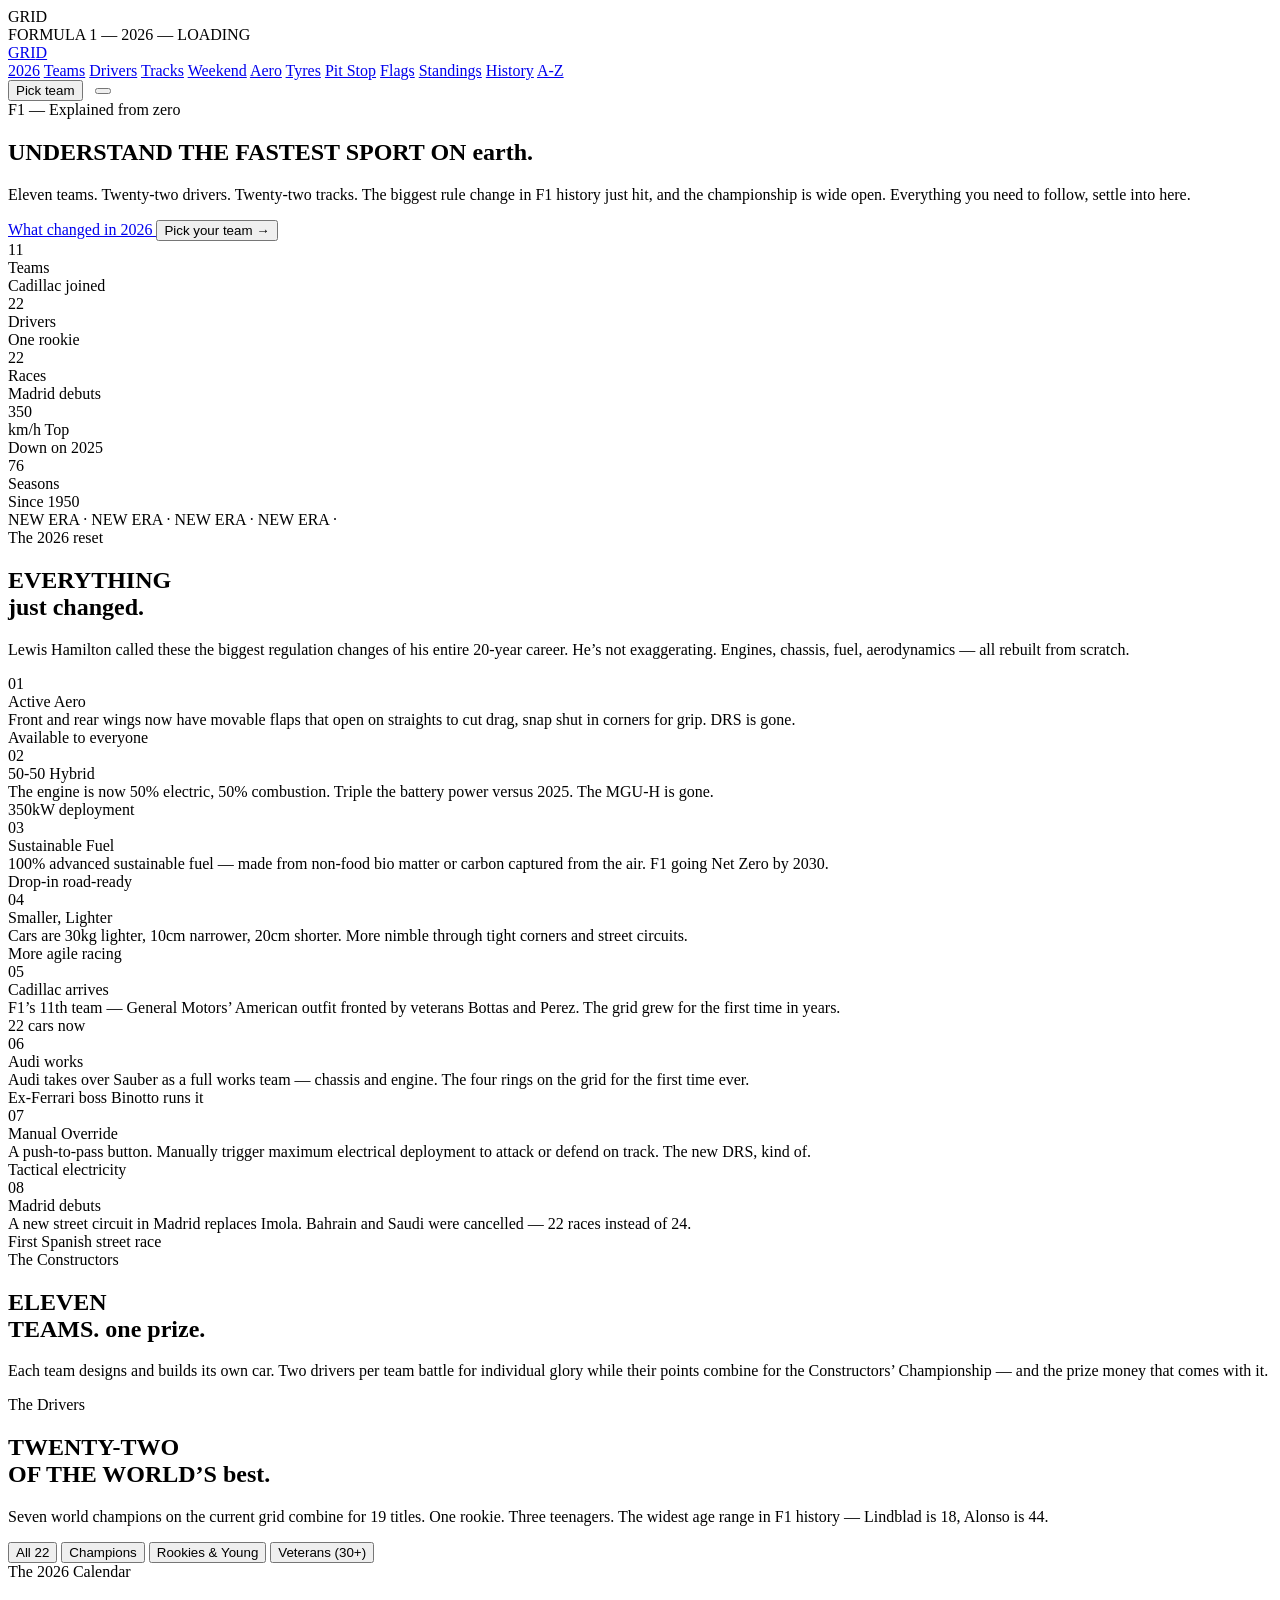
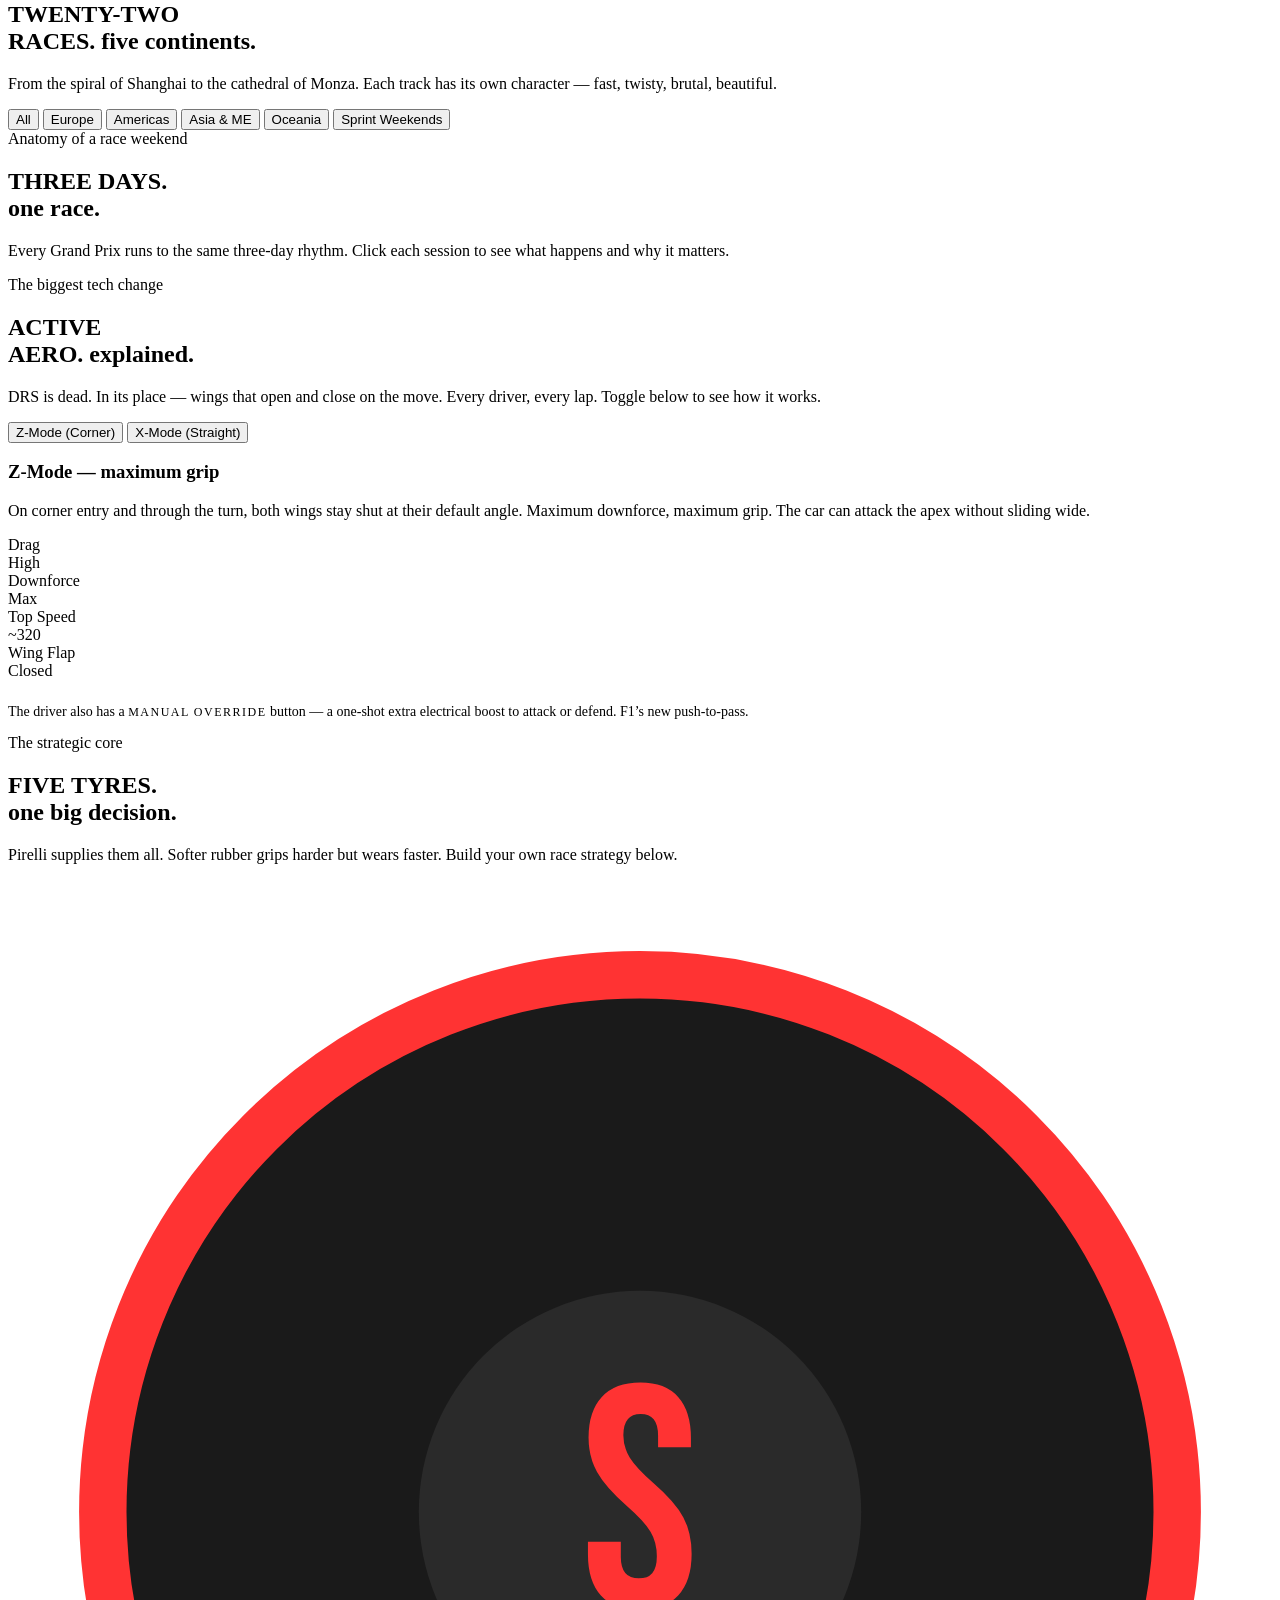
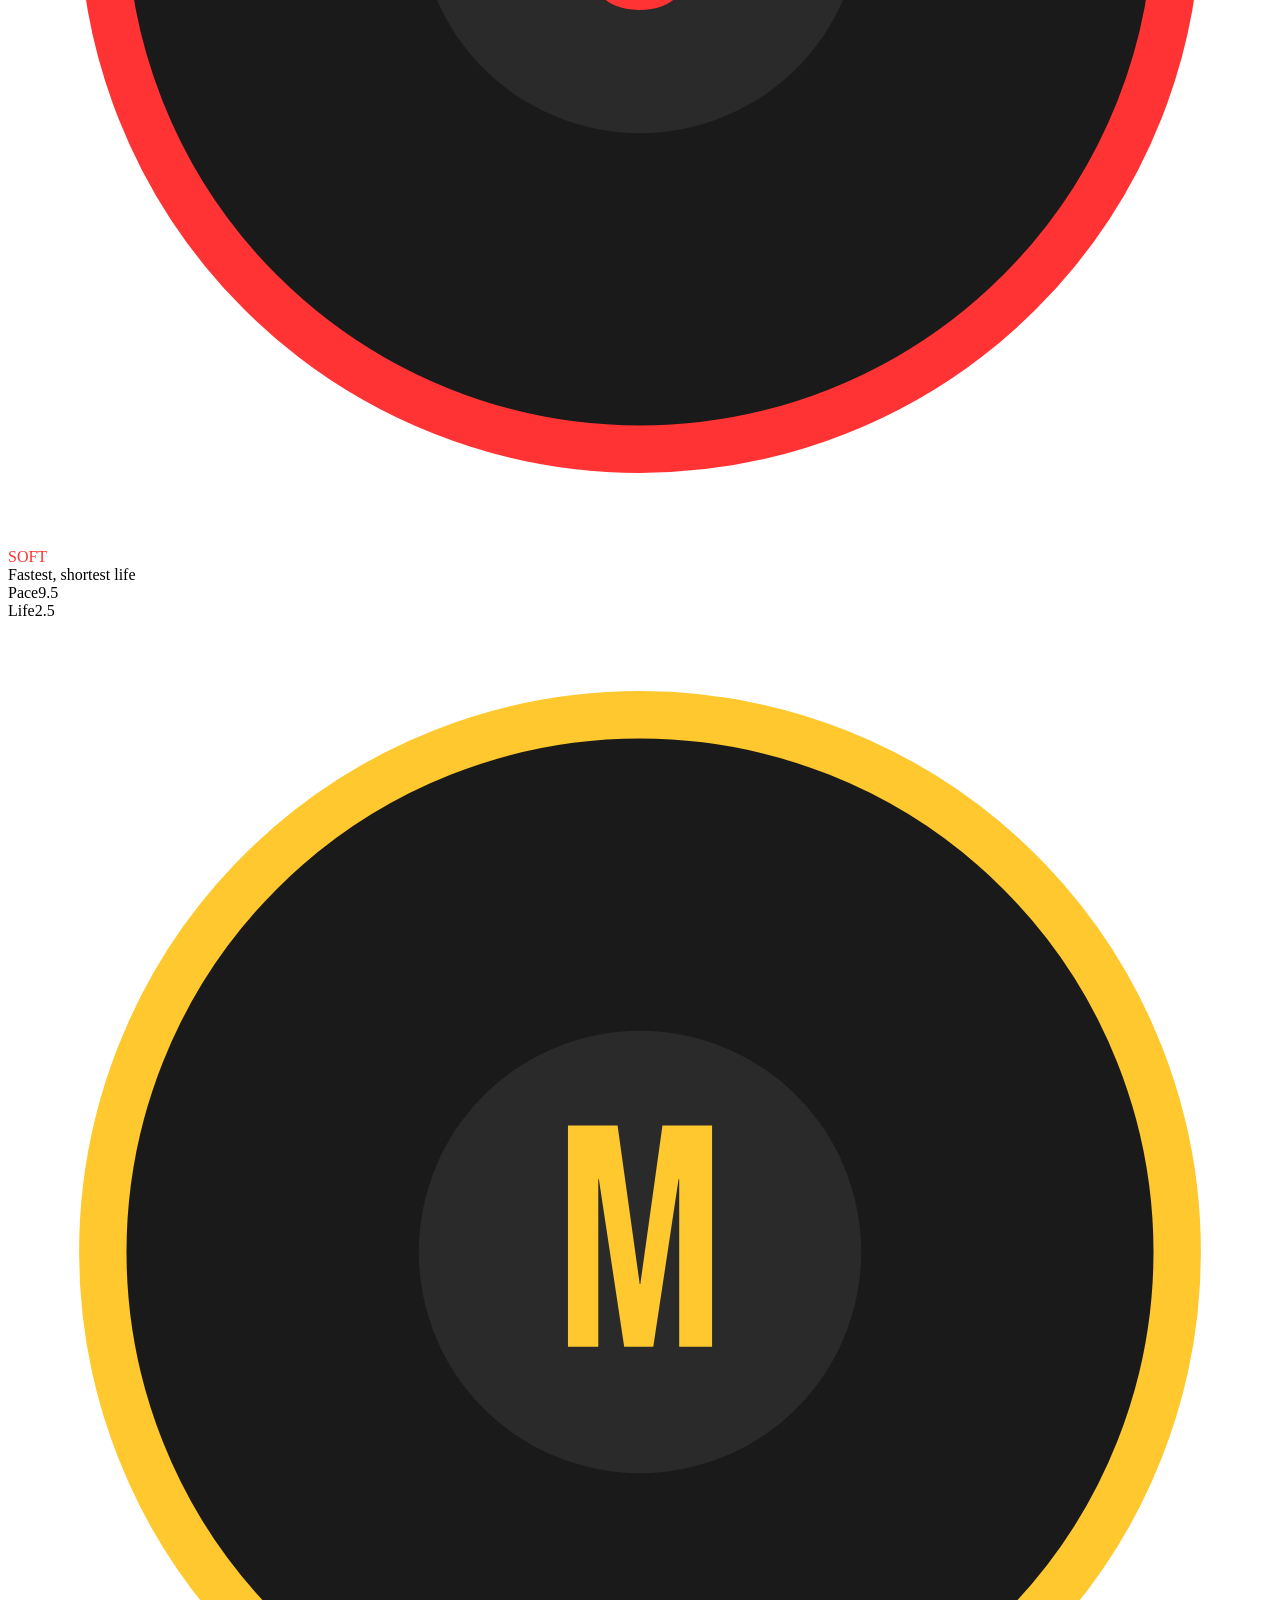
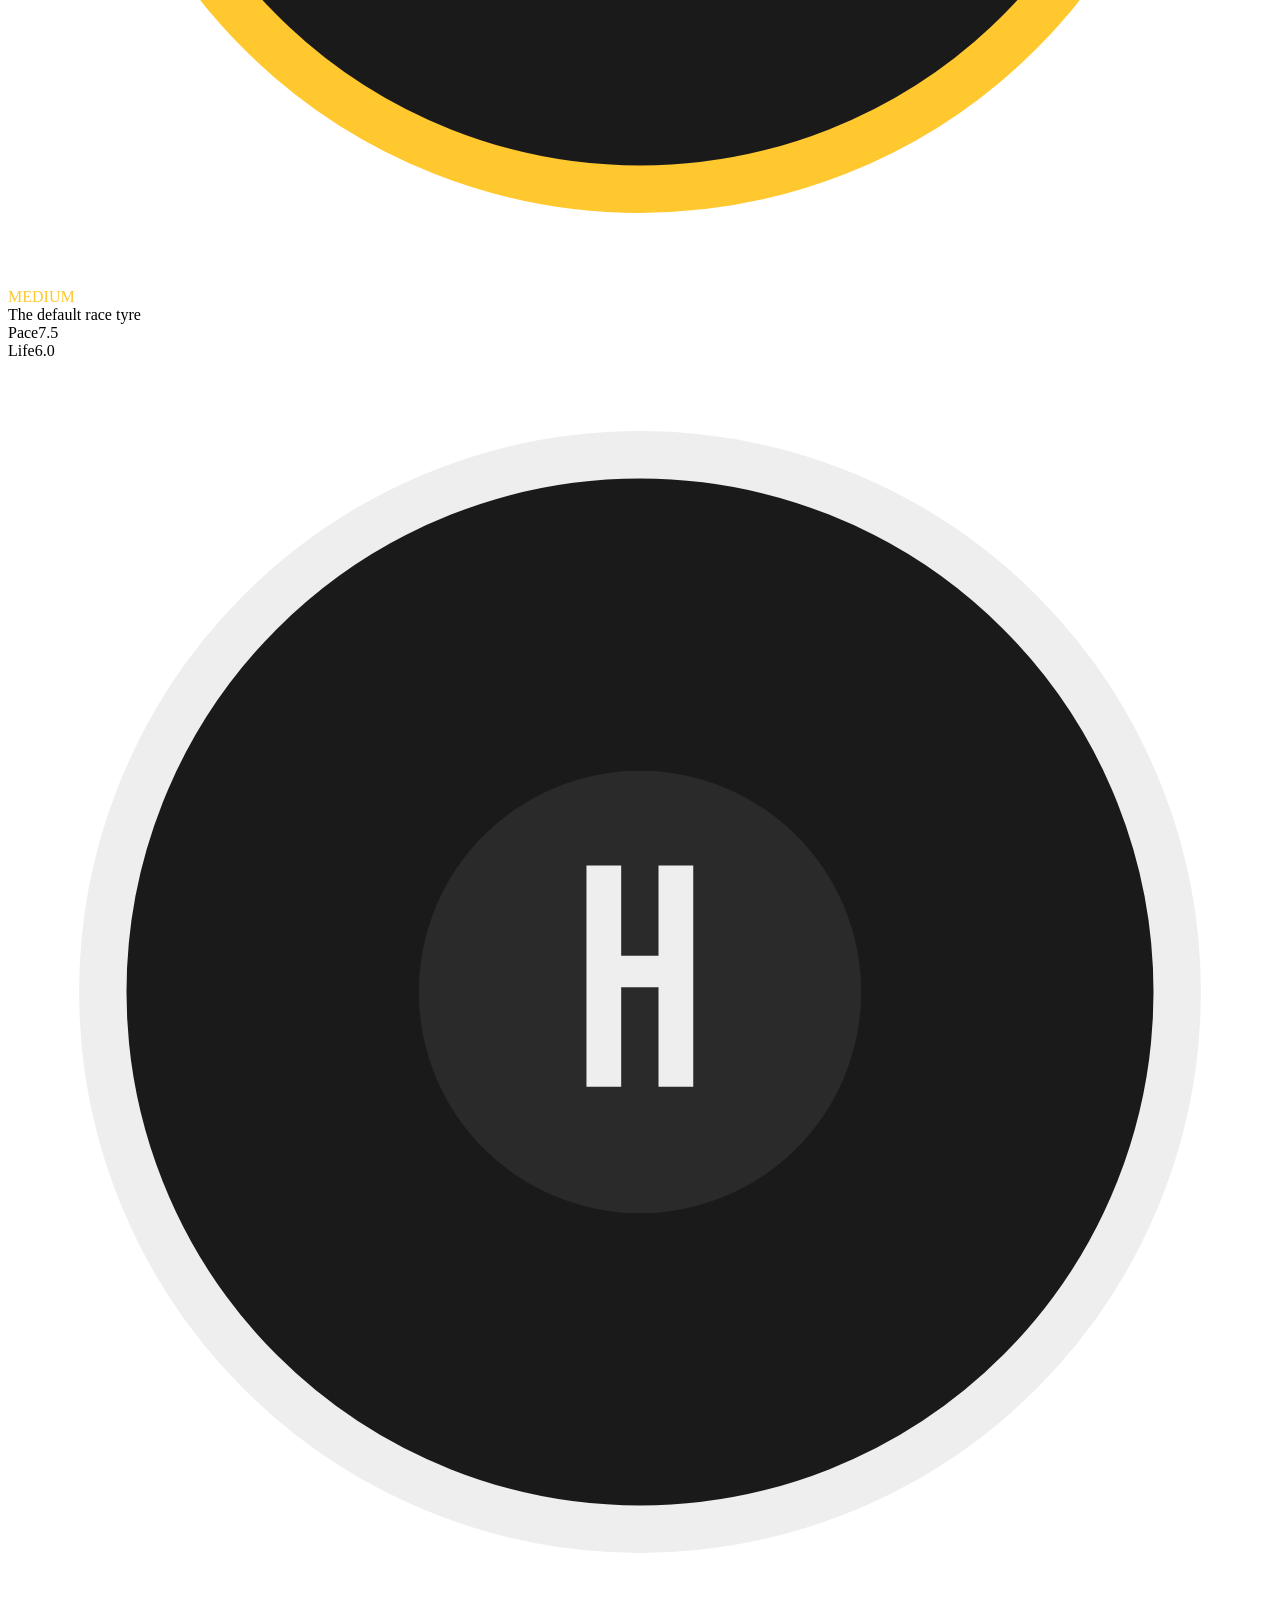
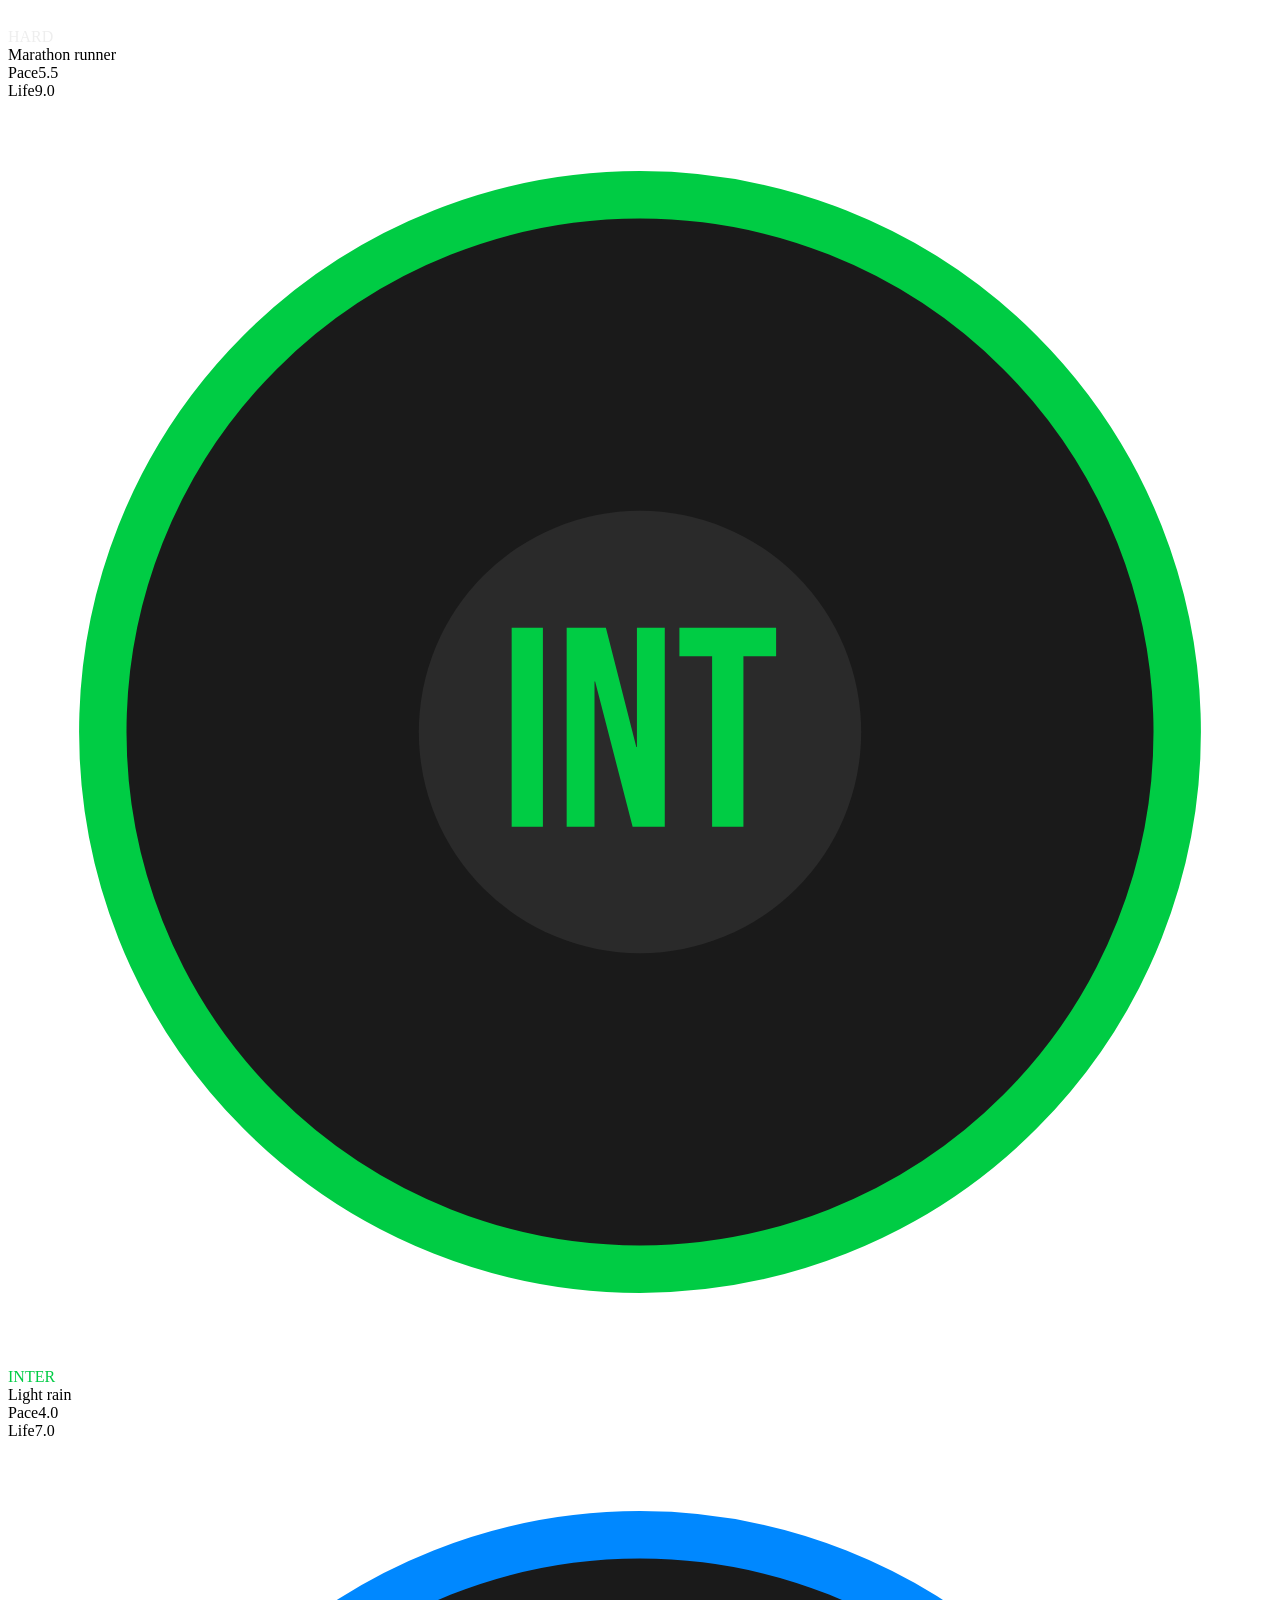
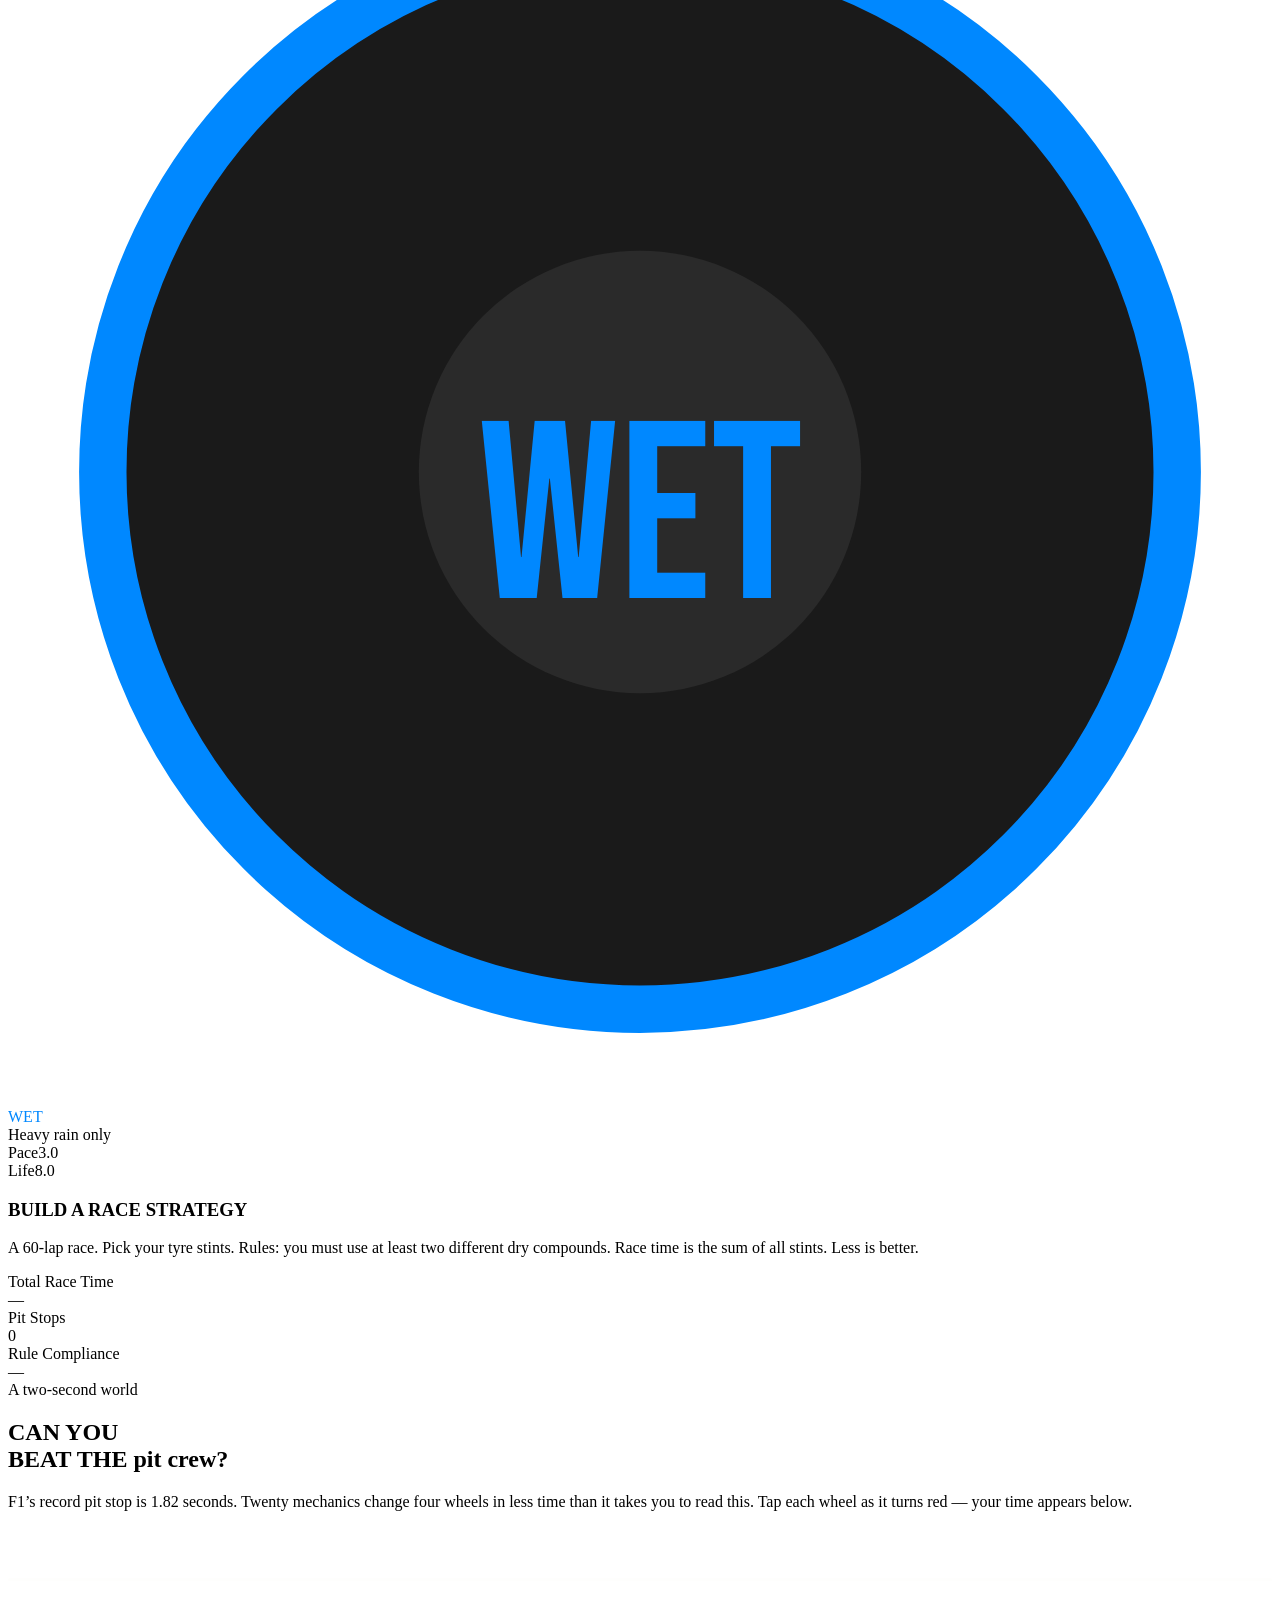
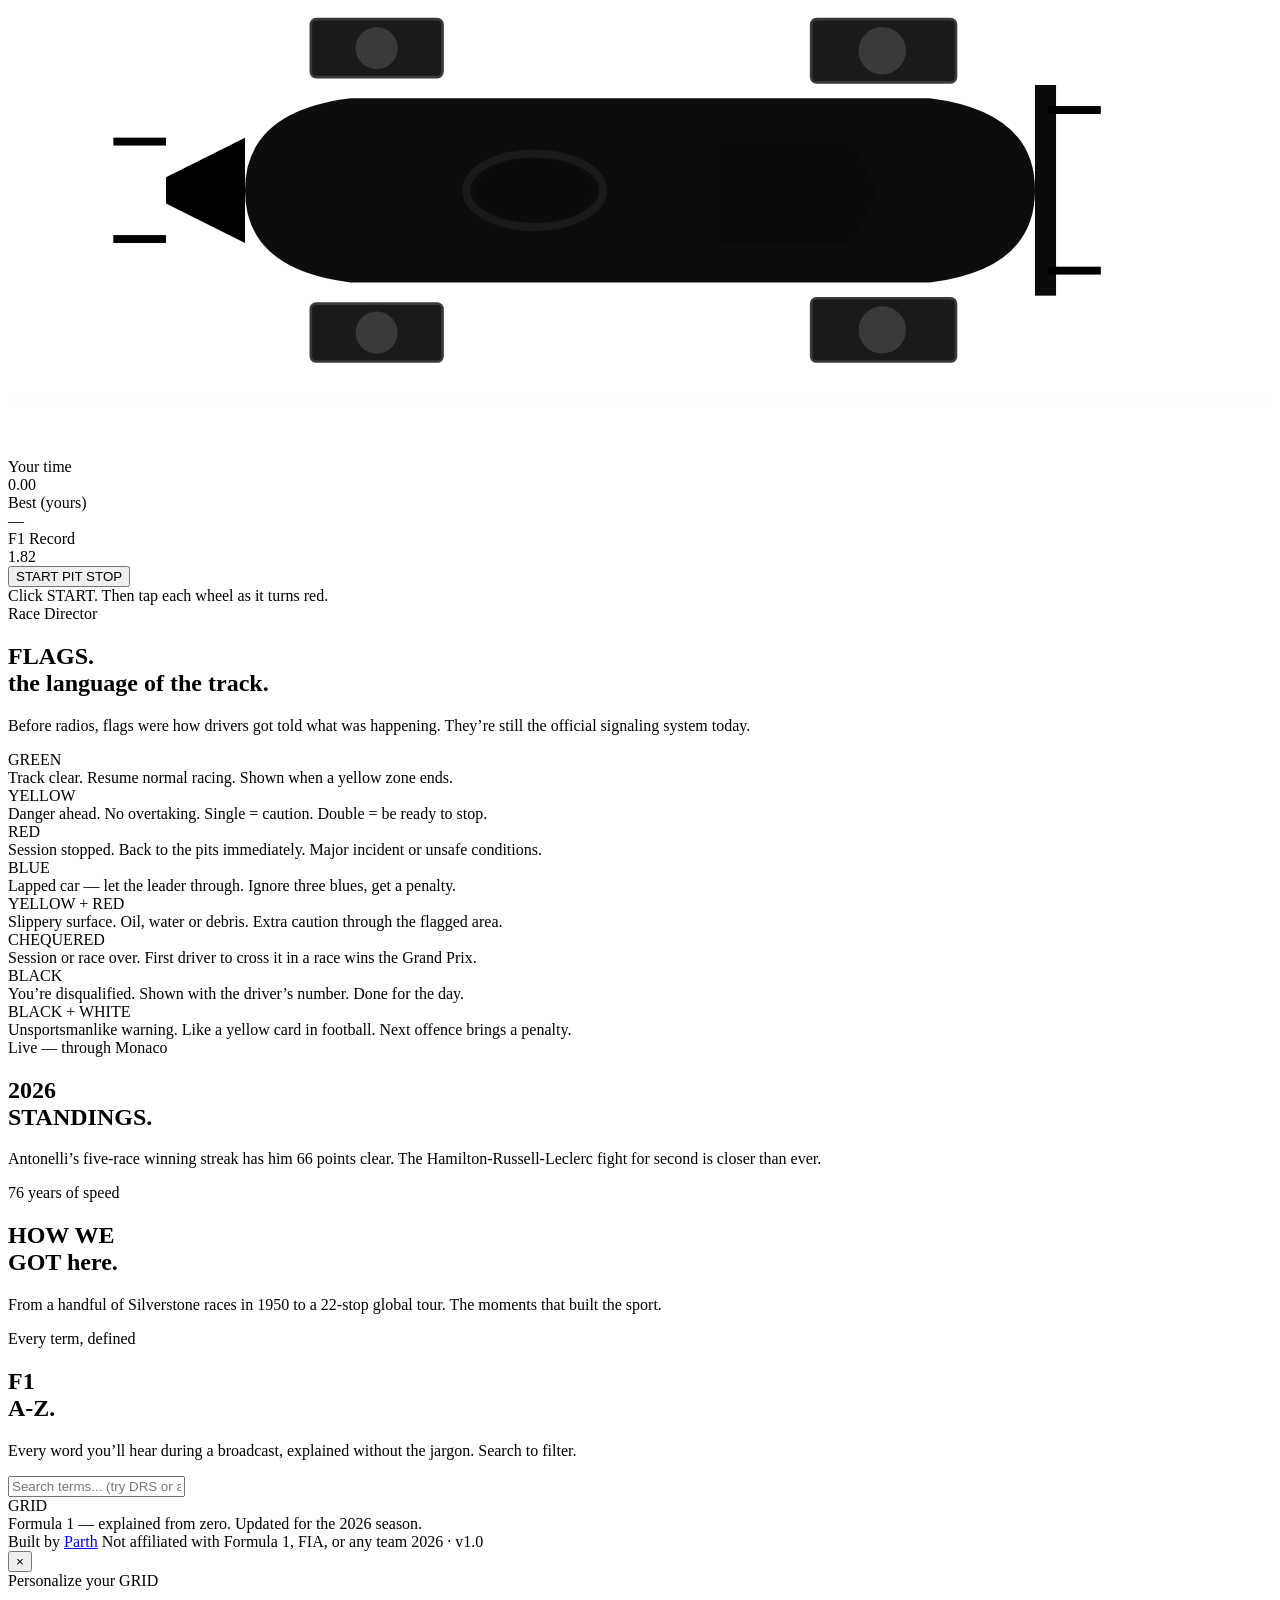
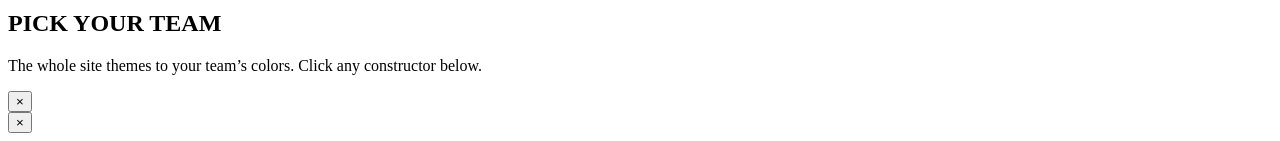
==== index.html @ 761780bb "Add files via upload" ====
<!DOCTYPE html>
<html lang="en">
<head>
  <meta charset="UTF-8">
  <meta name="viewport" content="width=device-width, initial-scale=1.0">
  <meta name="description" content="GRID — Formula 1 explained from zero. The 2026 season — 11 teams, 22 drivers, 22 tracks, new rules. Built for everyone.">
  <meta name="theme-color" content="#0B0B0D">
  <title>GRID — F1 2026 Explained</title>

  <link rel="preconnect" href="https://fonts.googleapis.com">
  <link rel="preconnect" href="https://fonts.gstatic.com" crossorigin>
  <link href="https://fonts.googleapis.com/css2?family=Bebas+Neue&family=DM+Mono:wght@400;500&family=DM+Serif+Text:ital@0;1&display=swap" rel="stylesheet">
  <link rel="stylesheet" href="css/styles.css">

  <link rel="icon" type="image/svg+xml" href="data:image/svg+xml,%3Csvg xmlns='http://www.w3.org/2000/svg' viewBox='0 0 32 32'%3E%3Crect width='32' height='32' fill='%230B0B0D'/%3E%3Ccircle cx='16' cy='16' r='8' fill='%23BAFF39'/%3E%3C/svg%3E">
</head>
<body>

  <div id="loader">
    <div class="loader-text">GRID</div>
    <div class="loader-sub">FORMULA 1 — 2026 — LOADING</div>
  </div>

  <nav>
    <a href="#hero" class="nav-logo">GRI<span>D</span><span class="dot"></span></a>
    <div class="nav-links" id="navLinks">
      <a href="#briefing" class="active">2026</a>
      <a href="#teams">Teams</a>
      <a href="#drivers">Drivers</a>
      <a href="#tracks">Tracks</a>
      <a href="#weekend">Weekend</a>
      <a href="#aero">Aero</a>
      <a href="#tyres">Tyres</a>
      <a href="#pitstop">Pit Stop</a>
      <a href="#flags">Flags</a>
      <a href="#standings">Standings</a>
      <a href="#history">History</a>
      <a href="#glossary">A-Z</a>
    </div>
    <div style="display: flex; align-items: center; gap: 12px;">
      <button class="nav-team-pill" id="navTeamPill">
        <span class="swatch"></span>
        <span id="navTeamName">Pick team</span>
      </button>
      <button class="nav-toggle" id="navToggle" aria-label="Menu">
        <span></span><span></span><span></span>
      </button>
    </div>
  </nav>

  <section class="hero" id="hero">
    <div class="hero-grid-lines"></div>
    <div class="hero-vignette"></div>

    <div class="hero-inner">
      <div class="hero-text">
        <div class="hero-eyebrow">F1 — Explained from zero</div>
        <h1 class="hero-title">
          <span class="line"><span class="word delay-1">UNDERSTAND</span></span>
          <span class="line"><span class="word delay-2">THE FASTEST</span></span>
          <span class="line"><span class="word delay-3">SPORT ON</span></span>
          <span class="line"><span class="word delay-4 accent">earth.</span></span>
        </h1>
        <p class="hero-sub">
          Eleven teams. Twenty-two drivers. Twenty-two tracks. The biggest rule change in F1 history just hit, and the championship is wide open. Everything you need to follow, settle into here.
        </p>
        <div class="hero-cta-row">
          <a href="#briefing" class="btn btn-primary">
            <span class="btn-pulse-dot"></span>
            What changed in 2026
          </a>
          <button class="btn btn-ghost" id="heroPickTeam">Pick your team →</button>
        </div>
      </div>

      <div class="hero-visual" id="heroVisual">
      </div>
    </div>

    <div class="hero-stats">
      <div class="hero-stat">
        <div class="hero-stat-num">11</div>
        <div class="hero-stat-label">Teams</div>
        <div class="hero-stat-sub">Cadillac joined</div>
      </div>
      <div class="hero-stat">
        <div class="hero-stat-num">22</div>
        <div class="hero-stat-label">Drivers</div>
        <div class="hero-stat-sub">One rookie</div>
      </div>
      <div class="hero-stat">
        <div class="hero-stat-num">22</div>
        <div class="hero-stat-label">Races</div>
        <div class="hero-stat-sub">Madrid debuts</div>
      </div>
      <div class="hero-stat">
        <div class="hero-stat-num">350</div>
        <div class="hero-stat-label">km/h Top</div>
        <div class="hero-stat-sub">Down on 2025</div>
      </div>
      <div class="hero-stat">
        <div class="hero-stat-num">76</div>
        <div class="hero-stat-label">Seasons</div>
        <div class="hero-stat-sub">Since 1950</div>
      </div>
    </div>
  </section>

  <div class="divider"></div>

  <section class="briefing" id="briefing">
    <div class="briefing-marquee">NEW ERA · NEW ERA · NEW ERA · NEW ERA ·</div>
    <div class="section">
      <div class="section-header">
        <div class="section-header-left">
          <div class="section-eyebrow">The 2026 reset</div>
          <h2 class="section-title">EVERYTHING<br><span class="italic">just changed.</span></h2>
        </div>
        <p class="section-desc">
          Lewis Hamilton called these the biggest regulation changes of his entire 20-year career. He&rsquo;s not exaggerating. Engines, chassis, fuel, aerodynamics — all rebuilt from scratch.
        </p>
      </div>

      <div class="briefing-grid">
        <div class="brief-card">
          <div class="brief-card-num">01</div>
          <div class="brief-card-title">Active Aero</div>
          <div class="brief-card-body">Front and rear wings now have movable flaps that open on straights to cut drag, snap shut in corners for grip. DRS is gone.</div>
          <span class="brief-card-tag">Available to everyone</span>
        </div>
        <div class="brief-card">
          <div class="brief-card-num">02</div>
          <div class="brief-card-title">50-50 Hybrid</div>
          <div class="brief-card-body">The engine is now 50% electric, 50% combustion. Triple the battery power versus 2025. The MGU-H is gone.</div>
          <span class="brief-card-tag">350kW deployment</span>
        </div>
        <div class="brief-card">
          <div class="brief-card-num">03</div>
          <div class="brief-card-title">Sustainable Fuel</div>
          <div class="brief-card-body">100% advanced sustainable fuel — made from non-food bio matter or carbon captured from the air. F1 going Net Zero by 2030.</div>
          <span class="brief-card-tag">Drop-in road-ready</span>
        </div>
        <div class="brief-card">
          <div class="brief-card-num">04</div>
          <div class="brief-card-title">Smaller, Lighter</div>
          <div class="brief-card-body">Cars are 30kg lighter, 10cm narrower, 20cm shorter. More nimble through tight corners and street circuits.</div>
          <span class="brief-card-tag">More agile racing</span>
        </div>
        <div class="brief-card">
          <div class="brief-card-num">05</div>
          <div class="brief-card-title">Cadillac arrives</div>
          <div class="brief-card-body">F1&rsquo;s 11th team — General Motors&rsquo; American outfit fronted by veterans Bottas and Perez. The grid grew for the first time in years.</div>
          <span class="brief-card-tag">22 cars now</span>
        </div>
        <div class="brief-card">
          <div class="brief-card-num">06</div>
          <div class="brief-card-title">Audi works</div>
          <div class="brief-card-body">Audi takes over Sauber as a full works team — chassis and engine. The four rings on the grid for the first time ever.</div>
          <span class="brief-card-tag">Ex-Ferrari boss Binotto runs it</span>
        </div>
        <div class="brief-card">
          <div class="brief-card-num">07</div>
          <div class="brief-card-title">Manual Override</div>
          <div class="brief-card-body">A push-to-pass button. Manually trigger maximum electrical deployment to attack or defend on track. The new DRS, kind of.</div>
          <span class="brief-card-tag">Tactical electricity</span>
        </div>
        <div class="brief-card">
          <div class="brief-card-num">08</div>
          <div class="brief-card-title">Madrid debuts</div>
          <div class="brief-card-body">A new street circuit in Madrid replaces Imola. Bahrain and Saudi were cancelled — 22 races instead of 24.</div>
          <span class="brief-card-tag">First Spanish street race</span>
        </div>
      </div>
    </div>
  </section>

  <div class="divider"></div>

  <section class="section" id="teams">
    <div class="section-header">
      <div class="section-header-left">
        <div class="section-eyebrow">The Constructors</div>
        <h2 class="section-title">ELEVEN<br>TEAMS. <span class="italic">one prize.</span></h2>
      </div>
      <p class="section-desc">
        Each team designs and builds its own car. Two drivers per team battle for individual glory while their points combine for the Constructors&rsquo; Championship — and the prize money that comes with it.
      </p>
    </div>
    <div class="teams-grid" id="teamsGrid"></div>
  </section>

  <div class="divider"></div>

  <section class="section" id="drivers">
    <div class="section-header">
      <div class="section-header-left">
        <div class="section-eyebrow">The Drivers</div>
        <h2 class="section-title">TWENTY-TWO<br>OF THE WORLD&rsquo;S <span class="italic">best.</span></h2>
      </div>
      <p class="section-desc">
        Seven world champions on the current grid combine for 19 titles. One rookie. Three teenagers. The widest age range in F1 history — Lindblad is 18, Alonso is 44.
      </p>
    </div>
    <div class="driver-filters" id="driverFilters">
      <button class="dfilter-btn active" data-filter="all">All 22</button>
      <button class="dfilter-btn" data-filter="champions">Champions</button>
      <button class="dfilter-btn" data-filter="rookies">Rookies &amp; Young</button>
      <button class="dfilter-btn" data-filter="veterans">Veterans (30+)</button>
    </div>
    <div class="drivers-grid" id="driversGrid"></div>
  </section>

  <div class="divider"></div>

  <section class="section" id="tracks">
    <div class="section-header">
      <div class="section-header-left">
        <div class="section-eyebrow">The 2026 Calendar</div>
        <h2 class="section-title">TWENTY-TWO<br>RACES. <span class="italic">five continents.</span></h2>
      </div>
      <p class="section-desc">
        From the spiral of Shanghai to the cathedral of Monza. Each track has its own character — fast, twisty, brutal, beautiful.
      </p>
    </div>
    <div class="tracks-tabs" id="tracksTabs">
      <button class="tracks-tab active" data-region="all">All</button>
      <button class="tracks-tab" data-region="europe">Europe</button>
      <button class="tracks-tab" data-region="americas">Americas</button>
      <button class="tracks-tab" data-region="asia">Asia &amp; ME</button>
      <button class="tracks-tab" data-region="oceania">Oceania</button>
      <button class="tracks-tab" data-region="sprint">Sprint Weekends</button>
    </div>
    <div class="tracks-grid" id="tracksGrid"></div>
  </section>

  <div class="divider"></div>

  <section class="weekend-section" id="weekend">
    <div class="section">
      <div class="section-header">
        <div class="section-header-left">
          <div class="section-eyebrow">Anatomy of a race weekend</div>
          <h2 class="section-title">THREE DAYS.<br><span class="italic">one race.</span></h2>
        </div>
        <p class="section-desc">
          Every Grand Prix runs to the same three-day rhythm. Click each session to see what happens and why it matters.
        </p>
      </div>

      <div class="timeline-wrap">
        <div class="timeline-track">
          <div class="timeline-progress" id="timelineProgress"></div>
          <div class="timeline-stops" id="timelineStops"></div>
        </div>

        <div class="timeline-detail" id="timelineDetail">
        </div>
      </div>
    </div>
  </section>

  <div class="divider"></div>

  <section class="section" id="aero">
    <div class="section-header">
      <div class="section-header-left">
        <div class="section-eyebrow">The biggest tech change</div>
        <h2 class="section-title">ACTIVE<br>AERO. <span class="italic">explained.</span></h2>
      </div>
      <p class="section-desc">
        DRS is dead. In its place — wings that open and close on the move. Every driver, every lap. Toggle below to see how it works.
      </p>
    </div>

    <div class="aero-explain">
      <div class="aero-visual" id="aeroVisual">
      </div>

      <div class="aero-explain-body">
        <div class="aero-toggle-group">
          <button class="aero-toggle-btn active" data-mode="z">Z-Mode (Corner)</button>
          <button class="aero-toggle-btn" data-mode="x">X-Mode (Straight)</button>
        </div>

        <h3 id="aeroModeTitle">Z-Mode — maximum grip</h3>
        <p id="aeroModeBody">
          On corner entry and through the turn, both wings stay shut at their default angle. Maximum downforce, maximum grip. The car can attack the apex without sliding wide.
        </p>

        <div class="aero-spec-row">
          <div class="aero-spec">
            <div class="l">Drag</div>
            <div class="v" id="aeroDrag">High</div>
          </div>
          <div class="aero-spec">
            <div class="l">Downforce</div>
            <div class="v" id="aeroDown">Max</div>
          </div>
          <div class="aero-spec">
            <div class="l">Top Speed</div>
            <div class="v" id="aeroSpeed">~320</div>
          </div>
          <div class="aero-spec">
            <div class="l">Wing Flap</div>
            <div class="v" id="aeroFlap">Closed</div>
          </div>
        </div>

        <p style="margin-top: 24px; font-size: 14px;">
          The driver also has a <span style="color: var(--neon); font-style: normal; font-family: var(--mono); font-size: 12px; letter-spacing: 1.5px;">MANUAL OVERRIDE</span> button — a one-shot extra electrical boost to attack or defend. F1&rsquo;s new push-to-pass.
        </p>
      </div>
    </div>
  </section>

  <div class="divider"></div>

  <section class="section" id="tyres">
    <div class="section-header">
      <div class="section-header-left">
        <div class="section-eyebrow">The strategic core</div>
        <h2 class="section-title">FIVE TYRES.<br><span class="italic">one big decision.</span></h2>
      </div>
      <p class="section-desc">
        Pirelli supplies them all. Softer rubber grips harder but wears faster. Build your own race strategy below.
      </p>
    </div>

    <div class="tyres-row">
      <div class="tyre-card" style="--tyre-c: #FF3333;">
        <svg class="tyre-svg" viewBox="0 0 80 80">
          <circle cx="40" cy="40" r="34" fill="#1A1A1A" stroke="#FF3333" stroke-width="3"/>
          <circle cx="40" cy="40" r="14" fill="#2A2A2A"/>
          <text x="40" y="46" text-anchor="middle" fill="#FF3333" font-family="Bebas Neue" font-size="20">S</text>
        </svg>
        <div class="tyre-name" style="color: #FF3333;">SOFT</div>
        <div class="tyre-meta">Fastest, shortest life</div>
        <div class="tyre-pace-bar" style="--pace: 95%; --tyre-c: #FF3333;"></div>
        <div class="bar-label"><span>Pace</span><span>9.5</span></div>
        <div class="tyre-life-bar" style="--life: 25%;"></div>
        <div class="bar-label"><span>Life</span><span>2.5</span></div>
      </div>

      <div class="tyre-card" style="--tyre-c: #FFC82E;">
        <svg class="tyre-svg" viewBox="0 0 80 80">
          <circle cx="40" cy="40" r="34" fill="#1A1A1A" stroke="#FFC82E" stroke-width="3"/>
          <circle cx="40" cy="40" r="14" fill="#2A2A2A"/>
          <text x="40" y="46" text-anchor="middle" fill="#FFC82E" font-family="Bebas Neue" font-size="20">M</text>
        </svg>
        <div class="tyre-name" style="color: #FFC82E;">MEDIUM</div>
        <div class="tyre-meta">The default race tyre</div>
        <div class="tyre-pace-bar" style="--pace: 75%; --tyre-c: #FFC82E;"></div>
        <div class="bar-label"><span>Pace</span><span>7.5</span></div>
        <div class="tyre-life-bar" style="--life: 60%;"></div>
        <div class="bar-label"><span>Life</span><span>6.0</span></div>
      </div>

      <div class="tyre-card" style="--tyre-c: #EEEEEE;">
        <svg class="tyre-svg" viewBox="0 0 80 80">
          <circle cx="40" cy="40" r="34" fill="#1A1A1A" stroke="#EEEEEE" stroke-width="3"/>
          <circle cx="40" cy="40" r="14" fill="#2A2A2A"/>
          <text x="40" y="46" text-anchor="middle" fill="#EEEEEE" font-family="Bebas Neue" font-size="20">H</text>
        </svg>
        <div class="tyre-name" style="color: #EEEEEE;">HARD</div>
        <div class="tyre-meta">Marathon runner</div>
        <div class="tyre-pace-bar" style="--pace: 55%; --tyre-c: #EEEEEE;"></div>
        <div class="bar-label"><span>Pace</span><span>5.5</span></div>
        <div class="tyre-life-bar" style="--life: 90%;"></div>
        <div class="bar-label"><span>Life</span><span>9.0</span></div>
      </div>

      <div class="tyre-card" style="--tyre-c: #00CC44;">
        <svg class="tyre-svg" viewBox="0 0 80 80">
          <circle cx="40" cy="40" r="34" fill="#1A1A1A" stroke="#00CC44" stroke-width="3"/>
          <circle cx="40" cy="40" r="14" fill="#2A2A2A"/>
          <text x="40" y="46" text-anchor="middle" fill="#00CC44" font-family="Bebas Neue" font-size="18">INT</text>
        </svg>
        <div class="tyre-name" style="color: #00CC44;">INTER</div>
        <div class="tyre-meta">Light rain</div>
        <div class="tyre-pace-bar" style="--pace: 40%; --tyre-c: #00CC44;"></div>
        <div class="bar-label"><span>Pace</span><span>4.0</span></div>
        <div class="tyre-life-bar" style="--life: 70%;"></div>
        <div class="bar-label"><span>Life</span><span>7.0</span></div>
      </div>

      <div class="tyre-card" style="--tyre-c: #0088FF;">
        <svg class="tyre-svg" viewBox="0 0 80 80">
          <circle cx="40" cy="40" r="34" fill="#1A1A1A" stroke="#0088FF" stroke-width="3"/>
          <circle cx="40" cy="40" r="14" fill="#2A2A2A"/>
          <text x="40" y="48" text-anchor="middle" fill="#0088FF" font-family="Bebas Neue" font-size="16">WET</text>
        </svg>
        <div class="tyre-name" style="color: #0088FF;">WET</div>
        <div class="tyre-meta">Heavy rain only</div>
        <div class="tyre-pace-bar" style="--pace: 30%; --tyre-c: #0088FF;"></div>
        <div class="bar-label"><span>Pace</span><span>3.0</span></div>
        <div class="tyre-life-bar" style="--life: 80%;"></div>
        <div class="bar-label"><span>Life</span><span>8.0</span></div>
      </div>
    </div>

    <div class="strat-builder">
      <h3>BUILD A RACE STRATEGY</h3>
      <p>A 60-lap race. Pick your tyre stints. Rules: you must use at least two different dry compounds. Race time is the sum of all stints. Less is better.</p>

      <div class="strat-stints" id="stratStints"></div>

      <div class="strat-result">
        <div class="strat-result-item">
          <div class="l">Total Race Time</div>
          <div class="v" id="stratTime">—</div>
        </div>
        <div class="strat-result-item">
          <div class="l">Pit Stops</div>
          <div class="v" id="stratStops">0</div>
        </div>
        <div class="strat-result-item">
          <div class="l">Rule Compliance</div>
          <div class="v" id="stratValid">—</div>
        </div>
      </div>
    </div>
  </section>

  <div class="divider"></div>

  <section class="pitstop-section" id="pitstop">
    <div class="section">
      <div class="section-header">
        <div class="section-header-left">
          <div class="section-eyebrow">A two-second world</div>
          <h2 class="section-title">CAN YOU<br>BEAT THE <span class="italic">pit crew?</span></h2>
        </div>
        <p class="section-desc">
          F1&rsquo;s record pit stop is 1.82 seconds. Twenty mechanics change four wheels in less time than it takes you to read this. Tap each wheel as it turns red — your time appears below.
        </p>
      </div>

      <div class="pitstop-arena">
        <div class="car-stage">
          <svg viewBox="0 0 480 200" id="pitCar">
            <line x1="0" y1="20" x2="480" y2="20" stroke="rgba(240,236,226,0.08)" stroke-width="1"/>
            <line x1="0" y1="180" x2="480" y2="180" stroke="rgba(240,236,226,0.08)" stroke-width="1"/>

            <path d="M 90 100 Q 90 70 130 65 L 350 65 Q 390 70 390 100 Q 390 130 350 135 L 130 135 Q 90 130 90 100 Z" fill="var(--team-color)" opacity="0.95"/>
            <path d="M 60 95 L 90 80 L 90 120 L 60 105 Z" fill="var(--team-color)"/>
            <ellipse cx="200" cy="100" rx="22" ry="12" fill="#0B0B0D"/>
            <ellipse cx="200" cy="100" rx="26" ry="14" fill="none" stroke="#1A1A1A" stroke-width="3"/>
            <path d="M 270 80 L 320 80 L 330 100 L 320 120 L 270 120 Z" fill="#0B0B0D" opacity="0.5"/>
            <rect x="390" y="60" width="8" height="80" fill="#0B0B0D"/>
            <rect x="395" y="68" width="20" height="3" fill="var(--team-color)"/>
            <rect x="395" y="129" width="20" height="3" fill="var(--team-color)"/>
            <rect x="40" y="80" width="20" height="3" fill="var(--team-color)"/>
            <rect x="40" y="117" width="20" height="3" fill="var(--team-color)"/>

            <g class="wheel-target" data-wheel="fl" role="button" aria-label="Front Left wheel">
              <rect x="115" y="35" width="50" height="22" rx="2" fill="#1A1A1A" stroke="#3A3A3A" stroke-width="1"/>
              <circle cx="140" cy="46" r="8" fill="#3A3A3A"/>
            </g>
            <g class="wheel-target" data-wheel="fr" role="button" aria-label="Front Right wheel">
              <rect x="115" y="143" width="50" height="22" rx="2" fill="#1A1A1A" stroke="#3A3A3A" stroke-width="1"/>
              <circle cx="140" cy="154" r="8" fill="#3A3A3A"/>
            </g>
            <g class="wheel-target" data-wheel="rl" role="button" aria-label="Rear Left wheel">
              <rect x="305" y="35" width="55" height="24" rx="2" fill="#1A1A1A" stroke="#3A3A3A" stroke-width="1"/>
              <circle cx="332" cy="47" r="9" fill="#3A3A3A"/>
            </g>
            <g class="wheel-target" data-wheel="rr" role="button" aria-label="Rear Right wheel">
              <rect x="305" y="141" width="55" height="24" rx="2" fill="#1A1A1A" stroke="#3A3A3A" stroke-width="1"/>
              <circle cx="332" cy="153" r="9" fill="#3A3A3A"/>
            </g>
          </svg>
        </div>

        <div class="pitstop-display">
          <div class="pitstop-display-item">
            <div class="label">Your time</div>
            <div class="value" id="pitTimer">0.00</div>
          </div>
          <div class="pitstop-display-item">
            <div class="label">Best (yours)</div>
            <div class="value pink" id="pitBest">—</div>
          </div>
          <div class="pitstop-display-item">
            <div class="label">F1 Record</div>
            <div class="value neon">1.82</div>
          </div>
        </div>

        <button class="pit-btn" id="pitStartBtn">START PIT STOP</button>
        <div class="pit-result" id="pitResult">Click START. Then tap each wheel as it turns red.</div>
      </div>
    </div>
  </section>

  <div class="divider"></div>

  <section class="section" id="flags">
    <div class="section-header">
      <div class="section-header-left">
        <div class="section-eyebrow">Race Director</div>
        <h2 class="section-title">FLAGS.<br><span class="italic">the language of the track.</span></h2>
      </div>
      <p class="section-desc">
        Before radios, flags were how drivers got told what was happening. They&rsquo;re still the official signaling system today.
      </p>
    </div>

    <div class="flags-grid">
      <div class="flag-card">
        <div class="flag-visual" style="background: #00CC44;"></div>
        <div>
          <div class="flag-name">GREEN</div>
          <div class="flag-desc">Track clear. Resume normal racing. Shown when a yellow zone ends.</div>
        </div>
      </div>
      <div class="flag-card">
        <div class="flag-visual" style="background: #FFD700;"></div>
        <div>
          <div class="flag-name">YELLOW</div>
          <div class="flag-desc">Danger ahead. No overtaking. Single = caution. Double = be ready to stop.</div>
        </div>
      </div>
      <div class="flag-card">
        <div class="flag-visual" style="background: #FF0000;"></div>
        <div>
          <div class="flag-name">RED</div>
          <div class="flag-desc">Session stopped. Back to the pits immediately. Major incident or unsafe conditions.</div>
        </div>
      </div>
      <div class="flag-card">
        <div class="flag-visual" style="background: #0066FF;"></div>
        <div>
          <div class="flag-name">BLUE</div>
          <div class="flag-desc">Lapped car — let the leader through. Ignore three blues, get a penalty.</div>
        </div>
      </div>
      <div class="flag-card">
        <div class="flag-visual" style="background: linear-gradient(135deg, #FFD700 50%, #FF0000 50%);"></div>
        <div>
          <div class="flag-name">YELLOW + RED</div>
          <div class="flag-desc">Slippery surface. Oil, water or debris. Extra caution through the flagged area.</div>
        </div>
      </div>
      <div class="flag-card">
        <div class="flag-visual" style="background: repeating-linear-gradient(90deg, #000 0px, #000 6px, #FFF 6px, #FFF 12px);"></div>
        <div>
          <div class="flag-name">CHEQUERED</div>
          <div class="flag-desc">Session or race over. First driver to cross it in a race wins the Grand Prix.</div>
        </div>
      </div>
      <div class="flag-card">
        <div class="flag-visual" style="background: #1A1A1A;"></div>
        <div>
          <div class="flag-name">BLACK</div>
          <div class="flag-desc">You&rsquo;re disqualified. Shown with the driver&rsquo;s number. Done for the day.</div>
        </div>
      </div>
      <div class="flag-card">
        <div class="flag-visual" style="background: linear-gradient(135deg, #FFF 50%, #1A1A1A 50%);"></div>
        <div>
          <div class="flag-name">BLACK + WHITE</div>
          <div class="flag-desc">Unsportsmanlike warning. Like a yellow card in football. Next offence brings a penalty.</div>
        </div>
      </div>
    </div>
  </section>

  <div class="divider"></div>

  <section class="section" id="standings">
    <div class="section-header">
      <div class="section-header-left">
        <div class="section-eyebrow">Live — through Monaco</div>
        <h2 class="section-title">2026<br>STANDINGS.</h2>
      </div>
      <p class="section-desc">
        Antonelli&rsquo;s five-race winning streak has him 66 points clear. The Hamilton-Russell-Leclerc fight for second is closer than ever.
      </p>
    </div>

    <div class="standings-wrap">
      <div class="standings-list" id="standingsList"></div>
    </div>
  </section>

  <div class="divider"></div>

  <section class="section" id="history">
    <div class="section-header">
      <div class="section-header-left">
        <div class="section-eyebrow">76 years of speed</div>
        <h2 class="section-title">HOW WE<br>GOT <span class="italic">here.</span></h2>
      </div>
      <p class="section-desc">
        From a handful of Silverstone races in 1950 to a 22-stop global tour. The moments that built the sport.
      </p>
    </div>

    <div class="history-wrap" id="historyWrap"></div>
  </section>

  <div class="divider"></div>

  <section class="section" id="glossary">
    <div class="section-header">
      <div class="section-header-left">
        <div class="section-eyebrow">Every term, defined</div>
        <h2 class="section-title">F1<br>A-Z.</h2>
      </div>
      <p class="section-desc">
        Every word you&rsquo;ll hear during a broadcast, explained without the jargon. Search to filter.
      </p>
    </div>

    <input type="text" class="glossary-search" id="glossarySearch" placeholder="Search terms... (try DRS or active aero)">
    <div class="glossary-grid" id="glossaryGrid"></div>
  </section>

  <footer>
    <div class="footer-logo">GRI<span>D</span></div>
    <div class="footer-sub">Formula 1 — explained from zero. Updated for the 2026 season.</div>
    <div class="footer-meta">
      <span>Built by <a href="https://parth8.github.io" target="_blank" rel="noopener">Parth</a></span>
      <span>Not affiliated with Formula 1, FIA, or any team</span>
      <span>2026 · v1.0</span>
    </div>
  </footer>

  <div class="modal-overlay" id="teamModal">
    <div class="modal">
      <button class="modal-close" id="teamModalClose">×</button>
      <div class="modal-eyebrow">Personalize your GRID</div>
      <h2>PICK YOUR TEAM</h2>
      <p>The whole site themes to your team&rsquo;s colors. Click any constructor below.</p>
      <div class="team-pick-grid" id="teamPickGrid"></div>
    </div>
  </div>

  <div class="modal-overlay" id="teamDetailModal">
    <div class="modal" id="teamDetailContent">
      <button class="modal-close" data-close="teamDetailModal">×</button>
    </div>
  </div>

  <div class="modal-overlay" id="driverDetailModal">
    <div class="modal" id="driverDetailContent">
      <button class="modal-close" data-close="driverDetailModal">×</button>
    </div>
  </div>

  <script src="js/data.js"></script>
  <script src="js/main.js"></script>
</body>
</html>
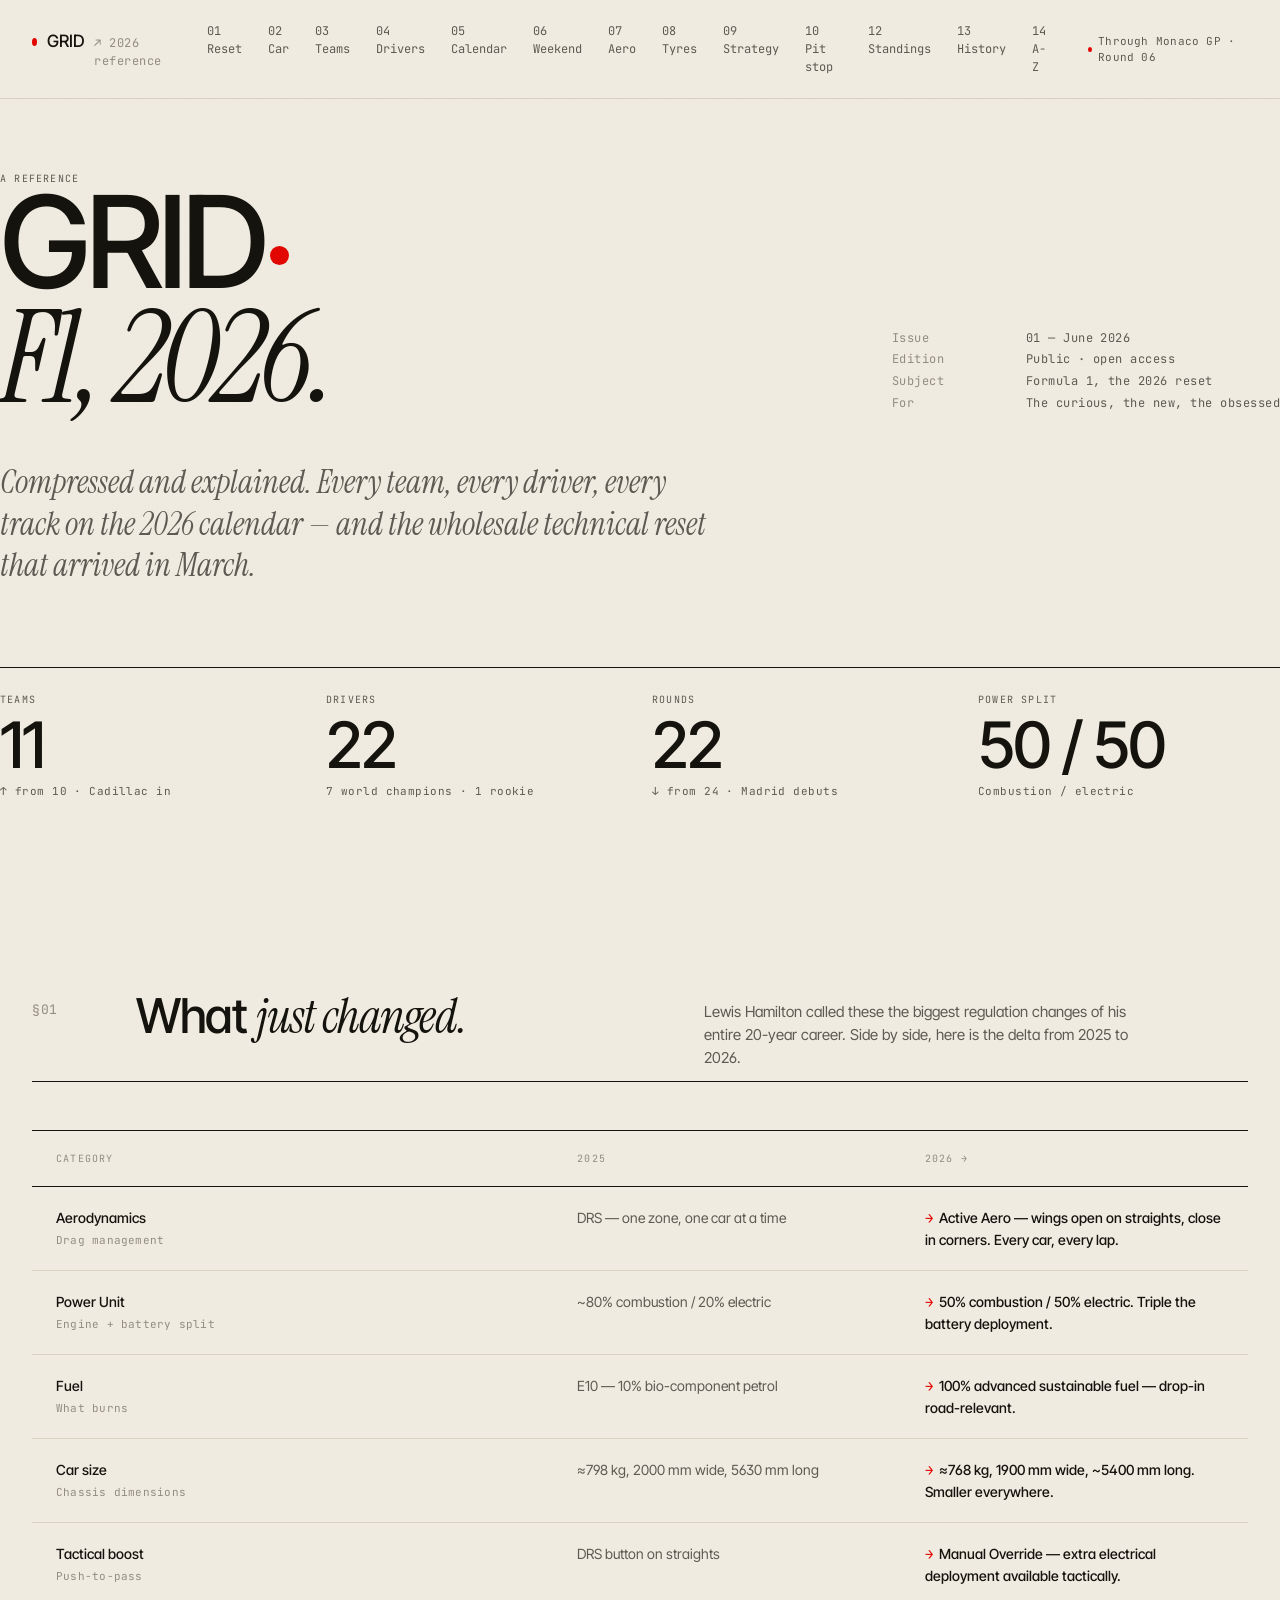
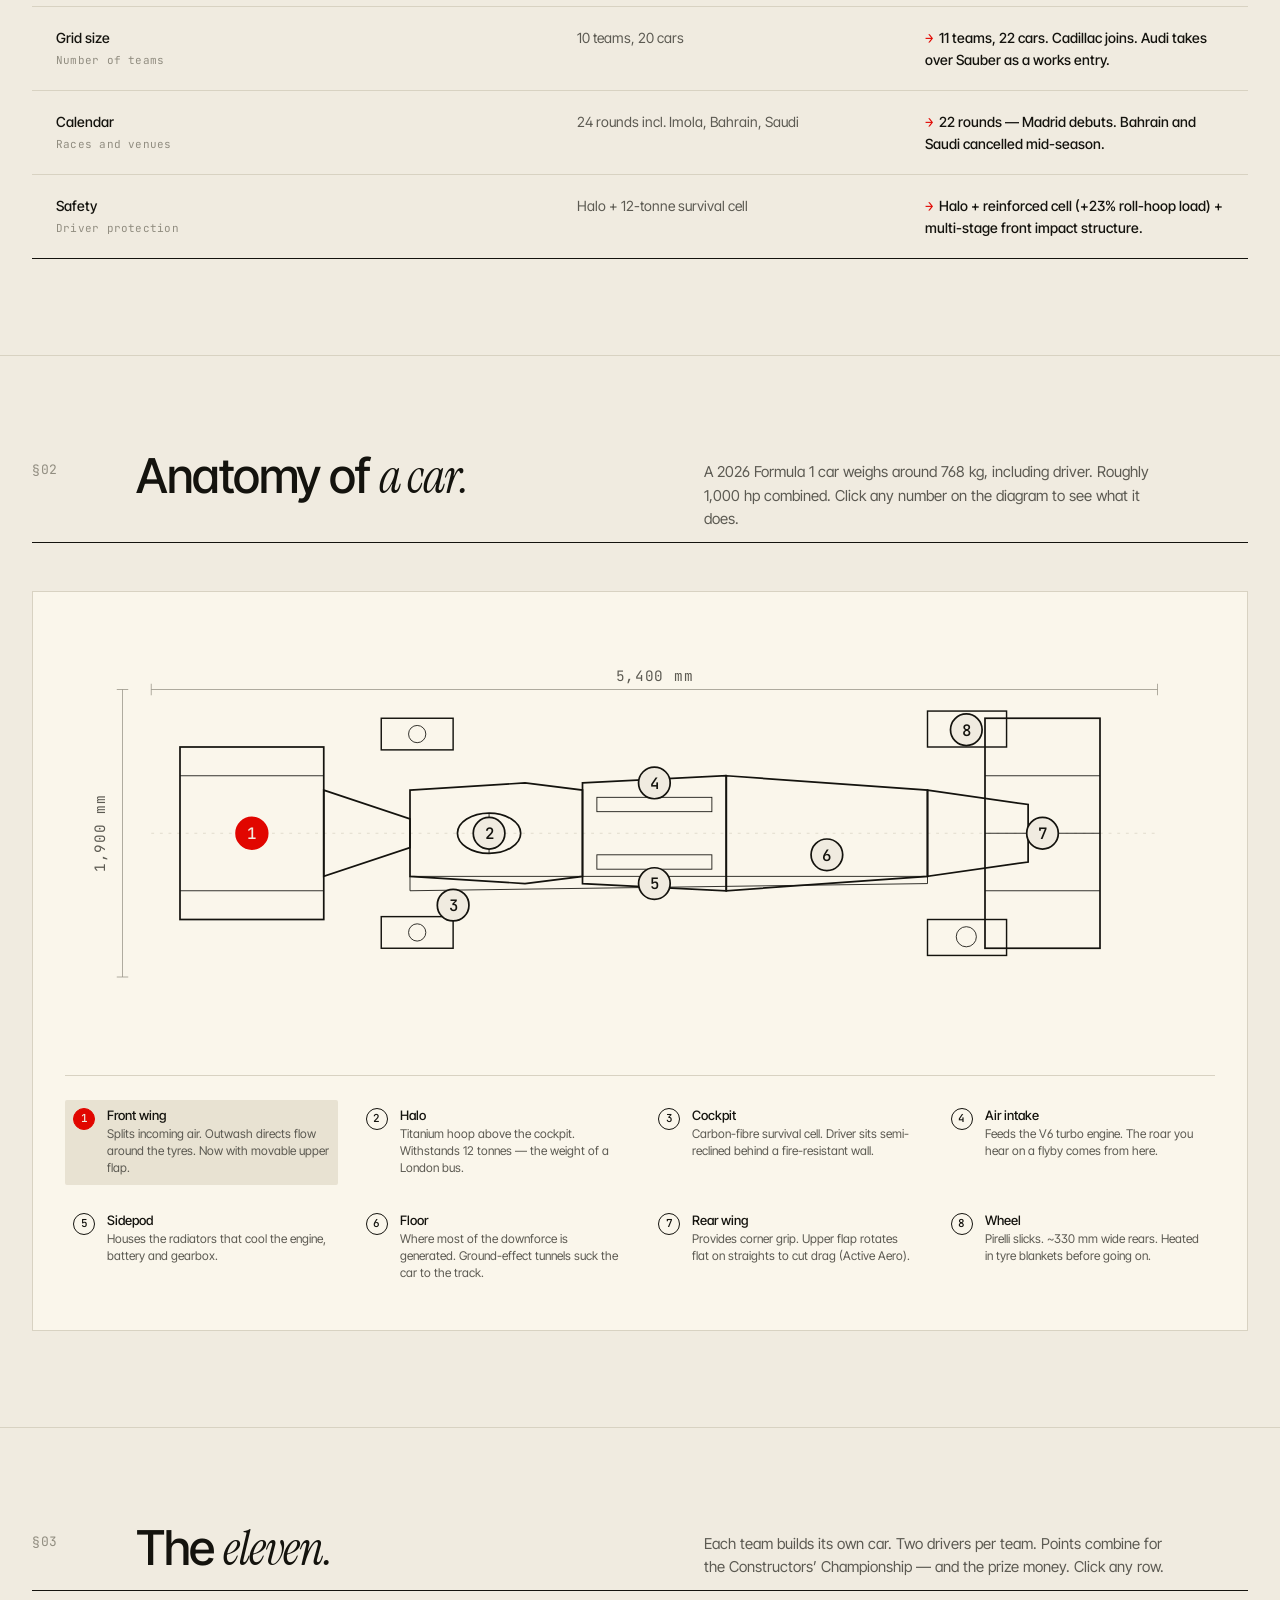
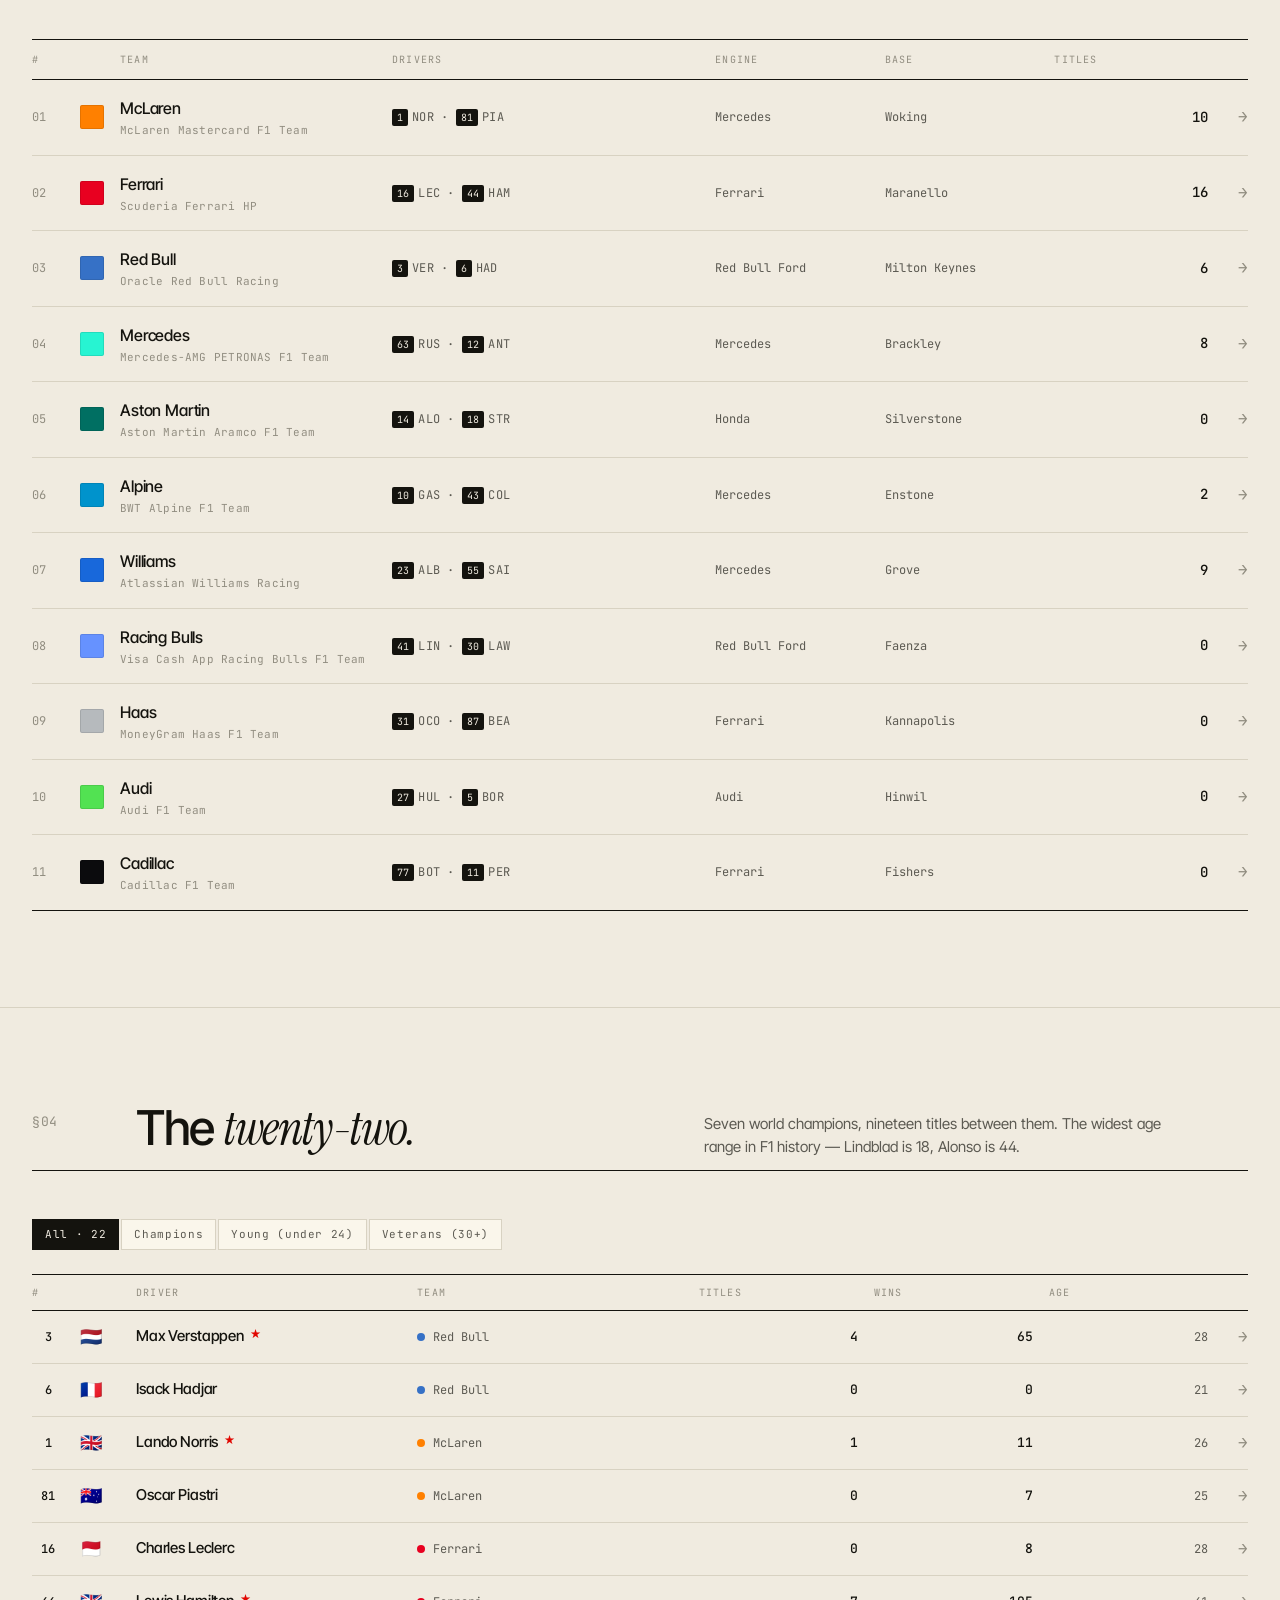
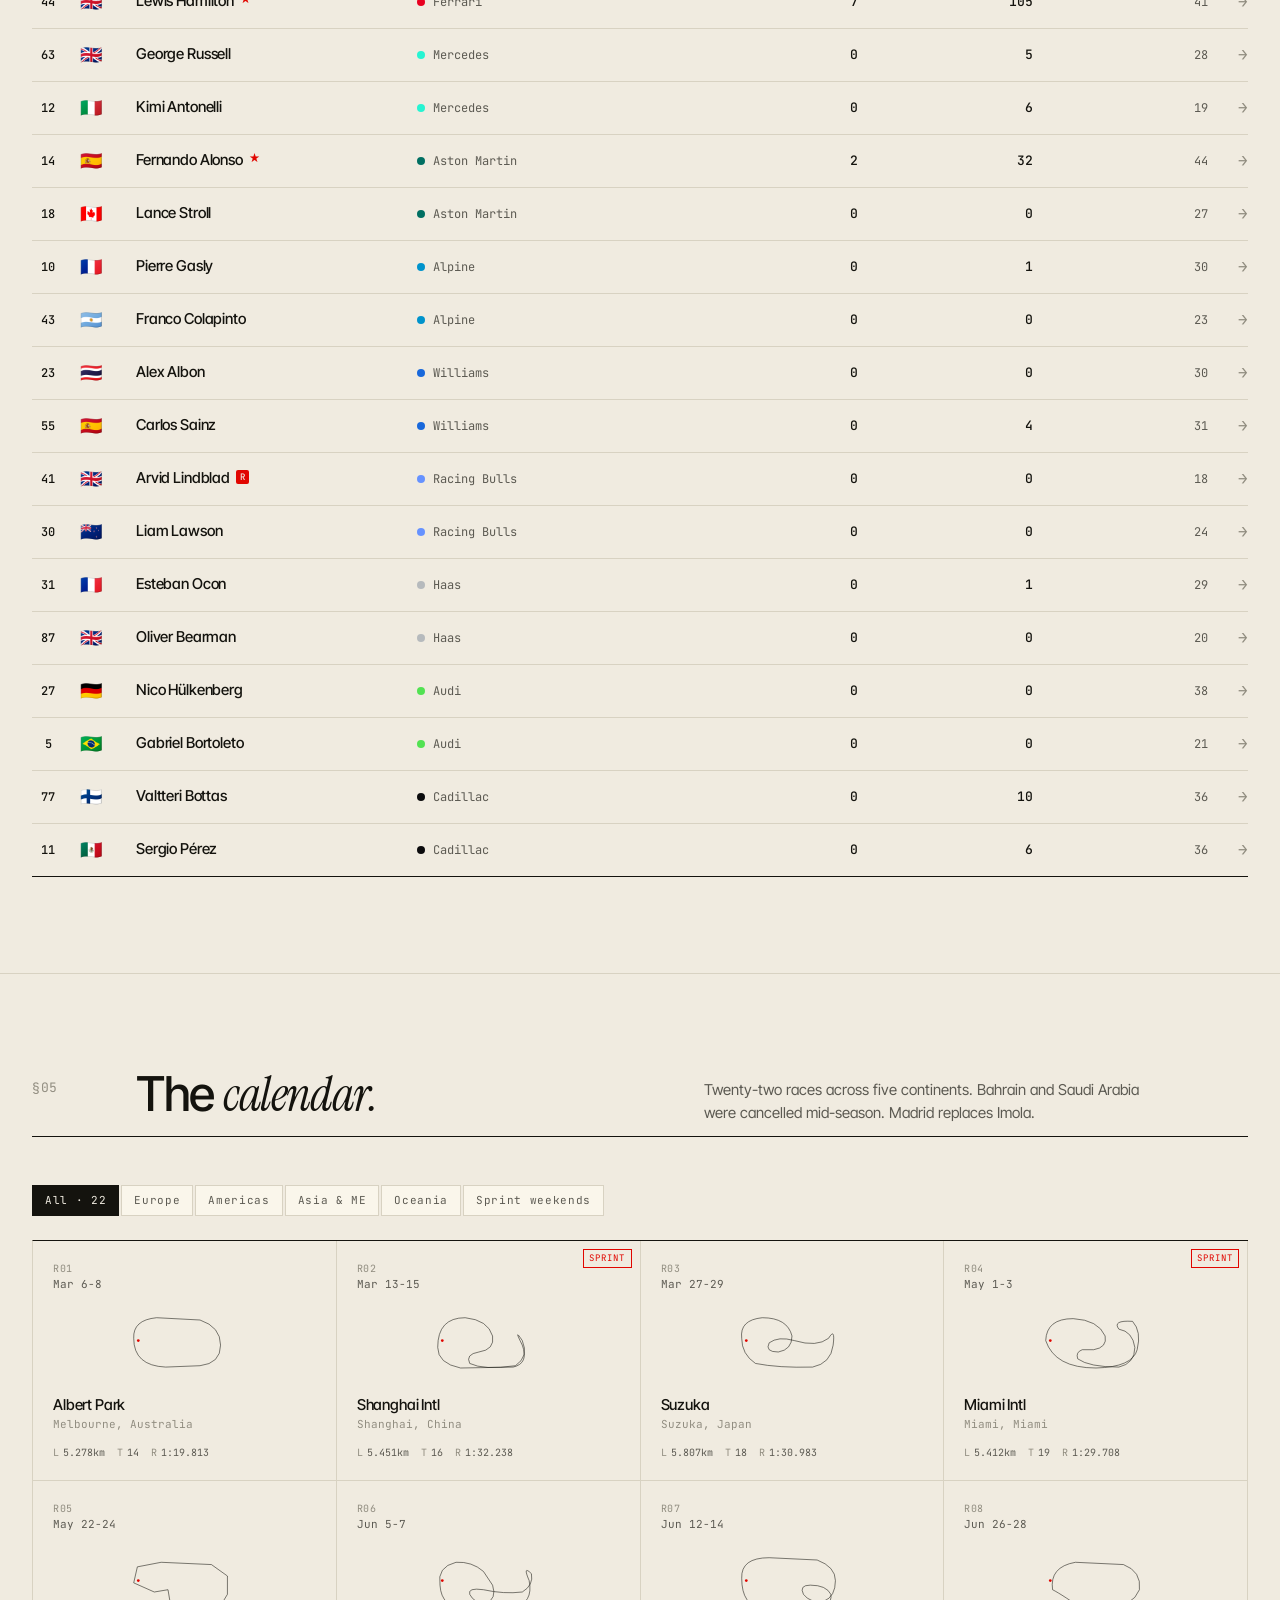
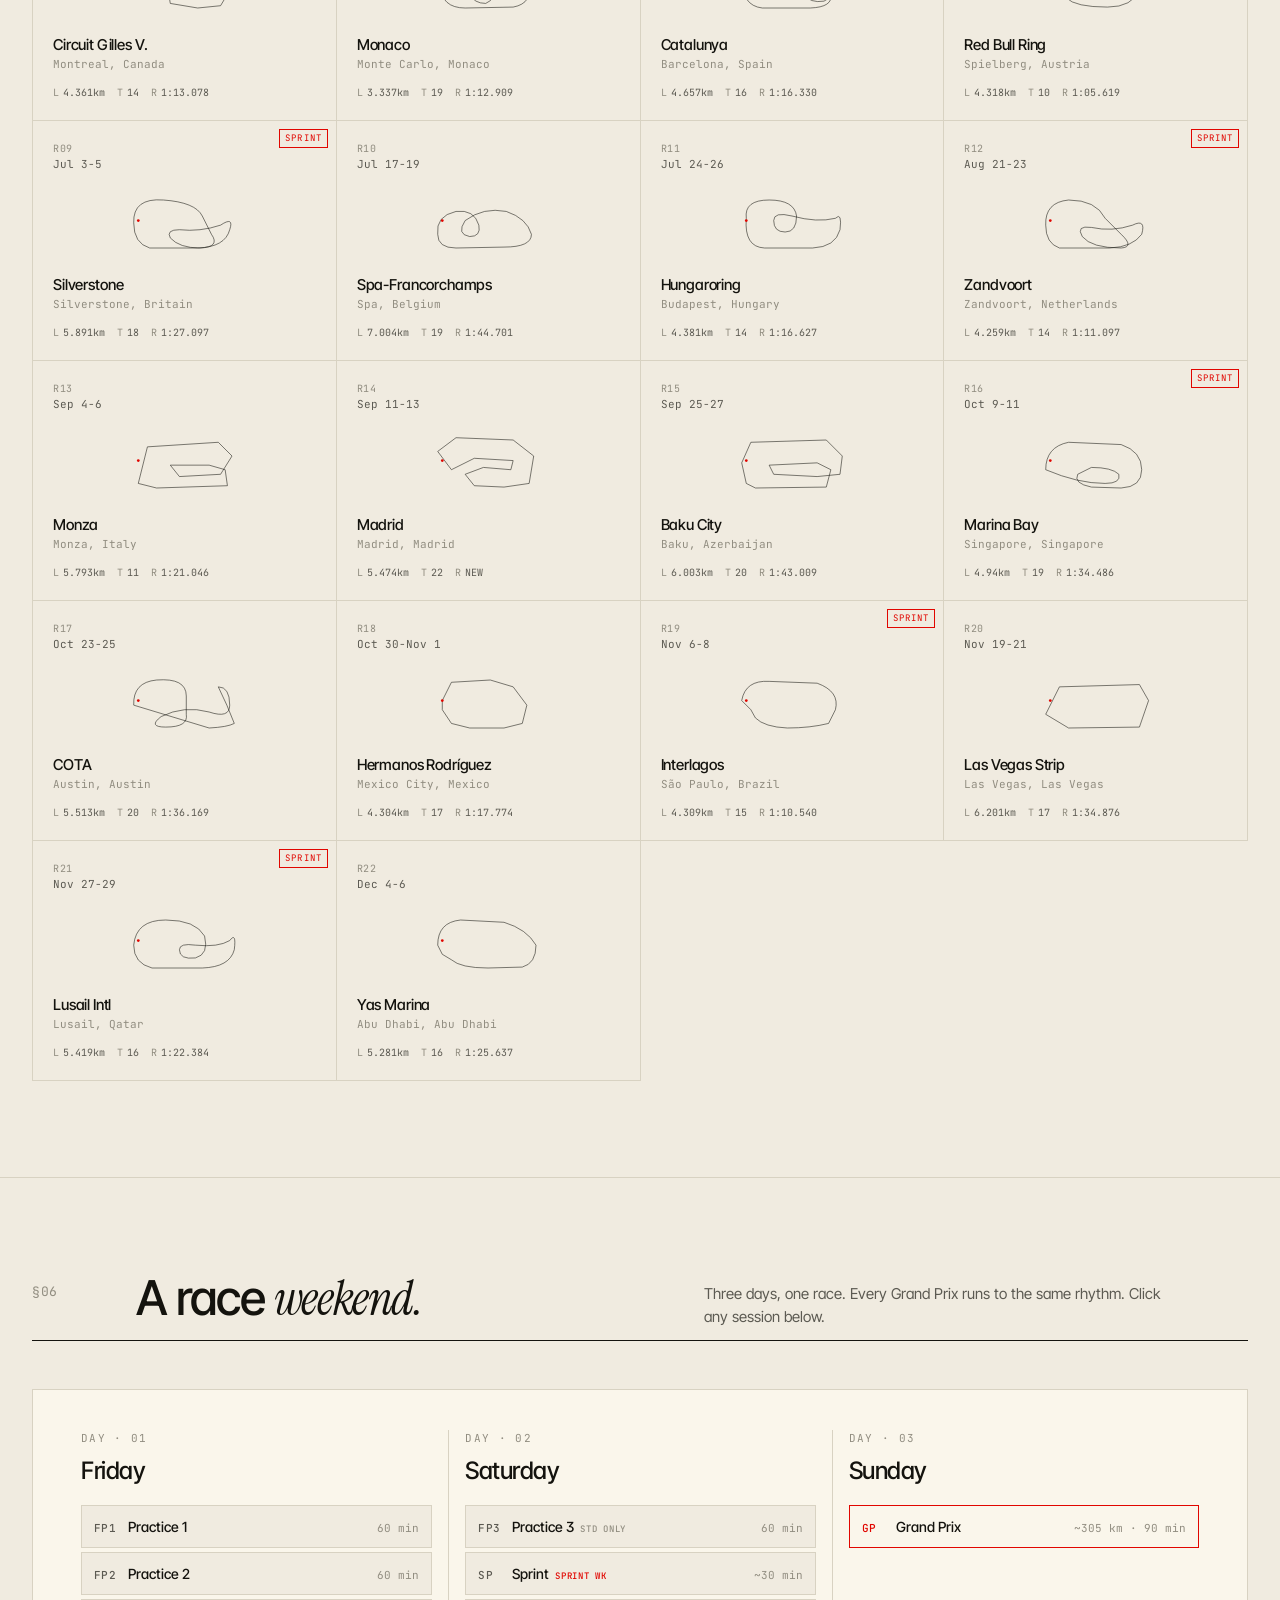
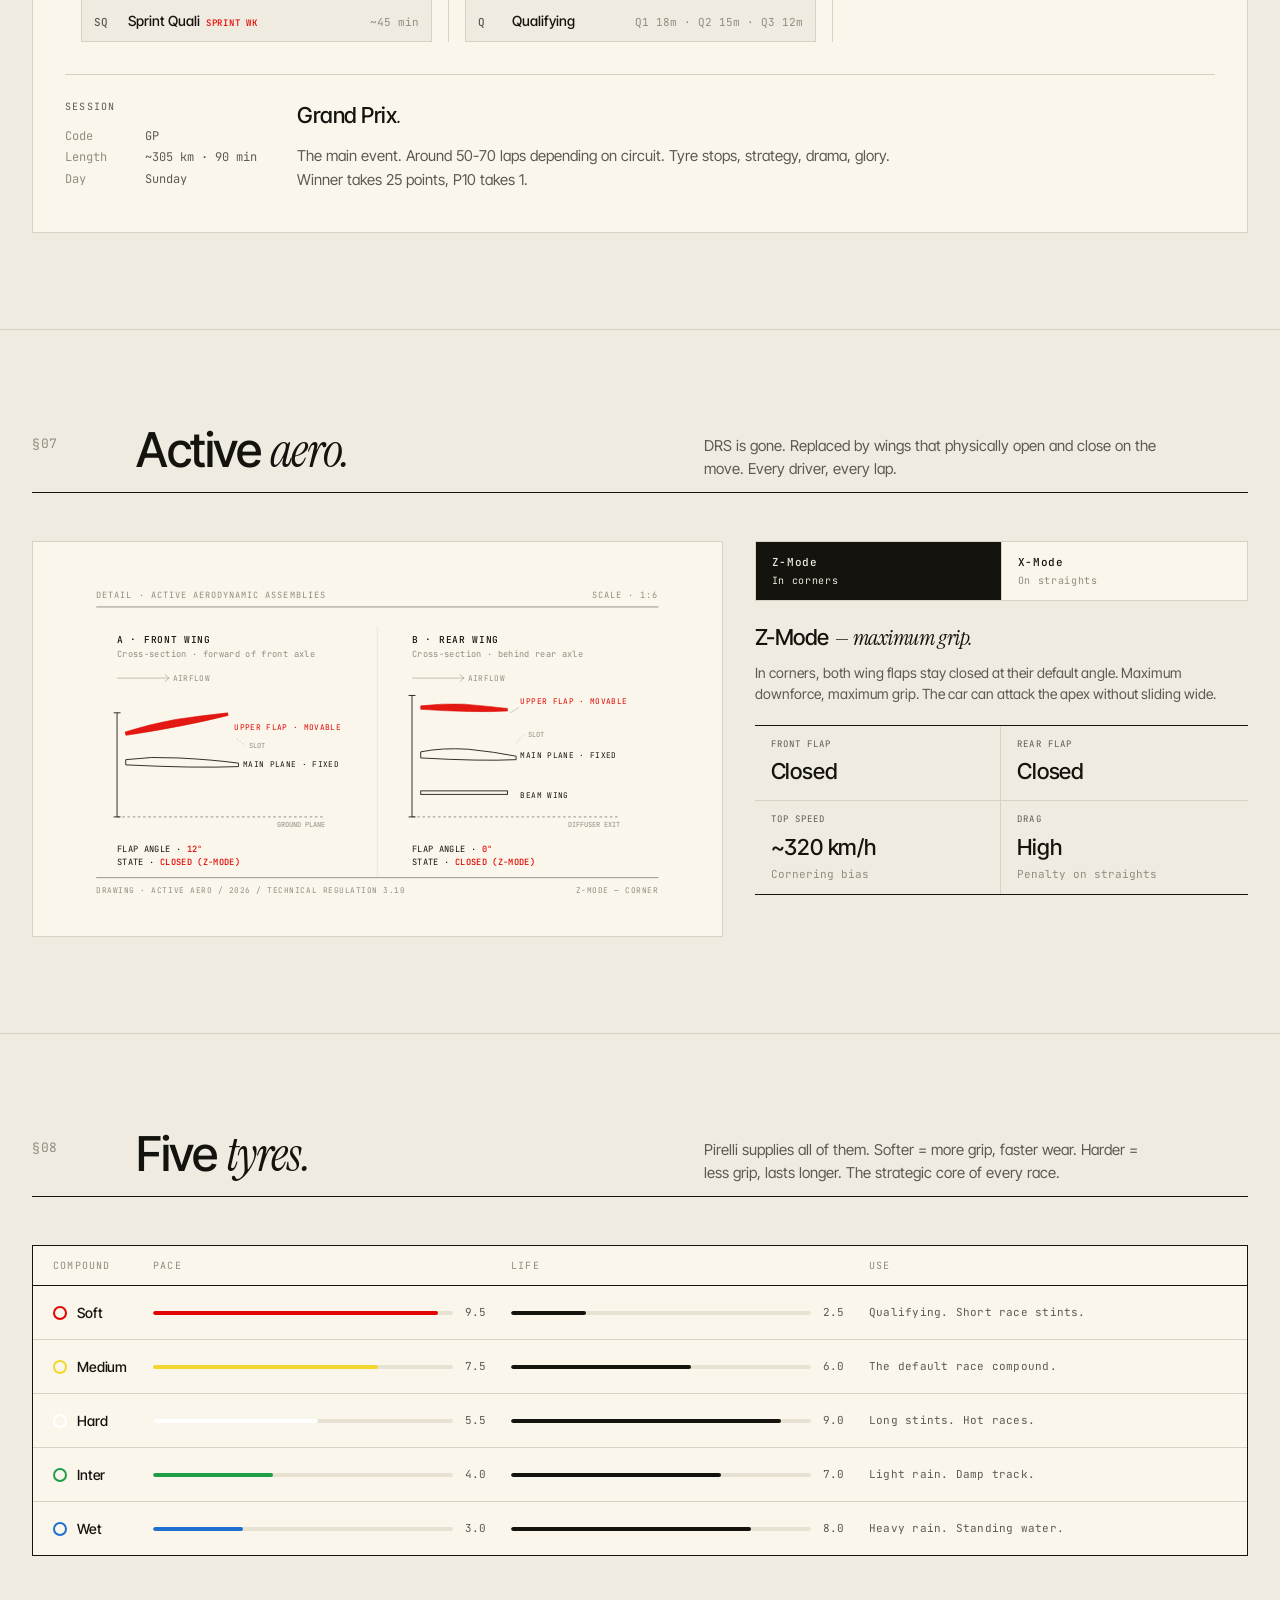
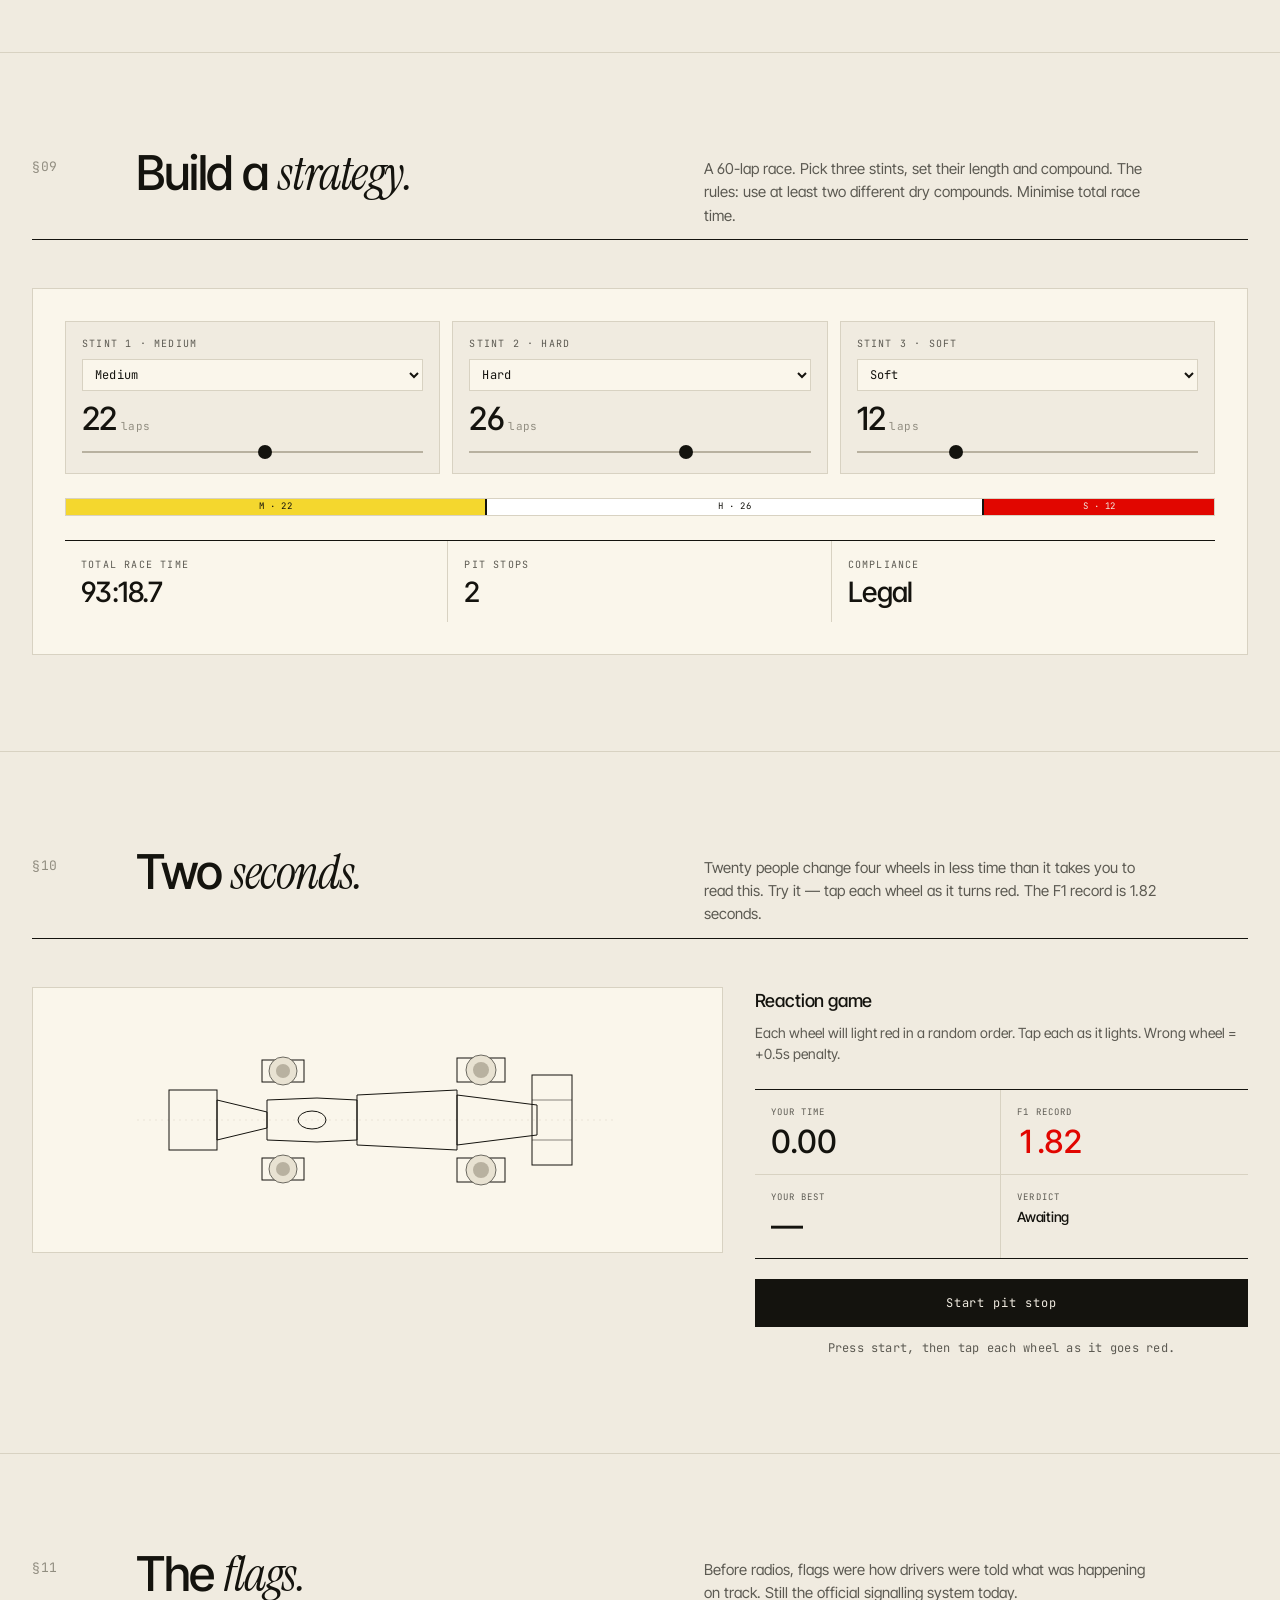
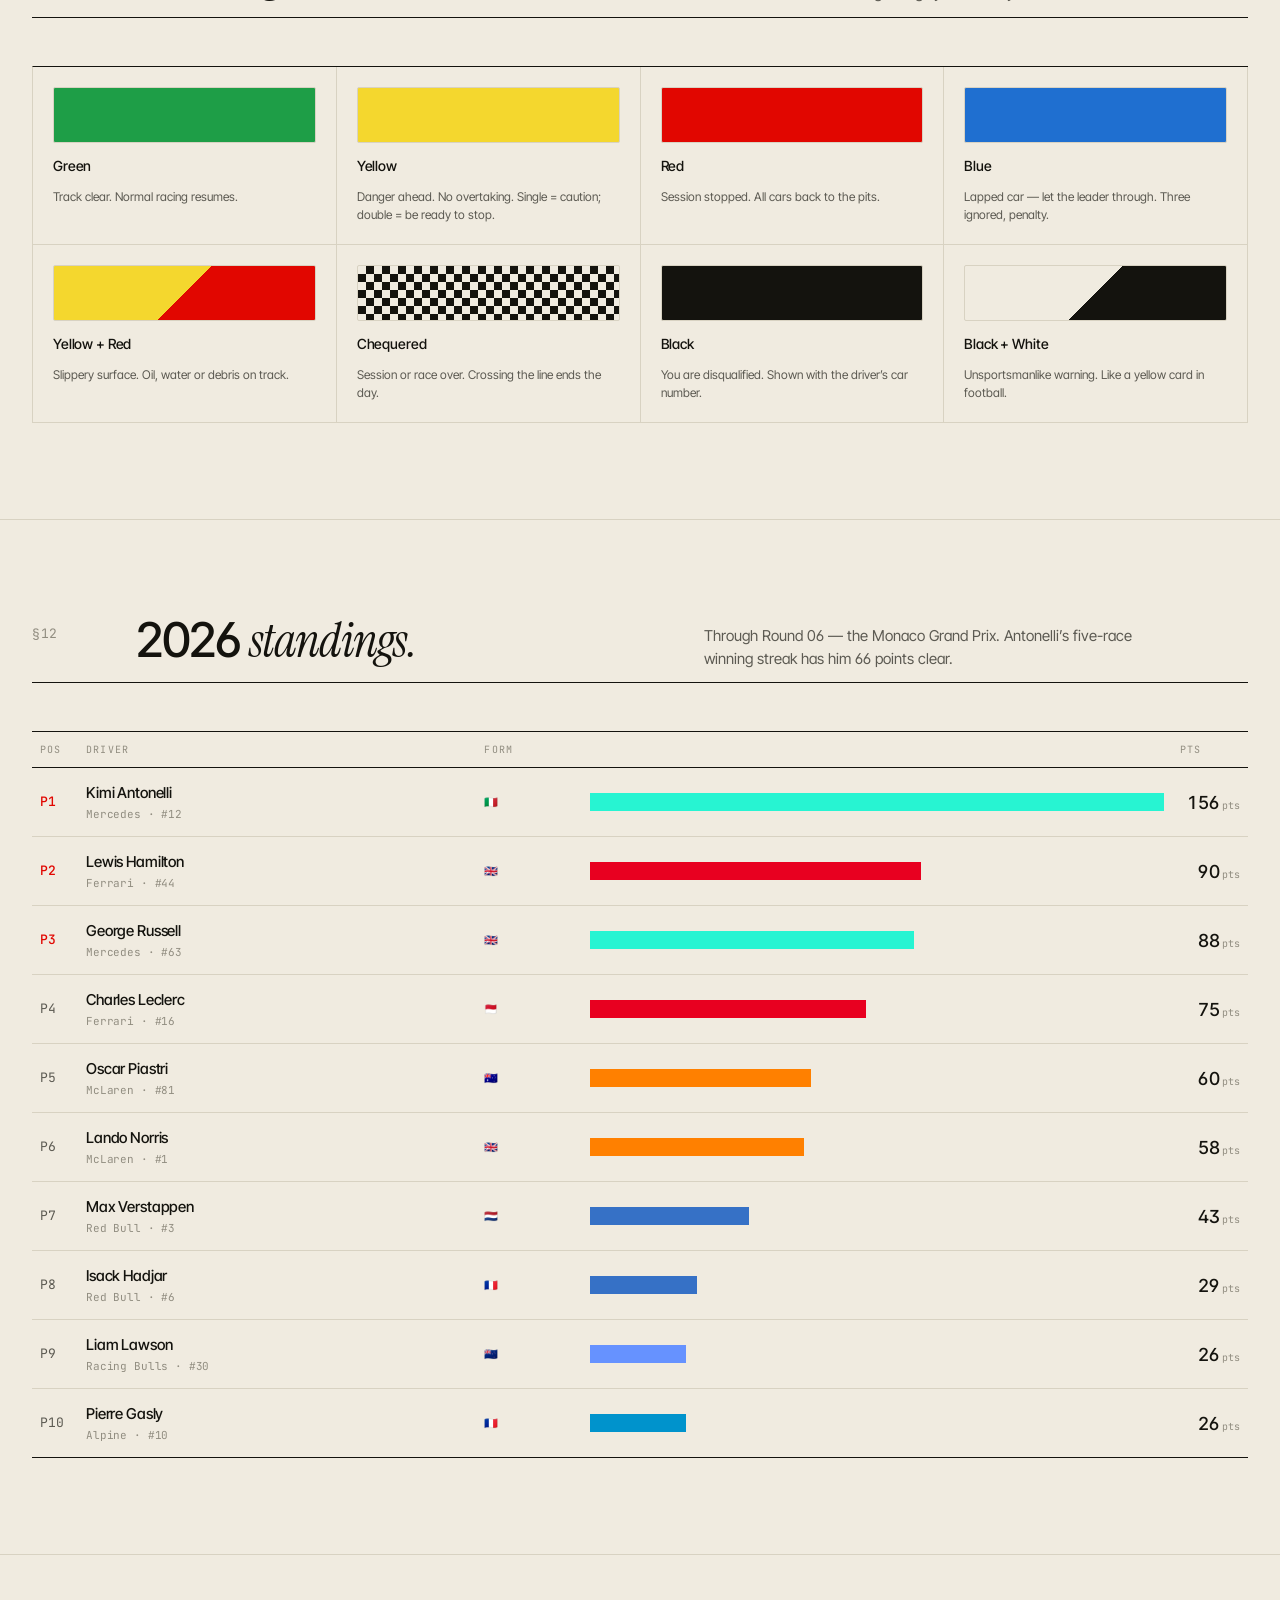
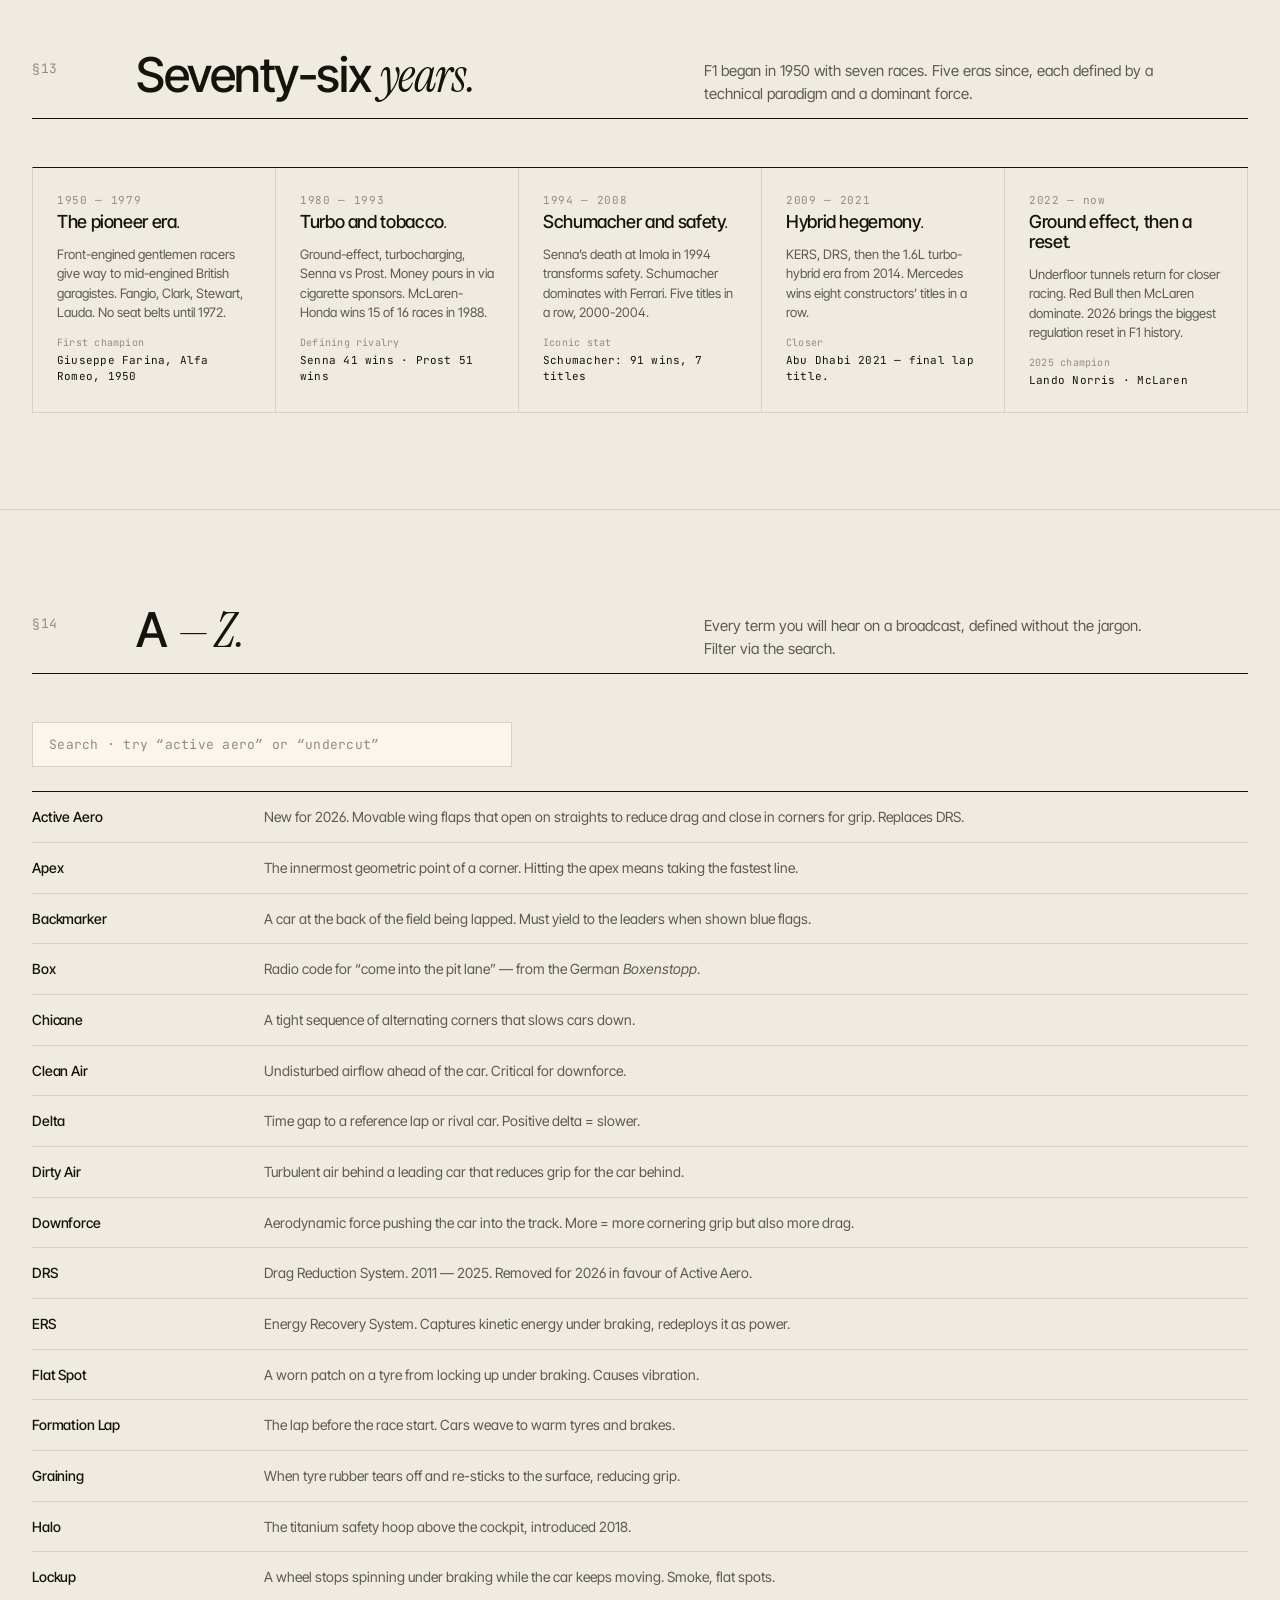
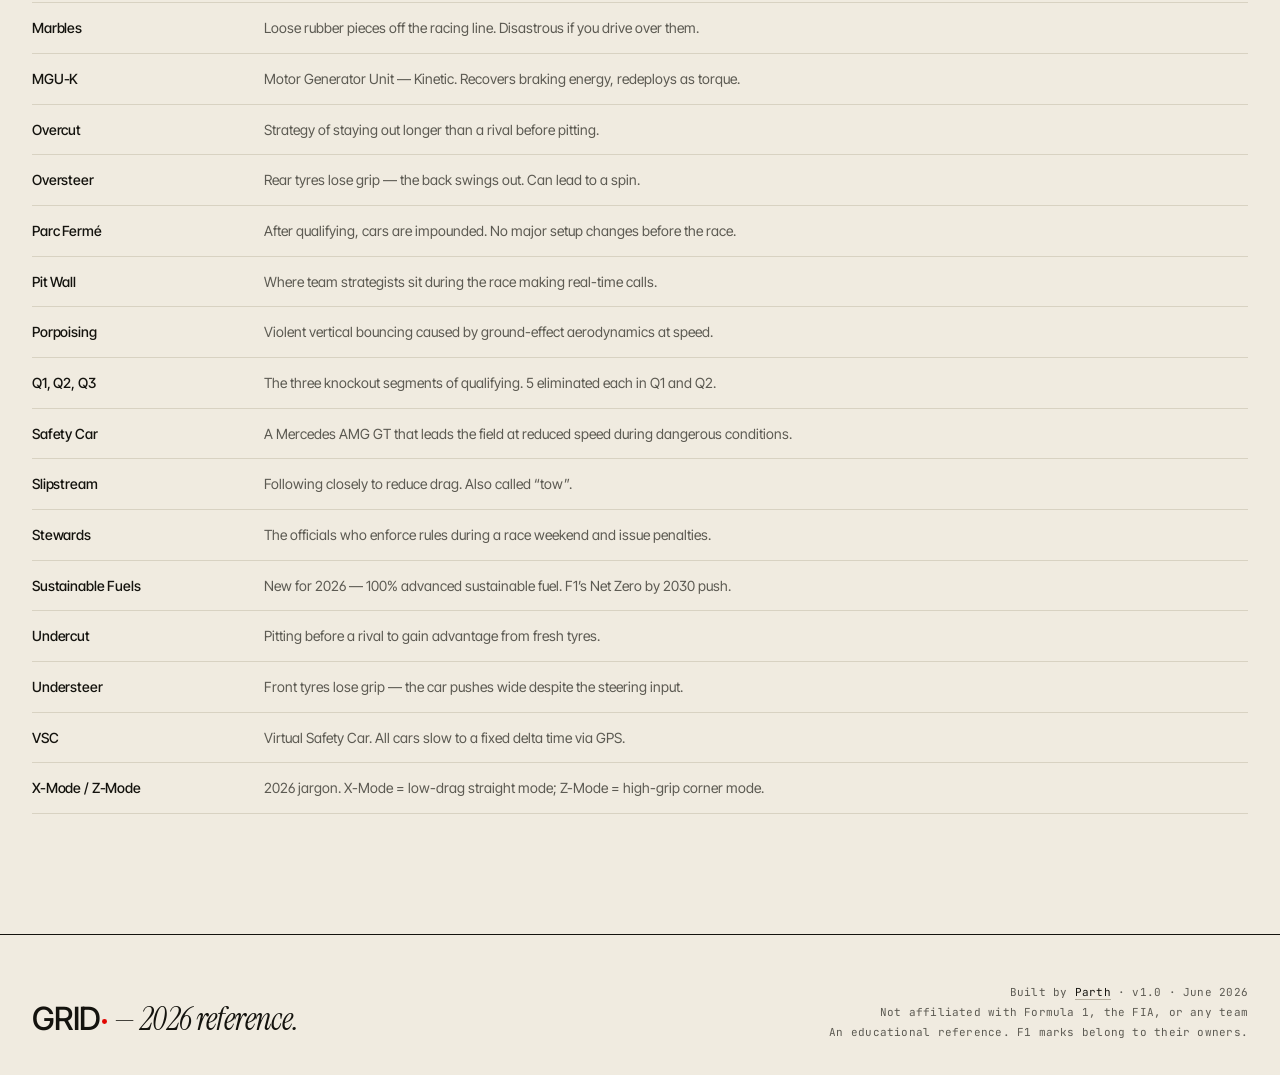
==== commit f7b896e0: "refresh" ====
--- a/index.html
+++ b/index.html
@@ -1,654 +1,574 @@
 <!DOCTYPE html>
 <html lang="en">
 <head>
-  <meta charset="UTF-8">
-  <meta name="viewport" content="width=device-width, initial-scale=1.0">
-  <meta name="description" content="GRID — Formula 1 explained from zero. The 2026 season — 11 teams, 22 drivers, 22 tracks, new rules. Built for everyone.">
-  <meta name="theme-color" content="#0B0B0D">
-  <title>GRID — F1 2026 Explained</title>
-
-  <link rel="preconnect" href="https://fonts.googleapis.com">
-  <link rel="preconnect" href="https://fonts.gstatic.com" crossorigin>
-  <link href="https://fonts.googleapis.com/css2?family=Bebas+Neue&family=DM+Mono:wght@400;500&family=DM+Serif+Text:ital@0;1&display=swap" rel="stylesheet">
-  <link rel="stylesheet" href="css/styles.css">
-
-  <link rel="icon" type="image/svg+xml" href="data:image/svg+xml,%3Csvg xmlns='http://www.w3.org/2000/svg' viewBox='0 0 32 32'%3E%3Crect width='32' height='32' fill='%230B0B0D'/%3E%3Ccircle cx='16' cy='16' r='8' fill='%23BAFF39'/%3E%3C/svg%3E">
+<meta charset="UTF-8">
+<meta name="viewport" content="width=device-width, initial-scale=1.0">
+<meta name="description" content="GRID — a reference for Formula 1's 2026 era. Eleven teams, twenty-two drivers, twenty-two tracks. Compressed and explained.">
+<meta name="theme-color" content="#F0EBE0">
+<title>GRID — F1 2026 reference</title>
+
+<link rel="preconnect" href="https://fonts.googleapis.com">
+<link rel="preconnect" href="https://fonts.gstatic.com" crossorigin>
+<link href="https://fonts.googleapis.com/css2?family=Inter+Tight:ital,wght@0,400;0,500;0,600;1,400&family=Instrument+Serif:ital@0;1&family=JetBrains+Mono:wght@400;500&display=swap" rel="stylesheet">
+<link rel="stylesheet" href="css/styles.css">
+<link rel="icon" type="image/svg+xml" href="data:image/svg+xml,%3Csvg xmlns='http://www.w3.org/2000/svg' viewBox='0 0 32 32'%3E%3Crect width='32' height='32' fill='%23F0EBE0'/%3E%3Ccircle cx='16' cy='16' r='5' fill='%23E10600'/%3E%3C/svg%3E">
 </head>
 <body>
 
-  <div id="loader">
-    <div class="loader-text">GRID</div>
-    <div class="loader-sub">FORMULA 1 — 2026 — LOADING</div>
-  </div>
-
-  <nav>
-    <a href="#hero" class="nav-logo">GRI<span>D</span><span class="dot"></span></a>
+<nav class="nav">
+  <div class="nav-inner">
+    <a href="#top" class="nav-mark">
+      <span class="red"></span>
+      <span>GRID</span>
+      <span class="year">↗ 2026 reference</span>
+    </a>
     <div class="nav-links" id="navLinks">
-      <a href="#briefing" class="active">2026</a>
-      <a href="#teams">Teams</a>
-      <a href="#drivers">Drivers</a>
-      <a href="#tracks">Tracks</a>
-      <a href="#weekend">Weekend</a>
-      <a href="#aero">Aero</a>
-      <a href="#tyres">Tyres</a>
-      <a href="#pitstop">Pit Stop</a>
-      <a href="#flags">Flags</a>
-      <a href="#standings">Standings</a>
-      <a href="#history">History</a>
-      <a href="#glossary">A-Z</a>
-    </div>
-    <div style="display: flex; align-items: center; gap: 12px;">
-      <button class="nav-team-pill" id="navTeamPill">
-        <span class="swatch"></span>
-        <span id="navTeamName">Pick team</span>
-      </button>
-      <button class="nav-toggle" id="navToggle" aria-label="Menu">
-        <span></span><span></span><span></span>
-      </button>
-    </div>
-  </nav>
-
-  <section class="hero" id="hero">
-    <div class="hero-grid-lines"></div>
-    <div class="hero-vignette"></div>
-
-    <div class="hero-inner">
-      <div class="hero-text">
-        <div class="hero-eyebrow">F1 — Explained from zero</div>
-        <h1 class="hero-title">
-          <span class="line"><span class="word delay-1">UNDERSTAND</span></span>
-          <span class="line"><span class="word delay-2">THE FASTEST</span></span>
-          <span class="line"><span class="word delay-3">SPORT ON</span></span>
-          <span class="line"><span class="word delay-4 accent">earth.</span></span>
-        </h1>
-        <p class="hero-sub">
-          Eleven teams. Twenty-two drivers. Twenty-two tracks. The biggest rule change in F1 history just hit, and the championship is wide open. Everything you need to follow, settle into here.
-        </p>
-        <div class="hero-cta-row">
-          <a href="#briefing" class="btn btn-primary">
-            <span class="btn-pulse-dot"></span>
-            What changed in 2026
-          </a>
-          <button class="btn btn-ghost" id="heroPickTeam">Pick your team →</button>
+      <a href="#changes">01 Reset</a>
+      <a href="#anatomy">02 Car</a>
+      <a href="#teams">03 Teams</a>
+      <a href="#drivers">04 Drivers</a>
+      <a href="#calendar">05 Calendar</a>
+      <a href="#weekend">06 Weekend</a>
+      <a href="#aero">07 Aero</a>
+      <a href="#tyres">08 Tyres</a>
+      <a href="#strategy">09 Strategy</a>
+      <a href="#pitstop">10 Pit stop</a>
+      <a href="#standings">12 Standings</a>
+      <a href="#history">13 History</a>
+      <a href="#glossary">14 A-Z</a>
+    </div>
+    <div class="nav-right">
+      <span class="nav-clock"><span class="nav-clock-text">Through Monaco GP · Round 06</span></span>
+      <button class="nav-toggle" id="navToggle" aria-label="Menu"><span></span><span></span><span></span></button>
+    </div>
+  </div>
+</nav>
+
+<!-- ============================================
+     COVER
+     ============================================ -->
+<section class="cover wrap" id="top">
+  <div class="cover-top">
+    <div>
+      <div class="label">A reference</div>
+      <h1 class="cover-title">GRID<span class="red-dot"></span><br><em>F1, 2026.</em></h1>
+    </div>
+    <div class="cover-meta">
+      <div><span>Issue</span><span>01 — June 2026</span></div>
+      <div><span>Edition</span><span>Public · open access</span></div>
+      <div><span>Subject</span><span>Formula 1, the 2026 reset</span></div>
+      <div><span>For</span><span>The curious, the new, the obsessed</span></div>
+    </div>
+  </div>
+
+  <p class="cover-sub">
+    Compressed and explained. Every team, every driver, every track on the 2026 calendar — and the wholesale technical reset that arrived in March.
+  </p>
+
+  <div class="cover-bottom">
+    <div class="cover-stat">
+      <div class="label">Teams</div>
+      <div class="v">11</div>
+      <div class="sub">↑ from 10 · Cadillac in</div>
+    </div>
+    <div class="cover-stat">
+      <div class="label">Drivers</div>
+      <div class="v">22</div>
+      <div class="sub">7 world champions · 1 rookie</div>
+    </div>
+    <div class="cover-stat">
+      <div class="label">Rounds</div>
+      <div class="v">22</div>
+      <div class="sub">↓ from 24 · Madrid debuts</div>
+    </div>
+    <div class="cover-stat">
+      <div class="label">Power split</div>
+      <div class="v">50 / 50</div>
+      <div class="sub">Combustion / electric</div>
+    </div>
+  </div>
+</section>
+
+<!-- ============================================
+     §01 — 2026 RESET
+     ============================================ -->
+<section class="section-block" id="changes">
+  <div class="wrap">
+    <header class="sec-head">
+      <div class="num">§01</div>
+      <h2 class="title">What <em>just changed.</em></h2>
+      <p class="desc">Lewis Hamilton called these the biggest regulation changes of his entire 20-year career. Side by side, here is the delta from 2025 to 2026.</p>
+    </header>
+
+    <div class="compare">
+      <div class="compare-col-label">Category</div>
+      <div class="compare-col-label">2025</div>
+      <div class="compare-col-label">2026 →</div>
+      <!-- Rows injected by JS -->
+    </div>
+  </div>
+</section>
+
+<!-- ============================================
+     §02 — ANATOMY OF A CAR
+     ============================================ -->
+<section class="section-block" id="anatomy">
+  <div class="wrap">
+    <header class="sec-head">
+      <div class="num">§02</div>
+      <h2 class="title">Anatomy of <em>a car.</em></h2>
+      <p class="desc">A 2026 Formula 1 car weighs around 768 kg, including driver. Roughly 1,000 hp combined. Click any number on the diagram to see what it does.</p>
+    </header>
+
+    <div class="anatomy-wrap">
+      <svg class="anatomy-svg" viewBox="0 0 800 280" id="anatomySvg" xmlns="http://www.w3.org/2000/svg" aria-label="Top-down technical diagram of a 2026 F1 car">
+        <!-- Centerline -->
+        <line x1="60" y1="140" x2="760" y2="140" stroke="#D8D2C2" stroke-width="0.5" stroke-dasharray="2 4"/>
+
+        <!-- Floor / outline (top-down, the simplest possible architectural rendering) -->
+        <!-- Front wing -->
+        <rect x="80" y="80" width="100" height="120" fill="none" stroke="#14130E" stroke-width="1.2"/>
+        <!-- Front wing endplates lines -->
+        <line x1="80" y1="100" x2="180" y2="100" stroke="#14130E" stroke-width="0.6"/>
+        <line x1="80" y1="180" x2="180" y2="180" stroke="#14130E" stroke-width="0.6"/>
+
+        <!-- Nose -->
+        <path d="M 180 110 L 240 130 L 240 150 L 180 170 Z" fill="none" stroke="#14130E" stroke-width="1.2"/>
+
+        <!-- Front wheels -->
+        <rect x="220" y="60" width="50" height="22" fill="none" stroke="#14130E" stroke-width="1"/>
+        <rect x="220" y="198" width="50" height="22" fill="none" stroke="#14130E" stroke-width="1"/>
+        <!-- Wheel hub circles -->
+        <circle cx="245" cy="71" r="6" fill="none" stroke="#14130E" stroke-width="0.6"/>
+        <circle cx="245" cy="209" r="6" fill="none" stroke="#14130E" stroke-width="0.6"/>
+
+        <!-- Main body / chassis (cockpit area) -->
+        <path d="M 240 110 L 320 105 L 360 110 L 360 170 L 320 175 L 240 170 Z" fill="none" stroke="#14130E" stroke-width="1.2"/>
+
+        <!-- Halo -->
+        <ellipse cx="295" cy="140" rx="22" ry="14" fill="none" stroke="#14130E" stroke-width="1.2"/>
+        <line x1="295" y1="126" x2="295" y2="154" stroke="#14130E" stroke-width="0.6"/>
+
+        <!-- Sidepods / engine cover (widening to engine bay) -->
+        <path d="M 360 105 L 460 100 L 460 180 L 360 175 Z" fill="none" stroke="#14130E" stroke-width="1.2"/>
+        <!-- Sidepod inlet hints -->
+        <rect x="370" y="115" width="80" height="10" fill="none" stroke="#14130E" stroke-width="0.6"/>
+        <rect x="370" y="155" width="80" height="10" fill="none" stroke="#14130E" stroke-width="0.6"/>
+
+        <!-- Engine bay / floor narrowing toward rear -->
+        <path d="M 460 100 L 600 110 L 600 170 L 460 180 Z" fill="none" stroke="#14130E" stroke-width="1.2"/>
+
+        <!-- Floor / diffuser -->
+        <path d="M 240 170 L 600 170 L 600 175 L 240 180 Z" fill="none" stroke="#14130E" stroke-width="0.6"/>
+
+        <!-- Rear wheels -->
+        <rect x="600" y="55" width="55" height="25" fill="none" stroke="#14130E" stroke-width="1"/>
+        <rect x="600" y="200" width="55" height="25" fill="none" stroke="#14130E" stroke-width="1"/>
+        <circle cx="627" cy="67" r="7" fill="none" stroke="#14130E" stroke-width="0.6"/>
+        <circle cx="627" cy="212" r="7" fill="none" stroke="#14130E" stroke-width="0.6"/>
+
+        <!-- Rear crash structure -->
+        <path d="M 600 110 L 670 120 L 670 160 L 600 170 Z" fill="none" stroke="#14130E" stroke-width="1.2"/>
+
+        <!-- Rear wing -->
+        <rect x="640" y="60" width="80" height="160" fill="none" stroke="#14130E" stroke-width="1.2"/>
+        <line x1="640" y1="100" x2="720" y2="100" stroke="#14130E" stroke-width="0.6"/>
+        <line x1="640" y1="140" x2="720" y2="140" stroke="#14130E" stroke-width="0.6"/>
+        <line x1="640" y1="180" x2="720" y2="180" stroke="#14130E" stroke-width="0.6"/>
+
+        <!-- Dimension lines (architectural feel) -->
+        <line x1="60" y1="40" x2="760" y2="40" stroke="#918D80" stroke-width="0.5"/>
+        <line x1="60" y1="36" x2="60" y2="44" stroke="#918D80" stroke-width="0.5"/>
+        <line x1="760" y1="36" x2="760" y2="44" stroke="#918D80" stroke-width="0.5"/>
+        <text x="410" y="34" text-anchor="middle" fill="#5C5A52" font-family="JetBrains Mono" font-size="10" letter-spacing="0.5">5,400 mm</text>
+
+        <line x1="40" y1="40" x2="40" y2="240" stroke="#918D80" stroke-width="0.5"/>
+        <line x1="36" y1="40" x2="44" y2="40" stroke="#918D80" stroke-width="0.5"/>
+        <line x1="36" y1="240" x2="44" y2="240" stroke="#918D80" stroke-width="0.5"/>
+        <text x="28" y="140" text-anchor="middle" fill="#5C5A52" font-family="JetBrains Mono" font-size="10" letter-spacing="0.5" transform="rotate(-90 28 140)">1,900 mm</text>
+
+        <!-- Callout markers (8) -->
+        <g class="anatomy-marker" data-cid="1"><circle cx="130" cy="140" r="11" fill="#F0EBE0" stroke="#14130E" stroke-width="1.2"/><text x="130" y="144" text-anchor="middle" font-family="JetBrains Mono" font-size="11" fill="#14130E" font-weight="500">1</text></g>
+        <g class="anatomy-marker" data-cid="2"><circle cx="295" cy="140" r="11" fill="#F0EBE0" stroke="#14130E" stroke-width="1.2"/><text x="295" y="144" text-anchor="middle" font-family="JetBrains Mono" font-size="11" fill="#14130E" font-weight="500">2</text></g>
+        <g class="anatomy-marker" data-cid="3"><circle cx="270" cy="190" r="11" fill="#F0EBE0" stroke="#14130E" stroke-width="1.2"/><text x="270" y="194" text-anchor="middle" font-family="JetBrains Mono" font-size="11" fill="#14130E" font-weight="500">3</text></g>
+        <g class="anatomy-marker" data-cid="4"><circle cx="410" cy="105" r="11" fill="#F0EBE0" stroke="#14130E" stroke-width="1.2"/><text x="410" y="109" text-anchor="middle" font-family="JetBrains Mono" font-size="11" fill="#14130E" font-weight="500">4</text></g>
+        <g class="anatomy-marker" data-cid="5"><circle cx="410" cy="175" r="11" fill="#F0EBE0" stroke="#14130E" stroke-width="1.2"/><text x="410" y="179" text-anchor="middle" font-family="JetBrains Mono" font-size="11" fill="#14130E" font-weight="500">5</text></g>
+        <g class="anatomy-marker" data-cid="6"><circle cx="530" cy="155" r="11" fill="#F0EBE0" stroke="#14130E" stroke-width="1.2"/><text x="530" y="159" text-anchor="middle" font-family="JetBrains Mono" font-size="11" fill="#14130E" font-weight="500">6</text></g>
+        <g class="anatomy-marker" data-cid="7"><circle cx="680" cy="140" r="11" fill="#F0EBE0" stroke="#14130E" stroke-width="1.2"/><text x="680" y="144" text-anchor="middle" font-family="JetBrains Mono" font-size="11" fill="#14130E" font-weight="500">7</text></g>
+        <g class="anatomy-marker" data-cid="8"><circle cx="627" cy="68" r="11" fill="#F0EBE0" stroke="#14130E" stroke-width="1.2"/><text x="627" y="72" text-anchor="middle" font-family="JetBrains Mono" font-size="11" fill="#14130E" font-weight="500">8</text></g>
+      </svg>
+
+      <div class="anatomy-callouts" id="anatomyCallouts">
+        <!-- Injected by JS -->
+      </div>
+    </div>
+  </div>
+</section>
+
+<!-- ============================================
+     §03 — TEAMS
+     ============================================ -->
+<section class="section-block" id="teams">
+  <div class="wrap">
+    <header class="sec-head">
+      <div class="num">§03</div>
+      <h2 class="title">The <em>eleven.</em></h2>
+      <p class="desc">Each team builds its own car. Two drivers per team. Points combine for the Constructors&rsquo; Championship — and the prize money. Click any row.</p>
+    </header>
+
+    <div class="teams-table" id="teamsTable">
+      <!-- Injected by JS -->
+    </div>
+  </div>
+</section>
+
+<!-- ============================================
+     §04 — DRIVERS
+     ============================================ -->
+<section class="section-block" id="drivers">
+  <div class="wrap">
+    <header class="sec-head">
+      <div class="num">§04</div>
+      <h2 class="title">The <em>twenty-two.</em></h2>
+      <p class="desc">Seven world champions, nineteen titles between them. The widest age range in F1 history — Lindblad is 18, Alonso is 44.</p>
+    </header>
+
+    <div class="drv-filters" id="drvFilters">
+      <button class="drv-filter active" data-filter="all">All · 22</button>
+      <button class="drv-filter" data-filter="champions">Champions</button>
+      <button class="drv-filter" data-filter="rookies">Young (under 24)</button>
+      <button class="drv-filter" data-filter="veterans">Veterans (30+)</button>
+    </div>
+
+    <div class="drv-table" id="drvTable"></div>
+  </div>
+</section>
+
+<!-- ============================================
+     §05 — CALENDAR
+     ============================================ -->
+<section class="section-block" id="calendar">
+  <div class="wrap">
+    <header class="sec-head">
+      <div class="num">§05</div>
+      <h2 class="title">The <em>calendar.</em></h2>
+      <p class="desc">Twenty-two races across five continents. Bahrain and Saudi Arabia were cancelled mid-season. Madrid replaces Imola.</p>
+    </header>
+
+    <div class="cal-filters" id="calFilters">
+      <button class="cal-filter active" data-region="all">All · 22</button>
+      <button class="cal-filter" data-region="europe">Europe</button>
+      <button class="cal-filter" data-region="americas">Americas</button>
+      <button class="cal-filter" data-region="asia">Asia &amp; ME</button>
+      <button class="cal-filter" data-region="oceania">Oceania</button>
+      <button class="cal-filter" data-region="sprint">Sprint weekends</button>
+    </div>
+
+    <div class="cal-grid" id="calGrid"></div>
+  </div>
+</section>
+
+<!-- ============================================
+     §06 — RACE WEEKEND
+     ============================================ -->
+<section class="section-block" id="weekend">
+  <div class="wrap">
+    <header class="sec-head">
+      <div class="num">§06</div>
+      <h2 class="title">A race <em>weekend.</em></h2>
+      <p class="desc">Three days, one race. Every Grand Prix runs to the same rhythm. Click any session below.</p>
+    </header>
+
+    <div class="weekend" id="weekendBox"></div>
+  </div>
+</section>
+
+<!-- ============================================
+     §07 — ACTIVE AERO
+     ============================================ -->
+<section class="section-block" id="aero">
+  <div class="wrap">
+    <header class="sec-head">
+      <div class="num">§07</div>
+      <h2 class="title">Active <em>aero.</em></h2>
+      <p class="desc">DRS is gone. Replaced by wings that physically open and close on the move. Every driver, every lap.</p>
+    </header>
+
+    <div class="aero-wrap">
+      <div class="aero-display" id="aeroDisplay">
+        <!-- SVG injected -->
+      </div>
+
+      <div>
+        <div class="aero-modes">
+          <button class="aero-mode active" data-mode="z">
+            <span class="am-name">Z-Mode</span>
+            <span class="am-sub">In corners</span>
+          </button>
+          <button class="aero-mode" data-mode="x">
+            <span class="am-name">X-Mode</span>
+            <span class="am-sub">On straights</span>
+          </button>
         </div>
-      </div>
-
-      <div class="hero-visual" id="heroVisual">
-      </div>
-    </div>
-
-    <div class="hero-stats">
-      <div class="hero-stat">
-        <div class="hero-stat-num">11</div>
-        <div class="hero-stat-label">Teams</div>
-        <div class="hero-stat-sub">Cadillac joined</div>
-      </div>
-      <div class="hero-stat">
-        <div class="hero-stat-num">22</div>
-        <div class="hero-stat-label">Drivers</div>
-        <div class="hero-stat-sub">One rookie</div>
-      </div>
-      <div class="hero-stat">
-        <div class="hero-stat-num">22</div>
-        <div class="hero-stat-label">Races</div>
-        <div class="hero-stat-sub">Madrid debuts</div>
-      </div>
-      <div class="hero-stat">
-        <div class="hero-stat-num">350</div>
-        <div class="hero-stat-label">km/h Top</div>
-        <div class="hero-stat-sub">Down on 2025</div>
-      </div>
-      <div class="hero-stat">
-        <div class="hero-stat-num">76</div>
-        <div class="hero-stat-label">Seasons</div>
-        <div class="hero-stat-sub">Since 1950</div>
-      </div>
-    </div>
-  </section>
-
-  <div class="divider"></div>
-
-  <section class="briefing" id="briefing">
-    <div class="briefing-marquee">NEW ERA · NEW ERA · NEW ERA · NEW ERA ·</div>
-    <div class="section">
-      <div class="section-header">
-        <div class="section-header-left">
-          <div class="section-eyebrow">The 2026 reset</div>
-          <h2 class="section-title">EVERYTHING<br><span class="italic">just changed.</span></h2>
-        </div>
-        <p class="section-desc">
-          Lewis Hamilton called these the biggest regulation changes of his entire 20-year career. He&rsquo;s not exaggerating. Engines, chassis, fuel, aerodynamics — all rebuilt from scratch.
-        </p>
-      </div>
-
-      <div class="briefing-grid">
-        <div class="brief-card">
-          <div class="brief-card-num">01</div>
-          <div class="brief-card-title">Active Aero</div>
-          <div class="brief-card-body">Front and rear wings now have movable flaps that open on straights to cut drag, snap shut in corners for grip. DRS is gone.</div>
-          <span class="brief-card-tag">Available to everyone</span>
-        </div>
-        <div class="brief-card">
-          <div class="brief-card-num">02</div>
-          <div class="brief-card-title">50-50 Hybrid</div>
-          <div class="brief-card-body">The engine is now 50% electric, 50% combustion. Triple the battery power versus 2025. The MGU-H is gone.</div>
-          <span class="brief-card-tag">350kW deployment</span>
-        </div>
-        <div class="brief-card">
-          <div class="brief-card-num">03</div>
-          <div class="brief-card-title">Sustainable Fuel</div>
-          <div class="brief-card-body">100% advanced sustainable fuel — made from non-food bio matter or carbon captured from the air. F1 going Net Zero by 2030.</div>
-          <span class="brief-card-tag">Drop-in road-ready</span>
-        </div>
-        <div class="brief-card">
-          <div class="brief-card-num">04</div>
-          <div class="brief-card-title">Smaller, Lighter</div>
-          <div class="brief-card-body">Cars are 30kg lighter, 10cm narrower, 20cm shorter. More nimble through tight corners and street circuits.</div>
-          <span class="brief-card-tag">More agile racing</span>
-        </div>
-        <div class="brief-card">
-          <div class="brief-card-num">05</div>
-          <div class="brief-card-title">Cadillac arrives</div>
-          <div class="brief-card-body">F1&rsquo;s 11th team — General Motors&rsquo; American outfit fronted by veterans Bottas and Perez. The grid grew for the first time in years.</div>
-          <span class="brief-card-tag">22 cars now</span>
-        </div>
-        <div class="brief-card">
-          <div class="brief-card-num">06</div>
-          <div class="brief-card-title">Audi works</div>
-          <div class="brief-card-body">Audi takes over Sauber as a full works team — chassis and engine. The four rings on the grid for the first time ever.</div>
-          <span class="brief-card-tag">Ex-Ferrari boss Binotto runs it</span>
-        </div>
-        <div class="brief-card">
-          <div class="brief-card-num">07</div>
-          <div class="brief-card-title">Manual Override</div>
-          <div class="brief-card-body">A push-to-pass button. Manually trigger maximum electrical deployment to attack or defend on track. The new DRS, kind of.</div>
-          <span class="brief-card-tag">Tactical electricity</span>
-        </div>
-        <div class="brief-card">
-          <div class="brief-card-num">08</div>
-          <div class="brief-card-title">Madrid debuts</div>
-          <div class="brief-card-body">A new street circuit in Madrid replaces Imola. Bahrain and Saudi were cancelled — 22 races instead of 24.</div>
-          <span class="brief-card-tag">First Spanish street race</span>
-        </div>
-      </div>
-    </div>
-  </section>
-
-  <div class="divider"></div>
-
-  <section class="section" id="teams">
-    <div class="section-header">
-      <div class="section-header-left">
-        <div class="section-eyebrow">The Constructors</div>
-        <h2 class="section-title">ELEVEN<br>TEAMS. <span class="italic">one prize.</span></h2>
-      </div>
-      <p class="section-desc">
-        Each team designs and builds its own car. Two drivers per team battle for individual glory while their points combine for the Constructors&rsquo; Championship — and the prize money that comes with it.
-      </p>
-    </div>
-    <div class="teams-grid" id="teamsGrid"></div>
-  </section>
-
-  <div class="divider"></div>
-
-  <section class="section" id="drivers">
-    <div class="section-header">
-      <div class="section-header-left">
-        <div class="section-eyebrow">The Drivers</div>
-        <h2 class="section-title">TWENTY-TWO<br>OF THE WORLD&rsquo;S <span class="italic">best.</span></h2>
-      </div>
-      <p class="section-desc">
-        Seven world champions on the current grid combine for 19 titles. One rookie. Three teenagers. The widest age range in F1 history — Lindblad is 18, Alonso is 44.
-      </p>
-    </div>
-    <div class="driver-filters" id="driverFilters">
-      <button class="dfilter-btn active" data-filter="all">All 22</button>
-      <button class="dfilter-btn" data-filter="champions">Champions</button>
-      <button class="dfilter-btn" data-filter="rookies">Rookies &amp; Young</button>
-      <button class="dfilter-btn" data-filter="veterans">Veterans (30+)</button>
-    </div>
-    <div class="drivers-grid" id="driversGrid"></div>
-  </section>
-
-  <div class="divider"></div>
-
-  <section class="section" id="tracks">
-    <div class="section-header">
-      <div class="section-header-left">
-        <div class="section-eyebrow">The 2026 Calendar</div>
-        <h2 class="section-title">TWENTY-TWO<br>RACES. <span class="italic">five continents.</span></h2>
-      </div>
-      <p class="section-desc">
-        From the spiral of Shanghai to the cathedral of Monza. Each track has its own character — fast, twisty, brutal, beautiful.
-      </p>
-    </div>
-    <div class="tracks-tabs" id="tracksTabs">
-      <button class="tracks-tab active" data-region="all">All</button>
-      <button class="tracks-tab" data-region="europe">Europe</button>
-      <button class="tracks-tab" data-region="americas">Americas</button>
-      <button class="tracks-tab" data-region="asia">Asia &amp; ME</button>
-      <button class="tracks-tab" data-region="oceania">Oceania</button>
-      <button class="tracks-tab" data-region="sprint">Sprint Weekends</button>
-    </div>
-    <div class="tracks-grid" id="tracksGrid"></div>
-  </section>
-
-  <div class="divider"></div>
-
-  <section class="weekend-section" id="weekend">
-    <div class="section">
-      <div class="section-header">
-        <div class="section-header-left">
-          <div class="section-eyebrow">Anatomy of a race weekend</div>
-          <h2 class="section-title">THREE DAYS.<br><span class="italic">one race.</span></h2>
-        </div>
-        <p class="section-desc">
-          Every Grand Prix runs to the same three-day rhythm. Click each session to see what happens and why it matters.
-        </p>
-      </div>
-
-      <div class="timeline-wrap">
-        <div class="timeline-track">
-          <div class="timeline-progress" id="timelineProgress"></div>
-          <div class="timeline-stops" id="timelineStops"></div>
-        </div>
-
-        <div class="timeline-detail" id="timelineDetail">
-        </div>
-      </div>
-    </div>
-  </section>
-
-  <div class="divider"></div>
-
-  <section class="section" id="aero">
-    <div class="section-header">
-      <div class="section-header-left">
-        <div class="section-eyebrow">The biggest tech change</div>
-        <h2 class="section-title">ACTIVE<br>AERO. <span class="italic">explained.</span></h2>
-      </div>
-      <p class="section-desc">
-        DRS is dead. In its place — wings that open and close on the move. Every driver, every lap. Toggle below to see how it works.
-      </p>
-    </div>
-
-    <div class="aero-explain">
-      <div class="aero-visual" id="aeroVisual">
-      </div>
-
-      <div class="aero-explain-body">
-        <div class="aero-toggle-group">
-          <button class="aero-toggle-btn active" data-mode="z">Z-Mode (Corner)</button>
-          <button class="aero-toggle-btn" data-mode="x">X-Mode (Straight)</button>
-        </div>
-
-        <h3 id="aeroModeTitle">Z-Mode — maximum grip</h3>
-        <p id="aeroModeBody">
-          On corner entry and through the turn, both wings stay shut at their default angle. Maximum downforce, maximum grip. The car can attack the apex without sliding wide.
-        </p>
-
-        <div class="aero-spec-row">
-          <div class="aero-spec">
-            <div class="l">Drag</div>
-            <div class="v" id="aeroDrag">High</div>
-          </div>
-          <div class="aero-spec">
-            <div class="l">Downforce</div>
-            <div class="v" id="aeroDown">Max</div>
-          </div>
-          <div class="aero-spec">
-            <div class="l">Top Speed</div>
-            <div class="v" id="aeroSpeed">~320</div>
-          </div>
-          <div class="aero-spec">
-            <div class="l">Wing Flap</div>
-            <div class="v" id="aeroFlap">Closed</div>
+
+        <div class="aero-info">
+          <h4 id="aeroTitle">Z-Mode <em>— maximum grip.</em></h4>
+          <p id="aeroDesc">In corners, both wing flaps stay closed at their default angle. Maximum downforce, maximum grip. The car can attack the apex without sliding wide.</p>
+
+          <div class="aero-stats">
+            <div>
+              <div class="label">Front flap</div>
+              <div class="v" id="aeroFront">Closed</div>
+            </div>
+            <div>
+              <div class="label">Rear flap</div>
+              <div class="v" id="aeroRear">Closed</div>
+            </div>
+            <div>
+              <div class="label">Top speed</div>
+              <div class="v" id="aeroSpeed">~320 km/h</div>
+              <div class="delta" id="aeroSpeedDelta">Cornering bias</div>
+            </div>
+            <div>
+              <div class="label">Drag</div>
+              <div class="v" id="aeroDrag">High</div>
+              <div class="delta" id="aeroDragDelta">Penalty on straights</div>
+            </div>
           </div>
         </div>
-
-        <p style="margin-top: 24px; font-size: 14px;">
-          The driver also has a <span style="color: var(--neon); font-style: normal; font-family: var(--mono); font-size: 12px; letter-spacing: 1.5px;">MANUAL OVERRIDE</span> button — a one-shot extra electrical boost to attack or defend. F1&rsquo;s new push-to-pass.
-        </p>
-      </div>
-    </div>
-  </section>
-
-  <div class="divider"></div>
-
-  <section class="section" id="tyres">
-    <div class="section-header">
-      <div class="section-header-left">
-        <div class="section-eyebrow">The strategic core</div>
-        <h2 class="section-title">FIVE TYRES.<br><span class="italic">one big decision.</span></h2>
-      </div>
-      <p class="section-desc">
-        Pirelli supplies them all. Softer rubber grips harder but wears faster. Build your own race strategy below.
-      </p>
-    </div>
-
-    <div class="tyres-row">
-      <div class="tyre-card" style="--tyre-c: #FF3333;">
-        <svg class="tyre-svg" viewBox="0 0 80 80">
-          <circle cx="40" cy="40" r="34" fill="#1A1A1A" stroke="#FF3333" stroke-width="3"/>
-          <circle cx="40" cy="40" r="14" fill="#2A2A2A"/>
-          <text x="40" y="46" text-anchor="middle" fill="#FF3333" font-family="Bebas Neue" font-size="20">S</text>
-        </svg>
-        <div class="tyre-name" style="color: #FF3333;">SOFT</div>
-        <div class="tyre-meta">Fastest, shortest life</div>
-        <div class="tyre-pace-bar" style="--pace: 95%; --tyre-c: #FF3333;"></div>
-        <div class="bar-label"><span>Pace</span><span>9.5</span></div>
-        <div class="tyre-life-bar" style="--life: 25%;"></div>
-        <div class="bar-label"><span>Life</span><span>2.5</span></div>
-      </div>
-
-      <div class="tyre-card" style="--tyre-c: #FFC82E;">
-        <svg class="tyre-svg" viewBox="0 0 80 80">
-          <circle cx="40" cy="40" r="34" fill="#1A1A1A" stroke="#FFC82E" stroke-width="3"/>
-          <circle cx="40" cy="40" r="14" fill="#2A2A2A"/>
-          <text x="40" y="46" text-anchor="middle" fill="#FFC82E" font-family="Bebas Neue" font-size="20">M</text>
-        </svg>
-        <div class="tyre-name" style="color: #FFC82E;">MEDIUM</div>
-        <div class="tyre-meta">The default race tyre</div>
-        <div class="tyre-pace-bar" style="--pace: 75%; --tyre-c: #FFC82E;"></div>
-        <div class="bar-label"><span>Pace</span><span>7.5</span></div>
-        <div class="tyre-life-bar" style="--life: 60%;"></div>
-        <div class="bar-label"><span>Life</span><span>6.0</span></div>
-      </div>
-
-      <div class="tyre-card" style="--tyre-c: #EEEEEE;">
-        <svg class="tyre-svg" viewBox="0 0 80 80">
-          <circle cx="40" cy="40" r="34" fill="#1A1A1A" stroke="#EEEEEE" stroke-width="3"/>
-          <circle cx="40" cy="40" r="14" fill="#2A2A2A"/>
-          <text x="40" y="46" text-anchor="middle" fill="#EEEEEE" font-family="Bebas Neue" font-size="20">H</text>
-        </svg>
-        <div class="tyre-name" style="color: #EEEEEE;">HARD</div>
-        <div class="tyre-meta">Marathon runner</div>
-        <div class="tyre-pace-bar" style="--pace: 55%; --tyre-c: #EEEEEE;"></div>
-        <div class="bar-label"><span>Pace</span><span>5.5</span></div>
-        <div class="tyre-life-bar" style="--life: 90%;"></div>
-        <div class="bar-label"><span>Life</span><span>9.0</span></div>
-      </div>
-
-      <div class="tyre-card" style="--tyre-c: #00CC44;">
-        <svg class="tyre-svg" viewBox="0 0 80 80">
-          <circle cx="40" cy="40" r="34" fill="#1A1A1A" stroke="#00CC44" stroke-width="3"/>
-          <circle cx="40" cy="40" r="14" fill="#2A2A2A"/>
-          <text x="40" y="46" text-anchor="middle" fill="#00CC44" font-family="Bebas Neue" font-size="18">INT</text>
-        </svg>
-        <div class="tyre-name" style="color: #00CC44;">INTER</div>
-        <div class="tyre-meta">Light rain</div>
-        <div class="tyre-pace-bar" style="--pace: 40%; --tyre-c: #00CC44;"></div>
-        <div class="bar-label"><span>Pace</span><span>4.0</span></div>
-        <div class="tyre-life-bar" style="--life: 70%;"></div>
-        <div class="bar-label"><span>Life</span><span>7.0</span></div>
-      </div>
-
-      <div class="tyre-card" style="--tyre-c: #0088FF;">
-        <svg class="tyre-svg" viewBox="0 0 80 80">
-          <circle cx="40" cy="40" r="34" fill="#1A1A1A" stroke="#0088FF" stroke-width="3"/>
-          <circle cx="40" cy="40" r="14" fill="#2A2A2A"/>
-          <text x="40" y="48" text-anchor="middle" fill="#0088FF" font-family="Bebas Neue" font-size="16">WET</text>
-        </svg>
-        <div class="tyre-name" style="color: #0088FF;">WET</div>
-        <div class="tyre-meta">Heavy rain only</div>
-        <div class="tyre-pace-bar" style="--pace: 30%; --tyre-c: #0088FF;"></div>
-        <div class="bar-label"><span>Pace</span><span>3.0</span></div>
-        <div class="tyre-life-bar" style="--life: 80%;"></div>
-        <div class="bar-label"><span>Life</span><span>8.0</span></div>
-      </div>
-    </div>
-
-    <div class="strat-builder">
-      <h3>BUILD A RACE STRATEGY</h3>
-      <p>A 60-lap race. Pick your tyre stints. Rules: you must use at least two different dry compounds. Race time is the sum of all stints. Less is better.</p>
-
+      </div>
+    </div>
+  </div>
+</section>
+
+<!-- ============================================
+     §08 — TYRES
+     ============================================ -->
+<section class="section-block" id="tyres">
+  <div class="wrap">
+    <header class="sec-head">
+      <div class="num">§08</div>
+      <h2 class="title">Five <em>tyres.</em></h2>
+      <p class="desc">Pirelli supplies all of them. Softer = more grip, faster wear. Harder = less grip, lasts longer. The strategic core of every race.</p>
+    </header>
+
+    <div class="tyres-chart">
+      <div class="tyres-chart-head">
+        <div>Compound</div>
+        <div>Pace</div>
+        <div>Life</div>
+        <div>Use</div>
+      </div>
+      <div id="tyresList"></div>
+    </div>
+  </div>
+</section>
+
+<!-- ============================================
+     §09 — STRATEGY SIMULATOR
+     ============================================ -->
+<section class="section-block" id="strategy">
+  <div class="wrap">
+    <header class="sec-head">
+      <div class="num">§09</div>
+      <h2 class="title">Build a <em>strategy.</em></h2>
+      <p class="desc">A 60-lap race. Pick three stints, set their length and compound. The rules: use at least two different dry compounds. Minimise total race time.</p>
+    </header>
+
+    <div class="strat">
       <div class="strat-stints" id="stratStints"></div>
+      <div class="strat-bar" id="stratBar"></div>
 
       <div class="strat-result">
-        <div class="strat-result-item">
-          <div class="l">Total Race Time</div>
+        <div>
+          <div class="label">Total race time</div>
           <div class="v" id="stratTime">—</div>
         </div>
-        <div class="strat-result-item">
-          <div class="l">Pit Stops</div>
+        <div>
+          <div class="label">Pit stops</div>
           <div class="v" id="stratStops">0</div>
         </div>
-        <div class="strat-result-item">
-          <div class="l">Rule Compliance</div>
+        <div>
+          <div class="label">Compliance</div>
           <div class="v" id="stratValid">—</div>
         </div>
       </div>
     </div>
-  </section>
-
-  <div class="divider"></div>
-
-  <section class="pitstop-section" id="pitstop">
-    <div class="section">
-      <div class="section-header">
-        <div class="section-header-left">
-          <div class="section-eyebrow">A two-second world</div>
-          <h2 class="section-title">CAN YOU<br>BEAT THE <span class="italic">pit crew?</span></h2>
-        </div>
-        <p class="section-desc">
-          F1&rsquo;s record pit stop is 1.82 seconds. Twenty mechanics change four wheels in less time than it takes you to read this. Tap each wheel as it turns red — your time appears below.
-        </p>
-      </div>
-
-      <div class="pitstop-arena">
-        <div class="car-stage">
-          <svg viewBox="0 0 480 200" id="pitCar">
-            <line x1="0" y1="20" x2="480" y2="20" stroke="rgba(240,236,226,0.08)" stroke-width="1"/>
-            <line x1="0" y1="180" x2="480" y2="180" stroke="rgba(240,236,226,0.08)" stroke-width="1"/>
-
-            <path d="M 90 100 Q 90 70 130 65 L 350 65 Q 390 70 390 100 Q 390 130 350 135 L 130 135 Q 90 130 90 100 Z" fill="var(--team-color)" opacity="0.95"/>
-            <path d="M 60 95 L 90 80 L 90 120 L 60 105 Z" fill="var(--team-color)"/>
-            <ellipse cx="200" cy="100" rx="22" ry="12" fill="#0B0B0D"/>
-            <ellipse cx="200" cy="100" rx="26" ry="14" fill="none" stroke="#1A1A1A" stroke-width="3"/>
-            <path d="M 270 80 L 320 80 L 330 100 L 320 120 L 270 120 Z" fill="#0B0B0D" opacity="0.5"/>
-            <rect x="390" y="60" width="8" height="80" fill="#0B0B0D"/>
-            <rect x="395" y="68" width="20" height="3" fill="var(--team-color)"/>
-            <rect x="395" y="129" width="20" height="3" fill="var(--team-color)"/>
-            <rect x="40" y="80" width="20" height="3" fill="var(--team-color)"/>
-            <rect x="40" y="117" width="20" height="3" fill="var(--team-color)"/>
-
-            <g class="wheel-target" data-wheel="fl" role="button" aria-label="Front Left wheel">
-              <rect x="115" y="35" width="50" height="22" rx="2" fill="#1A1A1A" stroke="#3A3A3A" stroke-width="1"/>
-              <circle cx="140" cy="46" r="8" fill="#3A3A3A"/>
-            </g>
-            <g class="wheel-target" data-wheel="fr" role="button" aria-label="Front Right wheel">
-              <rect x="115" y="143" width="50" height="22" rx="2" fill="#1A1A1A" stroke="#3A3A3A" stroke-width="1"/>
-              <circle cx="140" cy="154" r="8" fill="#3A3A3A"/>
-            </g>
-            <g class="wheel-target" data-wheel="rl" role="button" aria-label="Rear Left wheel">
-              <rect x="305" y="35" width="55" height="24" rx="2" fill="#1A1A1A" stroke="#3A3A3A" stroke-width="1"/>
-              <circle cx="332" cy="47" r="9" fill="#3A3A3A"/>
-            </g>
-            <g class="wheel-target" data-wheel="rr" role="button" aria-label="Rear Right wheel">
-              <rect x="305" y="141" width="55" height="24" rx="2" fill="#1A1A1A" stroke="#3A3A3A" stroke-width="1"/>
-              <circle cx="332" cy="153" r="9" fill="#3A3A3A"/>
-            </g>
-          </svg>
-        </div>
-
-        <div class="pitstop-display">
-          <div class="pitstop-display-item">
+  </div>
+</section>
+
+<!-- ============================================
+     §10 — PIT STOP
+     ============================================ -->
+<section class="section-block" id="pitstop">
+  <div class="wrap">
+    <header class="sec-head">
+      <div class="num">§10</div>
+      <h2 class="title">Two <em>seconds.</em></h2>
+      <p class="desc">Twenty people change four wheels in less time than it takes you to read this. Try it — tap each wheel as it turns red. The F1 record is 1.82 seconds.</p>
+    </header>
+
+    <div class="pit">
+      <div class="pit-stage">
+        <svg class="pit-car-svg" viewBox="0 0 480 200" xmlns="http://www.w3.org/2000/svg">
+          <!-- Top-down car schematic, no fills -->
+          <line x1="0" y1="100" x2="480" y2="100" stroke="#D8D2C2" stroke-width="0.5" stroke-dasharray="2 4"/>
+          <!-- Front wing -->
+          <rect x="32" y="70" width="48" height="60" fill="none" stroke="#14130E" stroke-width="1"/>
+          <!-- Nose -->
+          <path d="M 80 80 L 130 92 L 130 108 L 80 120 Z" fill="none" stroke="#14130E" stroke-width="1"/>
+          <!-- Cockpit / body -->
+          <path d="M 130 80 L 180 78 L 220 80 L 220 120 L 180 122 L 130 120 Z" fill="none" stroke="#14130E" stroke-width="1"/>
+          <ellipse cx="175" cy="100" rx="14" ry="9" fill="none" stroke="#14130E" stroke-width="1"/>
+          <!-- Sidepods -->
+          <path d="M 220 75 L 320 70 L 320 130 L 220 125 Z" fill="none" stroke="#14130E" stroke-width="1"/>
+          <!-- Engine bay -->
+          <path d="M 320 75 L 400 85 L 400 115 L 320 125 Z" fill="none" stroke="#14130E" stroke-width="1"/>
+          <!-- Rear wing -->
+          <rect x="395" y="55" width="40" height="90" fill="none" stroke="#14130E" stroke-width="1"/>
+          <line x1="395" y1="80" x2="435" y2="80" stroke="#14130E" stroke-width="0.5"/>
+          <line x1="395" y1="120" x2="435" y2="120" stroke="#14130E" stroke-width="0.5"/>
+
+          <!-- Wheels with click targets -->
+          <g class="wheel-target" data-wheel="fl" role="button" aria-label="Front left wheel" tabindex="0">
+            <rect x="125" y="40" width="42" height="22" fill="none" stroke="#14130E" stroke-width="1"/>
+            <circle cx="146" cy="51" r="14" fill="#E8E2D2" stroke="#14130E" stroke-width="0.6"/>
+            <circle cx="146" cy="51" r="7" class="indicator" fill="#B8B1A0"/>
+          </g>
+          <g class="wheel-target" data-wheel="fr" role="button" aria-label="Front right wheel" tabindex="0">
+            <rect x="125" y="138" width="42" height="22" fill="none" stroke="#14130E" stroke-width="1"/>
+            <circle cx="146" cy="149" r="14" fill="#E8E2D2" stroke="#14130E" stroke-width="0.6"/>
+            <circle cx="146" cy="149" r="7" class="indicator" fill="#B8B1A0"/>
+          </g>
+          <g class="wheel-target" data-wheel="rl" role="button" aria-label="Rear left wheel" tabindex="0">
+            <rect x="320" y="38" width="48" height="24" fill="none" stroke="#14130E" stroke-width="1"/>
+            <circle cx="344" cy="50" r="15" fill="#E8E2D2" stroke="#14130E" stroke-width="0.6"/>
+            <circle cx="344" cy="50" r="8" class="indicator" fill="#B8B1A0"/>
+          </g>
+          <g class="wheel-target" data-wheel="rr" role="button" aria-label="Rear right wheel" tabindex="0">
+            <rect x="320" y="138" width="48" height="24" fill="none" stroke="#14130E" stroke-width="1"/>
+            <circle cx="344" cy="150" r="15" fill="#E8E2D2" stroke="#14130E" stroke-width="0.6"/>
+            <circle cx="344" cy="150" r="8" class="indicator" fill="#B8B1A0"/>
+          </g>
+        </svg>
+      </div>
+
+      <div class="pit-side">
+        <h4>Reaction game</h4>
+        <p>Each wheel will light red in a random order. Tap each as it lights. Wrong wheel = +0.5s penalty.</p>
+
+        <div class="pit-meters">
+          <div>
             <div class="label">Your time</div>
-            <div class="value" id="pitTimer">0.00</div>
+            <div class="v" id="pitTimer">0.00</div>
           </div>
-          <div class="pitstop-display-item">
-            <div class="label">Best (yours)</div>
-            <div class="value pink" id="pitBest">—</div>
+          <div>
+            <div class="label">F1 record</div>
+            <div class="v red">1.82</div>
           </div>
-          <div class="pitstop-display-item">
-            <div class="label">F1 Record</div>
-            <div class="value neon">1.82</div>
+          <div>
+            <div class="label">Your best</div>
+            <div class="v" id="pitBest">—</div>
+          </div>
+          <div>
+            <div class="label">Verdict</div>
+            <div class="v" id="pitVerdict" style="font-size: 14px;">Awaiting</div>
           </div>
         </div>
 
-        <button class="pit-btn" id="pitStartBtn">START PIT STOP</button>
-        <div class="pit-result" id="pitResult">Click START. Then tap each wheel as it turns red.</div>
-      </div>
-    </div>
-  </section>
-
-  <div class="divider"></div>
-
-  <section class="section" id="flags">
-    <div class="section-header">
-      <div class="section-header-left">
-        <div class="section-eyebrow">Race Director</div>
-        <h2 class="section-title">FLAGS.<br><span class="italic">the language of the track.</span></h2>
-      </div>
-      <p class="section-desc">
-        Before radios, flags were how drivers got told what was happening. They&rsquo;re still the official signaling system today.
-      </p>
-    </div>
-
-    <div class="flags-grid">
-      <div class="flag-card">
-        <div class="flag-visual" style="background: #00CC44;"></div>
-        <div>
-          <div class="flag-name">GREEN</div>
-          <div class="flag-desc">Track clear. Resume normal racing. Shown when a yellow zone ends.</div>
-        </div>
-      </div>
-      <div class="flag-card">
-        <div class="flag-visual" style="background: #FFD700;"></div>
-        <div>
-          <div class="flag-name">YELLOW</div>
-          <div class="flag-desc">Danger ahead. No overtaking. Single = caution. Double = be ready to stop.</div>
-        </div>
-      </div>
-      <div class="flag-card">
-        <div class="flag-visual" style="background: #FF0000;"></div>
-        <div>
-          <div class="flag-name">RED</div>
-          <div class="flag-desc">Session stopped. Back to the pits immediately. Major incident or unsafe conditions.</div>
-        </div>
-      </div>
-      <div class="flag-card">
-        <div class="flag-visual" style="background: #0066FF;"></div>
-        <div>
-          <div class="flag-name">BLUE</div>
-          <div class="flag-desc">Lapped car — let the leader through. Ignore three blues, get a penalty.</div>
-        </div>
-      </div>
-      <div class="flag-card">
-        <div class="flag-visual" style="background: linear-gradient(135deg, #FFD700 50%, #FF0000 50%);"></div>
-        <div>
-          <div class="flag-name">YELLOW + RED</div>
-          <div class="flag-desc">Slippery surface. Oil, water or debris. Extra caution through the flagged area.</div>
-        </div>
-      </div>
-      <div class="flag-card">
-        <div class="flag-visual" style="background: repeating-linear-gradient(90deg, #000 0px, #000 6px, #FFF 6px, #FFF 12px);"></div>
-        <div>
-          <div class="flag-name">CHEQUERED</div>
-          <div class="flag-desc">Session or race over. First driver to cross it in a race wins the Grand Prix.</div>
-        </div>
-      </div>
-      <div class="flag-card">
-        <div class="flag-visual" style="background: #1A1A1A;"></div>
-        <div>
-          <div class="flag-name">BLACK</div>
-          <div class="flag-desc">You&rsquo;re disqualified. Shown with the driver&rsquo;s number. Done for the day.</div>
-        </div>
-      </div>
-      <div class="flag-card">
-        <div class="flag-visual" style="background: linear-gradient(135deg, #FFF 50%, #1A1A1A 50%);"></div>
-        <div>
-          <div class="flag-name">BLACK + WHITE</div>
-          <div class="flag-desc">Unsportsmanlike warning. Like a yellow card in football. Next offence brings a penalty.</div>
-        </div>
-      </div>
-    </div>
-  </section>
-
-  <div class="divider"></div>
-
-  <section class="section" id="standings">
-    <div class="section-header">
-      <div class="section-header-left">
-        <div class="section-eyebrow">Live — through Monaco</div>
-        <h2 class="section-title">2026<br>STANDINGS.</h2>
-      </div>
-      <p class="section-desc">
-        Antonelli&rsquo;s five-race winning streak has him 66 points clear. The Hamilton-Russell-Leclerc fight for second is closer than ever.
-      </p>
-    </div>
-
-    <div class="standings-wrap">
-      <div class="standings-list" id="standingsList"></div>
-    </div>
-  </section>
-
-  <div class="divider"></div>
-
-  <section class="section" id="history">
-    <div class="section-header">
-      <div class="section-header-left">
-        <div class="section-eyebrow">76 years of speed</div>
-        <h2 class="section-title">HOW WE<br>GOT <span class="italic">here.</span></h2>
-      </div>
-      <p class="section-desc">
-        From a handful of Silverstone races in 1950 to a 22-stop global tour. The moments that built the sport.
-      </p>
-    </div>
-
-    <div class="history-wrap" id="historyWrap"></div>
-  </section>
-
-  <div class="divider"></div>
-
-  <section class="section" id="glossary">
-    <div class="section-header">
-      <div class="section-header-left">
-        <div class="section-eyebrow">Every term, defined</div>
-        <h2 class="section-title">F1<br>A-Z.</h2>
-      </div>
-      <p class="section-desc">
-        Every word you&rsquo;ll hear during a broadcast, explained without the jargon. Search to filter.
-      </p>
-    </div>
-
-    <input type="text" class="glossary-search" id="glossarySearch" placeholder="Search terms... (try DRS or active aero)">
-    <div class="glossary-grid" id="glossaryGrid"></div>
-  </section>
-
-  <footer>
-    <div class="footer-logo">GRI<span>D</span></div>
-    <div class="footer-sub">Formula 1 — explained from zero. Updated for the 2026 season.</div>
+        <button class="pit-btn" id="pitStart">Start pit stop</button>
+        <div class="pit-status" id="pitStatus">Press start, then tap each wheel as it goes red.</div>
+      </div>
+    </div>
+  </div>
+</section>
+
+<!-- ============================================
+     §11 — FLAGS
+     ============================================ -->
+<section class="section-block" id="flags">
+  <div class="wrap">
+    <header class="sec-head">
+      <div class="num">§11</div>
+      <h2 class="title">The <em>flags.</em></h2>
+      <p class="desc">Before radios, flags were how drivers were told what was happening on track. Still the official signalling system today.</p>
+    </header>
+
+    <div class="flags-ref" id="flagsRef"></div>
+  </div>
+</section>
+
+<!-- ============================================
+     §12 — STANDINGS
+     ============================================ -->
+<section class="section-block" id="standings">
+  <div class="wrap">
+    <header class="sec-head">
+      <div class="num">§12</div>
+      <h2 class="title">2026 <em>standings.</em></h2>
+      <p class="desc">Through Round 06 — the Monaco Grand Prix. Antonelli&rsquo;s five-race winning streak has him 66 points clear.</p>
+    </header>
+
+    <div class="standings-list" id="standingsList"></div>
+  </div>
+</section>
+
+<!-- ============================================
+     §13 — HISTORY (eras)
+     ============================================ -->
+<section class="section-block" id="history">
+  <div class="wrap">
+    <header class="sec-head">
+      <div class="num">§13</div>
+      <h2 class="title">Seventy-six <em>years.</em></h2>
+      <p class="desc">F1 began in 1950 with seven races. Five eras since, each defined by a technical paradigm and a dominant force.</p>
+    </header>
+
+    <div class="eras" id="erasGrid"></div>
+  </div>
+</section>
+
+<!-- ============================================
+     §14 — GLOSSARY
+     ============================================ -->
+<section class="section-block" id="glossary">
+  <div class="wrap">
+    <header class="sec-head">
+      <div class="num">§14</div>
+      <h2 class="title">A <em>— Z.</em></h2>
+      <p class="desc">Every term you will hear on a broadcast, defined without the jargon. Filter via the search.</p>
+    </header>
+
+    <input type="text" class="gloss-search" id="glossSearch" placeholder="Search · try &ldquo;active aero&rdquo; or &ldquo;undercut&rdquo;">
+    <div class="gloss-list" id="glossList"></div>
+  </div>
+</section>
+
+<!-- ============================================
+     FOOTER
+     ============================================ -->
+<footer class="footer">
+  <div class="wrap footer-inner">
+    <div class="footer-lock">GRID<span class="red-dot"></span> <em>— 2026 reference.</em></div>
     <div class="footer-meta">
-      <span>Built by <a href="https://parth8.github.io" target="_blank" rel="noopener">Parth</a></span>
-      <span>Not affiliated with Formula 1, FIA, or any team</span>
-      <span>2026 · v1.0</span>
-    </div>
-  </footer>
-
-  <div class="modal-overlay" id="teamModal">
-    <div class="modal">
-      <button class="modal-close" id="teamModalClose">×</button>
-      <div class="modal-eyebrow">Personalize your GRID</div>
-      <h2>PICK YOUR TEAM</h2>
-      <p>The whole site themes to your team&rsquo;s colors. Click any constructor below.</p>
-      <div class="team-pick-grid" id="teamPickGrid"></div>
-    </div>
-  </div>
-
-  <div class="modal-overlay" id="teamDetailModal">
-    <div class="modal" id="teamDetailContent">
-      <button class="modal-close" data-close="teamDetailModal">×</button>
-    </div>
-  </div>
-
-  <div class="modal-overlay" id="driverDetailModal">
-    <div class="modal" id="driverDetailContent">
-      <button class="modal-close" data-close="driverDetailModal">×</button>
-    </div>
-  </div>
-
-  <script src="js/data.js"></script>
-  <script src="js/main.js"></script>
+      Built by <a href="https://parth8.github.io" target="_blank" rel="noopener">Parth</a> · v1.0 · June 2026<br>
+      Not affiliated with Formula 1, the FIA, or any team<br>
+      An educational reference. F1 marks belong to their owners.
+    </div>
+  </div>
+</footer>
+
+<!-- ============================================
+     MODAL
+     ============================================ -->
+<div class="modal" id="detailModal">
+  <div class="modal-panel" id="detailPanel">
+    <button class="modal-close" id="modalClose" aria-label="Close">×</button>
+    <div id="detailBody"></div>
+  </div>
+</div>
+
+<script src="js/data.js"></script>
+<script src="js/main.js"></script>
 </body>
 </html>
--- a/css/styles.css
+++ b/css/styles.css
@@ -0,0 +1,1816 @@
+/* ============================================================
+   GRID — F1 Reference 2026
+   Editorial / architectural / sports reference
+   Cream paper · Ink black · F1 red as pencil edit
+   ============================================================ */
+
+/* ===== RESET ===== */
+*, *::before, *::after { box-sizing: border-box; margin: 0; padding: 0; }
+html { -webkit-text-size-adjust: 100%; scroll-behavior: smooth; }
+img, svg { display: block; max-width: 100%; }
+button, input, select { font: inherit; color: inherit; }
+button { cursor: pointer; background: none; border: none; }
+a { color: inherit; text-decoration: none; }
+table { border-collapse: collapse; width: 100%; }
+
+/* ===== TOKENS ===== */
+:root {
+  /* Surfaces */
+  --paper: #F0EBE0;
+  --paper-2: #E8E2D2;
+  --card: #FAF6EB;
+  --ink: #14130E;
+  --ink-2: #5C5A52;
+  --ink-3: #918D80;
+  --rule: #D8D2C2;
+  --rule-strong: #B8B1A0;
+
+  /* Single accent — F1 red, used surgically */
+  --red: #E10600;
+  --red-dark: #B30500;
+
+  /* Highlight — like a sharpie marker */
+  --hl: #F4D72E;
+
+  /* Type families */
+  --sans: 'Inter Tight', 'Inter', system-ui, -apple-system, sans-serif;
+  --serif: 'Instrument Serif', 'Georgia', serif;
+  --mono: 'JetBrains Mono', 'SF Mono', 'Menlo', monospace;
+
+  /* Layout grid */
+  --col-max: 1280px;
+  --col-gutter: 24px;
+  --col: calc((100% - var(--col-gutter) * 11) / 12);
+
+  --ease: cubic-bezier(0.22, 1, 0.36, 1);
+}
+
+/* ===== BASE ===== */
+html, body {
+  background: var(--paper);
+  color: var(--ink);
+}
+body {
+  font-family: var(--sans);
+  font-weight: 400;
+  font-size: 16px;
+  line-height: 1.5;
+  -webkit-font-smoothing: antialiased;
+  -moz-osx-font-smoothing: grayscale;
+  text-rendering: optimizeLegibility;
+  font-feature-settings: 'ss01', 'cv11';
+}
+
+::selection { background: var(--ink); color: var(--paper); }
+
+/* Subtle paper grain — barely there */
+body::before {
+  content: '';
+  position: fixed;
+  inset: 0;
+  pointer-events: none;
+  background-image:
+    radial-gradient(circle at 25% 25%, rgba(20, 19, 14, 0.012) 0.5px, transparent 1px),
+    radial-gradient(circle at 75% 75%, rgba(20, 19, 14, 0.008) 0.5px, transparent 1px);
+  background-size: 4px 4px, 6px 6px;
+  z-index: 1;
+  opacity: 0.8;
+}
+
+/* ===== UTILITIES ===== */
+.serif { font-family: var(--serif); font-weight: 400; font-style: italic; }
+.mono { font-family: var(--mono); }
+.section-num { font-family: var(--mono); font-size: 12px; letter-spacing: 0.04em; color: var(--ink-3); }
+.label {
+  font-family: var(--mono);
+  font-size: 10px;
+  letter-spacing: 0.12em;
+  text-transform: uppercase;
+  color: var(--ink-2);
+}
+.rule { height: 1px; background: var(--rule); border: 0; }
+.rule-strong { height: 1px; background: var(--ink); border: 0; }
+
+/* ===== LAYOUT WRAPPERS ===== */
+.wrap {
+  max-width: var(--col-max);
+  margin: 0 auto;
+  padding: 0 32px;
+  position: relative;
+  z-index: 2;
+}
+.section-block {
+  padding: 96px 0;
+  position: relative;
+}
+.section-block + .section-block { border-top: 1px solid var(--rule); }
+.grid-12 {
+  display: grid;
+  grid-template-columns: repeat(12, 1fr);
+  gap: 24px;
+}
+@media (max-width: 720px) {
+  .wrap { padding: 0 20px; }
+  .section-block { padding: 56px 0; }
+}
+
+/* ============================================================
+   NAV
+   ============================================================ */
+.nav {
+  position: sticky;
+  top: 0;
+  z-index: 50;
+  background: var(--paper);
+  border-bottom: 1px solid var(--rule);
+  backdrop-filter: blur(8px);
+  -webkit-backdrop-filter: blur(8px);
+}
+.nav-inner {
+  display: flex;
+  align-items: center;
+  justify-content: space-between;
+  padding: 14px 32px;
+  gap: 24px;
+}
+.nav-mark {
+  font-family: var(--sans);
+  font-weight: 500;
+  font-size: 17px;
+  letter-spacing: -0.01em;
+  display: flex;
+  align-items: baseline;
+  gap: 10px;
+}
+.nav-mark .red {
+  width: 8px;
+  height: 8px;
+  background: var(--red);
+  display: inline-block;
+  border-radius: 50%;
+  transform: translateY(-1px);
+}
+.nav-mark .year {
+  font-family: var(--mono);
+  font-size: 12px;
+  color: var(--ink-3);
+  font-weight: 400;
+  letter-spacing: 0.04em;
+}
+.nav-links {
+  display: flex;
+  gap: 2px;
+  font-family: var(--mono);
+  font-size: 12px;
+  letter-spacing: 0;
+}
+.nav-links a {
+  padding: 8px 12px;
+  color: var(--ink-2);
+  border-radius: 2px;
+  transition: color 0.15s var(--ease), background 0.15s var(--ease);
+  position: relative;
+}
+.nav-links a:hover { color: var(--ink); }
+.nav-links a.active { color: var(--ink); }
+.nav-links a.active::after {
+  content: '';
+  position: absolute;
+  bottom: -1px;
+  left: 12px;
+  right: 12px;
+  height: 1px;
+  background: var(--red);
+}
+.nav-right {
+  display: flex;
+  align-items: center;
+  gap: 12px;
+  font-family: var(--mono);
+  font-size: 11px;
+  color: var(--ink-2);
+  letter-spacing: 0.02em;
+}
+.nav-clock {
+  display: inline-flex;
+  align-items: center;
+  gap: 6px;
+}
+.nav-clock::before {
+  content: '';
+  width: 5px;
+  height: 5px;
+  border-radius: 50%;
+  background: var(--red);
+  animation: pulse 2s ease-in-out infinite;
+}
+@keyframes pulse {
+  0%, 100% { opacity: 1; }
+  50% { opacity: 0.3; }
+}
+.nav-toggle { display: none; }
+
+@media (max-width: 960px) {
+  .nav-links {
+    position: absolute;
+    top: 100%;
+    left: 0;
+    right: 0;
+    flex-direction: column;
+    background: var(--paper);
+    border-bottom: 1px solid var(--rule);
+    padding: 8px 16px 12px;
+    transform: translateY(-150%);
+    transition: transform 0.3s var(--ease);
+    gap: 0;
+  }
+  .nav-links.open { transform: translateY(0); }
+  .nav-links a { padding: 10px 8px; }
+  .nav-links a.active::after { left: 8px; right: auto; width: 24px; }
+  .nav-toggle {
+    display: inline-flex;
+    flex-direction: column;
+    gap: 4px;
+    padding: 8px;
+  }
+  .nav-toggle span {
+    width: 18px;
+    height: 1.5px;
+    background: var(--ink);
+    transition: transform 0.3s var(--ease), opacity 0.2s var(--ease);
+  }
+  .nav-toggle.open span:nth-child(1) { transform: translateY(5.5px) rotate(45deg); }
+  .nav-toggle.open span:nth-child(2) { opacity: 0; }
+  .nav-toggle.open span:nth-child(3) { transform: translateY(-5.5px) rotate(-45deg); }
+  .nav-right .nav-clock-text { display: none; }
+}
+
+/* ============================================================
+   HERO / COVER
+   ============================================================ */
+.cover {
+  padding: 72px 0 96px;
+  position: relative;
+  z-index: 2;
+}
+.cover-top {
+  display: grid;
+  grid-template-columns: 1fr auto;
+  align-items: end;
+  gap: 24px;
+  margin-bottom: 48px;
+}
+.cover-meta {
+  font-family: var(--mono);
+  font-size: 12px;
+  letter-spacing: 0.04em;
+  color: var(--ink-2);
+  line-height: 1.8;
+}
+.cover-meta div { display: flex; gap: 24px; }
+.cover-meta span:first-child { color: var(--ink-3); width: 110px; }
+
+.cover-title {
+  font-family: var(--sans);
+  font-weight: 500;
+  font-size: clamp(56px, 10vw, 160px);
+  line-height: 0.88;
+  letter-spacing: -0.04em;
+  margin: 0;
+}
+.cover-title em {
+  font-family: var(--serif);
+  font-style: italic;
+  font-weight: 400;
+  letter-spacing: -0.04em;
+}
+.cover-title .red-dot {
+  display: inline-block;
+  width: 0.15em;
+  height: 0.15em;
+  background: var(--red);
+  border-radius: 50%;
+  vertical-align: 0.18em;
+  margin-left: 0.05em;
+}
+
+.cover-sub {
+  font-family: var(--serif);
+  font-style: italic;
+  font-size: clamp(22px, 2.5vw, 32px);
+  line-height: 1.3;
+  color: var(--ink-2);
+  max-width: 720px;
+  margin-top: 40px;
+}
+
+.cover-bottom {
+  margin-top: 80px;
+  display: grid;
+  grid-template-columns: repeat(4, 1fr);
+  gap: 24px;
+  padding-top: 24px;
+  border-top: 1px solid var(--ink);
+}
+.cover-stat .label { margin-bottom: 6px; }
+.cover-stat .v {
+  font-family: var(--sans);
+  font-weight: 500;
+  font-size: clamp(40px, 5vw, 64px);
+  line-height: 1;
+  letter-spacing: -0.03em;
+}
+.cover-stat .sub {
+  font-family: var(--mono);
+  font-size: 11px;
+  color: var(--ink-2);
+  letter-spacing: 0.04em;
+  margin-top: 6px;
+}
+@media (max-width: 720px) {
+  .cover { padding: 32px 0 56px; }
+  .cover-top { grid-template-columns: 1fr; align-items: start; }
+  .cover-meta div { gap: 12px; }
+  .cover-bottom { grid-template-columns: repeat(2, 1fr); }
+  .cover-sub { font-size: 22px; margin-top: 28px; }
+}
+
+/* ============================================================
+   SECTION HEADER (consistent across sections)
+   ============================================================ */
+.sec-head {
+  display: grid;
+  grid-template-columns: 80px 1fr 1fr;
+  gap: 24px;
+  margin-bottom: 48px;
+  align-items: start;
+  padding-bottom: 12px;
+  border-bottom: 1px solid var(--ink);
+}
+.sec-head .num {
+  font-family: var(--mono);
+  font-size: 13px;
+  letter-spacing: 0.04em;
+  color: var(--ink-3);
+  padding-top: 8px;
+}
+.sec-head .title {
+  font-family: var(--sans);
+  font-weight: 500;
+  font-size: clamp(28px, 4vw, 48px);
+  line-height: 1;
+  letter-spacing: -0.03em;
+}
+.sec-head .title em {
+  font-family: var(--serif);
+  font-style: italic;
+  font-weight: 400;
+  letter-spacing: -0.03em;
+}
+.sec-head .desc {
+  font-family: var(--sans);
+  font-size: 15px;
+  line-height: 1.55;
+  color: var(--ink-2);
+  padding-top: 8px;
+  max-width: 460px;
+}
+@media (max-width: 720px) {
+  .sec-head {
+    grid-template-columns: 1fr;
+    gap: 12px;
+    margin-bottom: 32px;
+  }
+}
+
+/* ============================================================
+   §01 — 2026 vs 2025 COMPARISON TABLE
+   ============================================================ */
+.compare {
+  display: grid;
+  grid-template-columns: 1.5fr 1fr 1fr;
+  border-top: 1px solid var(--ink);
+  border-bottom: 1px solid var(--ink);
+}
+.compare > div {
+  padding: 20px 24px;
+  border-bottom: 1px solid var(--rule);
+}
+.compare > div:nth-child(-n+3) {
+  border-bottom: 1px solid var(--ink);
+}
+.compare > div:nth-last-child(-n+3) {
+  border-bottom: none;
+}
+.compare-col-label {
+  font-family: var(--mono);
+  font-size: 10px;
+  letter-spacing: 0.12em;
+  text-transform: uppercase;
+  color: var(--ink-3);
+}
+.compare-key {
+  font-family: var(--sans);
+  font-weight: 500;
+  font-size: 14px;
+  color: var(--ink);
+}
+.compare-key .sub {
+  display: block;
+  font-family: var(--mono);
+  font-size: 11px;
+  color: var(--ink-3);
+  margin-top: 4px;
+  font-weight: 400;
+  letter-spacing: 0.02em;
+}
+.compare-old { color: var(--ink-2); font-size: 14px; }
+.compare-new {
+  color: var(--ink);
+  font-size: 14px;
+  font-weight: 500;
+  position: relative;
+}
+.compare-new .arrow {
+  display: inline-block;
+  margin-right: 6px;
+  color: var(--red);
+  font-family: var(--mono);
+}
+@media (max-width: 720px) {
+  .compare { grid-template-columns: 1fr; }
+  .compare > div { border-bottom: 1px solid var(--rule); padding: 16px 20px; }
+  .compare > div:nth-child(3n+1) { border-top: 1px solid var(--ink); padding-top: 24px; }
+  .compare > div:first-child { border-top: none; }
+}
+
+/* ============================================================
+   §02 — ANATOMY OF A CAR (technical diagram)
+   ============================================================ */
+.anatomy-wrap {
+  background: var(--card);
+  border: 1px solid var(--rule);
+  padding: 40px 32px;
+  position: relative;
+}
+.anatomy-svg {
+  width: 100%;
+  height: auto;
+  max-height: 480px;
+  display: block;
+  margin: 0 auto;
+}
+.anatomy-callouts {
+  display: grid;
+  grid-template-columns: repeat(4, 1fr);
+  gap: 20px;
+  margin-top: 40px;
+  padding-top: 24px;
+  border-top: 1px solid var(--rule);
+}
+.callout {
+  display: flex;
+  gap: 12px;
+  align-items: flex-start;
+  cursor: pointer;
+  padding: 8px;
+  border-radius: 2px;
+  transition: background 0.15s var(--ease);
+}
+.callout:hover { background: var(--paper-2); }
+.callout.active { background: var(--paper-2); }
+.callout.active .callout-num {
+  background: var(--red);
+  color: var(--paper);
+  border-color: var(--red);
+}
+.callout-num {
+  font-family: var(--mono);
+  font-size: 11px;
+  font-weight: 500;
+  width: 22px;
+  height: 22px;
+  display: flex;
+  align-items: center;
+  justify-content: center;
+  border: 1px solid var(--ink);
+  border-radius: 50%;
+  flex-shrink: 0;
+  transition: all 0.15s var(--ease);
+}
+.callout-text .name {
+  font-family: var(--sans);
+  font-weight: 500;
+  font-size: 13px;
+  line-height: 1.2;
+}
+.callout-text .desc {
+  font-family: var(--sans);
+  font-size: 12px;
+  color: var(--ink-2);
+  line-height: 1.4;
+  margin-top: 3px;
+}
+@media (max-width: 720px) {
+  .anatomy-callouts { grid-template-columns: repeat(2, 1fr); gap: 12px; }
+  .anatomy-wrap { padding: 24px 16px; }
+}
+
+/* ============================================================
+   §03 — TEAMS TABLE
+   ============================================================ */
+.teams-table {
+  border-top: 1px solid var(--ink);
+  border-bottom: 1px solid var(--ink);
+}
+.tt-row {
+  display: grid;
+  grid-template-columns: 32px 24px 1fr 1.2fr 0.6fr 0.6fr 0.6fr 24px;
+  gap: 16px;
+  padding: 16px 0;
+  border-bottom: 1px solid var(--rule);
+  align-items: center;
+  cursor: pointer;
+  transition: background 0.12s var(--ease);
+}
+.tt-row:last-child { border-bottom: none; }
+.tt-row:hover { background: var(--paper-2); }
+.tt-row.head {
+  cursor: default;
+  border-bottom: 1px solid var(--ink);
+  padding: 12px 0;
+}
+.tt-row.head:hover { background: transparent; }
+.tt-row.head > div {
+  font-family: var(--mono);
+  font-size: 10px;
+  letter-spacing: 0.12em;
+  text-transform: uppercase;
+  color: var(--ink-3);
+}
+.tt-pos {
+  font-family: var(--mono);
+  font-size: 12px;
+  color: var(--ink-3);
+}
+.tt-swatch {
+  width: 24px;
+  height: 24px;
+  border-radius: 2px;
+  position: relative;
+  background: var(--team-c);
+}
+.tt-swatch::after {
+  content: '';
+  position: absolute;
+  inset: 0;
+  border: 1px solid rgba(0,0,0,0.1);
+  border-radius: 2px;
+}
+.tt-name {
+  font-family: var(--sans);
+  font-weight: 500;
+  font-size: 16px;
+  letter-spacing: -0.01em;
+}
+.tt-name .full {
+  display: block;
+  font-family: var(--mono);
+  font-size: 11px;
+  color: var(--ink-3);
+  font-weight: 400;
+  margin-top: 2px;
+  letter-spacing: 0.02em;
+}
+.tt-drivers {
+  font-family: var(--mono);
+  font-size: 12px;
+  color: var(--ink-2);
+  letter-spacing: 0.02em;
+}
+.tt-drivers .num {
+  display: inline-block;
+  background: var(--ink);
+  color: var(--paper);
+  padding: 1px 5px;
+  font-size: 10px;
+  margin-right: 4px;
+  border-radius: 2px;
+}
+.tt-engine, .tt-base, .tt-titles {
+  font-family: var(--mono);
+  font-size: 12px;
+  color: var(--ink-2);
+}
+.tt-titles { text-align: right; }
+.tt-titles strong { font-weight: 500; color: var(--ink); font-size: 14px; }
+.tt-arrow {
+  font-family: var(--mono);
+  color: var(--ink-3);
+  text-align: right;
+  transition: transform 0.15s var(--ease), color 0.15s var(--ease);
+}
+.tt-row:hover .tt-arrow { color: var(--red); transform: translateX(3px); }
+
+@media (max-width: 900px) {
+  .tt-row {
+    grid-template-columns: 18px 18px 1fr auto;
+    gap: 10px;
+  }
+  .tt-row.head { display: none; }
+  .tt-engine, .tt-base, .tt-drivers, .tt-arrow { display: none; }
+  .tt-pos { font-size: 11px; }
+  .tt-name { font-size: 14px; }
+  .tt-swatch { width: 18px; height: 18px; }
+}
+
+/* ============================================================
+   §04 — DRIVERS TABLE
+   ============================================================ */
+.drv-filters {
+  display: flex;
+  gap: 2px;
+  margin-bottom: 24px;
+  font-family: var(--mono);
+}
+.drv-filter {
+  font-size: 11px;
+  letter-spacing: 0.06em;
+  padding: 6px 12px;
+  color: var(--ink-2);
+  border: 1px solid var(--rule);
+  background: var(--card);
+  transition: all 0.12s var(--ease);
+}
+.drv-filter:hover { color: var(--ink); border-color: var(--ink-3); }
+.drv-filter.active {
+  color: var(--paper);
+  background: var(--ink);
+  border-color: var(--ink);
+}
+
+.drv-table { border-top: 1px solid var(--ink); border-bottom: 1px solid var(--ink); }
+.drv-row {
+  display: grid;
+  grid-template-columns: 32px 40px 1fr 1fr 0.6fr 0.6fr 0.6fr 24px;
+  gap: 16px;
+  padding: 14px 0;
+  border-bottom: 1px solid var(--rule);
+  align-items: center;
+  cursor: pointer;
+  transition: background 0.12s var(--ease);
+}
+.drv-row:hover { background: var(--paper-2); }
+.drv-row:last-child { border-bottom: none; }
+.drv-row.head { cursor: default; border-bottom: 1px solid var(--ink); padding: 10px 0; }
+.drv-row.head:hover { background: transparent; }
+.drv-row.head > div {
+  font-family: var(--mono);
+  font-size: 10px;
+  letter-spacing: 0.12em;
+  text-transform: uppercase;
+  color: var(--ink-3);
+}
+.drv-num {
+  font-family: var(--mono);
+  font-size: 12px;
+  font-weight: 500;
+  color: var(--ink);
+  text-align: center;
+}
+.drv-flag { font-size: 18px; line-height: 1; }
+.drv-name {
+  font-family: var(--sans);
+  font-weight: 500;
+  font-size: 15px;
+  letter-spacing: -0.01em;
+}
+.drv-team {
+  font-family: var(--mono);
+  font-size: 12px;
+  color: var(--ink-2);
+  display: flex;
+  align-items: center;
+  gap: 8px;
+}
+.drv-team-dot {
+  width: 8px;
+  height: 8px;
+  border-radius: 50%;
+  flex-shrink: 0;
+}
+.drv-titles, .drv-wins, .drv-age {
+  font-family: var(--mono);
+  font-size: 12px;
+  color: var(--ink-2);
+  text-align: right;
+}
+.drv-titles strong, .drv-wins strong { font-weight: 500; color: var(--ink); font-size: 13px; }
+.drv-arrow { color: var(--ink-3); font-family: var(--mono); text-align: right; transition: color 0.15s var(--ease); }
+.drv-row:hover .drv-arrow { color: var(--red); }
+.drv-row.champion .drv-name::after {
+  content: '★';
+  margin-left: 6px;
+  color: var(--red);
+  font-size: 11px;
+  vertical-align: 3px;
+}
+.drv-row.rookie .drv-name::after {
+  content: 'R';
+  margin-left: 6px;
+  font-family: var(--mono);
+  background: var(--red);
+  color: var(--paper);
+  font-size: 9px;
+  padding: 1px 4px;
+  border-radius: 2px;
+  vertical-align: 3px;
+  letter-spacing: 0;
+}
+
+@media (max-width: 900px) {
+  .drv-row { grid-template-columns: 24px 22px 1fr auto auto; gap: 10px; }
+  .drv-row.head { display: none; }
+  .drv-team, .drv-titles, .drv-arrow { display: none; }
+  .drv-name { font-size: 13px; }
+}
+
+/* ============================================================
+   §05 — CALENDAR / TRACKS
+   ============================================================ */
+.cal-filters {
+  display: flex;
+  gap: 2px;
+  margin-bottom: 24px;
+  flex-wrap: wrap;
+}
+.cal-filter {
+  font-family: var(--mono);
+  font-size: 11px;
+  letter-spacing: 0.06em;
+  padding: 6px 12px;
+  color: var(--ink-2);
+  border: 1px solid var(--rule);
+  background: var(--card);
+}
+.cal-filter:hover { color: var(--ink); border-color: var(--ink-3); }
+.cal-filter.active { color: var(--paper); background: var(--ink); border-color: var(--ink); }
+
+.cal-grid {
+  display: grid;
+  grid-template-columns: repeat(4, 1fr);
+  gap: 0;
+  border-top: 1px solid var(--ink);
+  border-left: 1px solid var(--rule);
+}
+.cal-cell {
+  padding: 20px;
+  border-right: 1px solid var(--rule);
+  border-bottom: 1px solid var(--rule);
+  position: relative;
+  transition: background 0.15s var(--ease);
+}
+.cal-cell:hover { background: var(--card); }
+.cal-cell .cal-round {
+  font-family: var(--mono);
+  font-size: 10px;
+  letter-spacing: 0.06em;
+  color: var(--ink-3);
+}
+.cal-cell .cal-date {
+  font-family: var(--mono);
+  font-size: 11px;
+  color: var(--ink-2);
+  margin-bottom: 12px;
+}
+.cal-cell .cal-track-svg {
+  width: 100%;
+  height: 80px;
+  display: flex;
+  align-items: center;
+  justify-content: center;
+}
+.cal-cell .cal-track-svg svg {
+  width: 100%;
+  height: 100%;
+  max-width: 200px;
+}
+.cal-cell .cal-track-path {
+  fill: none;
+  stroke: var(--ink);
+  stroke-width: 1.2;
+}
+.cal-cell:hover .cal-track-path { stroke: var(--red); }
+.cal-cell .cal-name {
+  font-family: var(--sans);
+  font-weight: 500;
+  font-size: 15px;
+  letter-spacing: -0.01em;
+  margin-top: 12px;
+  line-height: 1.2;
+}
+.cal-cell .cal-city {
+  font-family: var(--mono);
+  font-size: 11px;
+  color: var(--ink-3);
+  margin-top: 2px;
+}
+.cal-cell .cal-meta {
+  display: flex;
+  gap: 12px;
+  margin-top: 12px;
+  font-family: var(--mono);
+  font-size: 10px;
+  color: var(--ink-2);
+}
+.cal-cell .cal-meta .lbl { color: var(--ink-3); margin-right: 4px; }
+.cal-cell.sprint::before {
+  content: 'SPRINT';
+  position: absolute;
+  top: 8px;
+  right: 8px;
+  font-family: var(--mono);
+  font-size: 9px;
+  letter-spacing: 0.12em;
+  color: var(--red);
+  background: var(--paper);
+  padding: 2px 5px;
+  border: 1px solid var(--red);
+}
+@media (max-width: 960px) { .cal-grid { grid-template-columns: repeat(3, 1fr); } }
+@media (max-width: 720px) { .cal-grid { grid-template-columns: repeat(2, 1fr); } }
+@media (max-width: 480px) { .cal-grid { grid-template-columns: 1fr; } }
+
+/* ============================================================
+   §06 — RACE WEEKEND DIAGRAM
+   ============================================================ */
+.weekend {
+  background: var(--card);
+  border: 1px solid var(--rule);
+  padding: 40px 32px;
+}
+.weekend-days {
+  display: grid;
+  grid-template-columns: 1fr 1fr 1fr;
+  gap: 0;
+  position: relative;
+  margin-bottom: 32px;
+}
+.weekend-day {
+  padding: 0 16px;
+  position: relative;
+}
+.weekend-day + .weekend-day { border-left: 1px solid var(--rule); }
+.weekend-day-label {
+  font-family: var(--mono);
+  font-size: 11px;
+  letter-spacing: 0.12em;
+  text-transform: uppercase;
+  color: var(--ink-3);
+  margin-bottom: 6px;
+}
+.weekend-day-name {
+  font-family: var(--sans);
+  font-weight: 500;
+  font-size: 24px;
+  letter-spacing: -0.02em;
+  margin-bottom: 16px;
+}
+.weekend-day-name em {
+  font-family: var(--serif);
+  font-style: italic;
+  font-weight: 400;
+}
+.weekend-sessions {
+  display: flex;
+  flex-direction: column;
+  gap: 4px;
+}
+.weekend-session {
+  padding: 10px 12px;
+  background: var(--paper);
+  border: 1px solid var(--rule);
+  display: grid;
+  grid-template-columns: 24px 1fr auto;
+  gap: 10px;
+  align-items: baseline;
+  cursor: pointer;
+  transition: all 0.15s var(--ease);
+}
+.weekend-session:hover {
+  border-color: var(--ink);
+  background: var(--paper);
+}
+.weekend-session.active {
+  border-color: var(--red);
+  background: var(--card);
+}
+.weekend-session.active .ws-code { color: var(--red); }
+.ws-code {
+  font-family: var(--mono);
+  font-size: 11px;
+  font-weight: 500;
+  color: var(--ink-2);
+  letter-spacing: 0.04em;
+}
+.ws-name {
+  font-family: var(--sans);
+  font-weight: 500;
+  font-size: 14px;
+}
+.ws-duration {
+  font-family: var(--mono);
+  font-size: 11px;
+  color: var(--ink-3);
+}
+.weekend-detail {
+  padding: 24px 0 0;
+  border-top: 1px solid var(--rule);
+  display: grid;
+  grid-template-columns: 200px 1fr;
+  gap: 32px;
+}
+.weekend-detail .label { margin-bottom: 8px; }
+.weekend-detail h4 {
+  font-family: var(--sans);
+  font-weight: 500;
+  font-size: 22px;
+  letter-spacing: -0.02em;
+}
+.weekend-detail h4 em {
+  font-family: var(--serif);
+  font-style: italic;
+  font-weight: 400;
+}
+.weekend-detail p {
+  font-family: var(--sans);
+  font-size: 15px;
+  line-height: 1.6;
+  color: var(--ink-2);
+  max-width: 640px;
+  margin-top: 12px;
+}
+.weekend-detail .meta-list {
+  font-family: var(--mono);
+  font-size: 12px;
+  color: var(--ink-2);
+  line-height: 1.8;
+  padding-top: 4px;
+}
+.weekend-detail .meta-list div { display: grid; grid-template-columns: 80px 1fr; }
+.weekend-detail .meta-list .k { color: var(--ink-3); }
+@media (max-width: 720px) {
+  .weekend { padding: 24px 16px; }
+  .weekend-days { grid-template-columns: 1fr; gap: 16px; }
+  .weekend-day + .weekend-day { border-left: 0; border-top: 1px solid var(--rule); padding-top: 16px; }
+  .weekend-detail { grid-template-columns: 1fr; gap: 12px; }
+}
+
+/* ============================================================
+   §07 — ACTIVE AERO
+   ============================================================ */
+.aero-wrap {
+  display: grid;
+  grid-template-columns: 1.4fr 1fr;
+  gap: 32px;
+  align-items: start;
+}
+.aero-display {
+  background: var(--card);
+  border: 1px solid var(--rule);
+  padding: 32px;
+  min-height: 360px;
+  position: relative;
+}
+.aero-modes {
+  display: flex;
+  gap: 0;
+  border: 1px solid var(--rule);
+  margin-bottom: 20px;
+  background: var(--card);
+}
+.aero-mode {
+  flex: 1;
+  padding: 12px 16px;
+  font-family: var(--mono);
+  font-size: 11px;
+  letter-spacing: 0.06em;
+  color: var(--ink-2);
+  border: 0;
+  background: transparent;
+  text-align: left;
+  display: flex;
+  flex-direction: column;
+  gap: 2px;
+  cursor: pointer;
+}
+.aero-mode + .aero-mode { border-left: 1px solid var(--rule); }
+.aero-mode .am-name { color: var(--ink); font-weight: 500; }
+.aero-mode .am-sub { color: var(--ink-3); font-size: 10px; }
+.aero-mode.active { background: var(--ink); color: var(--paper); }
+.aero-mode.active .am-name, .aero-mode.active .am-sub { color: var(--paper); }
+.aero-info h4 {
+  font-family: var(--sans);
+  font-weight: 500;
+  font-size: 22px;
+  letter-spacing: -0.02em;
+  margin-bottom: 8px;
+}
+.aero-info h4 em { font-family: var(--serif); font-style: italic; font-weight: 400; }
+.aero-info p {
+  font-family: var(--sans);
+  font-size: 14px;
+  line-height: 1.55;
+  color: var(--ink-2);
+  margin-bottom: 20px;
+}
+.aero-stats {
+  display: grid;
+  grid-template-columns: 1fr 1fr;
+  gap: 0;
+  border-top: 1px solid var(--ink);
+  border-bottom: 1px solid var(--ink);
+}
+.aero-stats > div {
+  padding: 12px 16px;
+  border-right: 1px solid var(--rule);
+  border-bottom: 1px solid var(--rule);
+}
+.aero-stats > div:nth-child(2n) { border-right: 0; }
+.aero-stats > div:nth-last-child(-n+2) { border-bottom: 0; }
+.aero-stats .label { font-size: 9px; }
+.aero-stats .v {
+  font-family: var(--sans);
+  font-weight: 500;
+  font-size: 22px;
+  letter-spacing: -0.01em;
+  margin-top: 4px;
+}
+.aero-stats .delta {
+  font-family: var(--mono);
+  font-size: 11px;
+  color: var(--ink-3);
+  margin-top: 2px;
+}
+.aero-stats .delta.gain { color: var(--red); }
+@media (max-width: 900px) {
+  .aero-wrap { grid-template-columns: 1fr; gap: 20px; }
+}
+
+/* ============================================================
+   §08 — TYRES CHART
+   ============================================================ */
+.tyres-chart {
+  border: 1px solid var(--ink);
+  background: var(--card);
+}
+.tyres-chart-head {
+  display: grid;
+  grid-template-columns: 100px 1fr 1fr 1fr;
+  padding: 12px 20px;
+  border-bottom: 1px solid var(--ink);
+  font-family: var(--mono);
+  font-size: 10px;
+  letter-spacing: 0.12em;
+  text-transform: uppercase;
+  color: var(--ink-3);
+}
+.tyres-row {
+  display: grid;
+  grid-template-columns: 100px 1fr 1fr 1fr;
+  align-items: center;
+  padding: 16px 20px;
+  border-bottom: 1px solid var(--rule);
+}
+.tyres-row:last-child { border-bottom: 0; }
+.tyres-row .tyre-label {
+  display: flex;
+  align-items: center;
+  gap: 10px;
+}
+.tyres-row .tyre-dot {
+  width: 14px;
+  height: 14px;
+  border-radius: 50%;
+  border: 2px solid var(--tyre-c);
+}
+.tyres-row .tyre-name {
+  font-family: var(--sans);
+  font-weight: 500;
+  font-size: 14px;
+  letter-spacing: -0.01em;
+}
+.tyres-row .bar-cell { display: flex; align-items: center; gap: 12px; padding-right: 24px; }
+.tyres-row .bar {
+  flex: 1;
+  height: 4px;
+  background: var(--paper-2);
+  position: relative;
+  border-radius: 2px;
+  overflow: hidden;
+}
+.tyres-row .bar-fill {
+  position: absolute;
+  inset: 0 auto 0 0;
+  background: var(--ink);
+  border-radius: 2px;
+}
+.tyres-row .bar-val {
+  font-family: var(--mono);
+  font-size: 11px;
+  color: var(--ink-2);
+  min-width: 22px;
+}
+.tyres-row .tyre-use {
+  font-family: var(--mono);
+  font-size: 11px;
+  color: var(--ink-2);
+  letter-spacing: 0.02em;
+}
+@media (max-width: 720px) {
+  .tyres-chart-head { display: none; }
+  .tyres-row {
+    grid-template-columns: 90px 1fr 1fr;
+    padding: 12px 14px;
+    gap: 8px;
+  }
+  .tyres-row .tyre-use { grid-column: 1 / -1; padding-top: 4px; color: var(--ink-3); font-size: 10px; }
+  .tyres-row .bar-cell { padding-right: 0; }
+}
+
+/* ============================================================
+   §09 — STRATEGY SIMULATOR
+   ============================================================ */
+.strat {
+  border: 1px solid var(--rule);
+  background: var(--card);
+  padding: 32px;
+}
+.strat-intro { margin-bottom: 24px; }
+.strat-intro h4 {
+  font-family: var(--sans);
+  font-weight: 500;
+  font-size: 18px;
+  letter-spacing: -0.01em;
+  margin-bottom: 6px;
+}
+.strat-intro p {
+  font-family: var(--sans);
+  font-size: 13px;
+  color: var(--ink-2);
+  line-height: 1.55;
+  max-width: 600px;
+}
+.strat-stints {
+  display: grid;
+  grid-template-columns: repeat(3, 1fr);
+  gap: 12px;
+  margin-bottom: 24px;
+}
+.strat-stint {
+  background: var(--paper);
+  border: 1px solid var(--rule);
+  padding: 14px 16px;
+}
+.strat-stint .label { margin-bottom: 8px; }
+.strat-stint select {
+  width: 100%;
+  padding: 6px 8px;
+  font-family: var(--mono);
+  font-size: 12px;
+  background: var(--card);
+  border: 1px solid var(--rule);
+  margin-bottom: 12px;
+  letter-spacing: 0.02em;
+}
+.strat-stint .stint-laps {
+  font-family: var(--sans);
+  font-weight: 500;
+  font-size: 32px;
+  letter-spacing: -0.02em;
+  line-height: 1;
+}
+.strat-stint .stint-laps .unit {
+  font-family: var(--mono);
+  font-size: 11px;
+  color: var(--ink-3);
+  font-weight: 400;
+  margin-left: 4px;
+  letter-spacing: 0.04em;
+}
+.strat-stint input[type="range"] {
+  width: 100%;
+  margin-top: 10px;
+  appearance: none;
+  background: transparent;
+}
+.strat-stint input[type="range"]::-webkit-slider-runnable-track {
+  height: 2px;
+  background: var(--rule-strong);
+}
+.strat-stint input[type="range"]::-moz-range-track {
+  height: 2px;
+  background: var(--rule-strong);
+}
+.strat-stint input[type="range"]::-webkit-slider-thumb {
+  appearance: none;
+  width: 14px;
+  height: 14px;
+  background: var(--ink);
+  border-radius: 50%;
+  margin-top: -6px;
+  cursor: pointer;
+}
+.strat-stint input[type="range"]::-moz-range-thumb {
+  width: 14px;
+  height: 14px;
+  background: var(--ink);
+  border-radius: 50%;
+  cursor: pointer;
+  border: 0;
+}
+.strat-bar {
+  height: 18px;
+  background: var(--paper);
+  border: 1px solid var(--rule);
+  display: flex;
+  margin-bottom: 24px;
+  overflow: hidden;
+}
+.strat-bar-seg {
+  height: 100%;
+  position: relative;
+  display: flex;
+  align-items: center;
+  justify-content: center;
+  font-family: var(--mono);
+  font-size: 9px;
+  color: var(--ink);
+  letter-spacing: 0.06em;
+}
+.strat-result {
+  display: grid;
+  grid-template-columns: repeat(3, 1fr);
+  gap: 0;
+  border-top: 1px solid var(--ink);
+}
+.strat-result > div {
+  padding: 16px;
+  border-right: 1px solid var(--rule);
+}
+.strat-result > div:last-child { border-right: 0; }
+.strat-result .label { margin-bottom: 6px; }
+.strat-result .v {
+  font-family: var(--sans);
+  font-weight: 500;
+  font-size: 28px;
+  letter-spacing: -0.02em;
+  line-height: 1;
+}
+.strat-result .v.warning { color: var(--red); }
+@media (max-width: 720px) {
+  .strat { padding: 20px 16px; }
+  .strat-stints { grid-template-columns: 1fr; }
+  .strat-result { grid-template-columns: 1fr; }
+  .strat-result > div { border-right: 0; border-bottom: 1px solid var(--rule); }
+}
+
+/* ============================================================
+   §10 — PIT STOP REACTION
+   ============================================================ */
+.pit {
+  display: grid;
+  grid-template-columns: 1.4fr 1fr;
+  gap: 32px;
+  align-items: start;
+}
+.pit-stage {
+  background: var(--card);
+  border: 1px solid var(--rule);
+  padding: 32px;
+  position: relative;
+}
+.pit-car-svg { width: 100%; max-width: 480px; margin: 0 auto; display: block; }
+.pit-side h4 {
+  font-family: var(--sans);
+  font-weight: 500;
+  font-size: 18px;
+  margin-bottom: 8px;
+  letter-spacing: -0.01em;
+}
+.pit-side p {
+  font-family: var(--sans);
+  font-size: 14px;
+  color: var(--ink-2);
+  line-height: 1.55;
+  margin-bottom: 24px;
+}
+.pit-meters {
+  border-top: 1px solid var(--ink);
+  border-bottom: 1px solid var(--ink);
+  display: grid;
+  grid-template-columns: 1fr 1fr;
+}
+.pit-meters > div {
+  padding: 16px;
+  border-right: 1px solid var(--rule);
+  border-bottom: 1px solid var(--rule);
+}
+.pit-meters > div:nth-child(2n) { border-right: 0; }
+.pit-meters > div:nth-last-child(-n+2) { border-bottom: 0; }
+.pit-meters .label { margin-bottom: 6px; font-size: 9px; }
+.pit-meters .v {
+  font-family: var(--sans);
+  font-weight: 500;
+  font-size: 32px;
+  letter-spacing: -0.02em;
+  line-height: 1;
+  font-variant-numeric: tabular-nums;
+}
+.pit-meters .v.red { color: var(--red); }
+.pit-btn {
+  width: 100%;
+  margin-top: 20px;
+  padding: 14px;
+  background: var(--ink);
+  color: var(--paper);
+  font-family: var(--mono);
+  font-size: 12px;
+  letter-spacing: 0.08em;
+  border: 1px solid var(--ink);
+  transition: all 0.15s var(--ease);
+}
+.pit-btn:hover:not(:disabled) { background: var(--red); border-color: var(--red); }
+.pit-btn:disabled { opacity: 0.5; cursor: not-allowed; }
+.pit-status {
+  font-family: var(--mono);
+  font-size: 12px;
+  color: var(--ink-2);
+  margin-top: 12px;
+  text-align: center;
+  letter-spacing: 0.02em;
+  min-height: 18px;
+}
+.pit-status.win { color: var(--red); }
+.pit-status.meh { color: var(--ink-2); }
+.pit-status.bad { color: var(--ink-3); }
+
+.wheel-target circle {
+  transition: fill 0.1s var(--ease);
+  cursor: pointer;
+}
+.wheel-target.ready circle.indicator { fill: var(--red); }
+.wheel-target.done circle.indicator { fill: var(--ink); }
+
+@media (max-width: 900px) { .pit { grid-template-columns: 1fr; } }
+
+/* ============================================================
+   §11 — FLAGS REFERENCE
+   ============================================================ */
+.flags-ref {
+  display: grid;
+  grid-template-columns: repeat(4, 1fr);
+  gap: 0;
+  border-top: 1px solid var(--ink);
+  border-left: 1px solid var(--rule);
+}
+.flag-cell {
+  border-right: 1px solid var(--rule);
+  border-bottom: 1px solid var(--rule);
+  padding: 20px;
+  display: flex;
+  flex-direction: column;
+  gap: 12px;
+}
+.flag-swatch {
+  width: 100%;
+  height: 56px;
+  border: 1px solid var(--rule);
+  border-radius: 2px;
+  position: relative;
+  overflow: hidden;
+}
+.flag-cell .flag-name {
+  font-family: var(--sans);
+  font-weight: 500;
+  font-size: 14px;
+  letter-spacing: -0.01em;
+}
+.flag-cell .flag-desc {
+  font-family: var(--sans);
+  font-size: 12px;
+  line-height: 1.5;
+  color: var(--ink-2);
+}
+@media (max-width: 720px) { .flags-ref { grid-template-columns: repeat(2, 1fr); } }
+
+/* ============================================================
+   §12 — STANDINGS
+   ============================================================ */
+.standings-list {
+  border-top: 1px solid var(--ink);
+  border-bottom: 1px solid var(--ink);
+}
+.st-row {
+  display: grid;
+  grid-template-columns: 30px 1fr 90px 1.5fr 60px;
+  gap: 16px;
+  padding: 14px 8px;
+  border-bottom: 1px solid var(--rule);
+  align-items: center;
+  cursor: pointer;
+  transition: background 0.12s var(--ease);
+}
+.st-row:last-child { border-bottom: 0; }
+.st-row:hover { background: var(--paper-2); }
+.st-row.head {
+  cursor: default;
+  border-bottom: 1px solid var(--ink);
+  padding: 10px 8px;
+}
+.st-row.head:hover { background: transparent; }
+.st-row.head > div {
+  font-family: var(--mono);
+  font-size: 10px;
+  letter-spacing: 0.12em;
+  text-transform: uppercase;
+  color: var(--ink-3);
+}
+.st-pos {
+  font-family: var(--mono);
+  font-size: 13px;
+  color: var(--ink-2);
+}
+.st-pos.top { color: var(--red); font-weight: 500; }
+.st-name {
+  font-family: var(--sans);
+  font-weight: 500;
+  font-size: 15px;
+  letter-spacing: -0.01em;
+}
+.st-name .team {
+  display: block;
+  font-family: var(--mono);
+  font-size: 11px;
+  color: var(--ink-3);
+  font-weight: 400;
+  margin-top: 1px;
+}
+.st-team-stripe {
+  height: 18px;
+  position: relative;
+  background: transparent;
+}
+.st-team-stripe .st-fill {
+  height: 100%;
+  background: var(--team-c);
+}
+.st-pts {
+  font-family: var(--sans);
+  font-weight: 500;
+  font-size: 18px;
+  text-align: right;
+  font-variant-numeric: tabular-nums;
+}
+.st-pts .unit {
+  font-family: var(--mono);
+  font-size: 10px;
+  color: var(--ink-3);
+  font-weight: 400;
+  margin-left: 2px;
+}
+.st-bar {
+  height: 4px;
+  background: var(--paper-2);
+  position: relative;
+}
+.st-bar-fill { position: absolute; inset: 0 auto 0 0; background: var(--ink); }
+@media (max-width: 720px) {
+  .st-row { grid-template-columns: 22px 1fr 70px; }
+  .st-row.head { display: none; }
+  .st-team-stripe, .st-bar { display: none; }
+}
+
+/* ============================================================
+   §13 — HISTORY ERAS
+   ============================================================ */
+.eras {
+  display: grid;
+  grid-template-columns: repeat(5, 1fr);
+  border-top: 1px solid var(--ink);
+  border-left: 1px solid var(--rule);
+}
+.era {
+  border-right: 1px solid var(--rule);
+  border-bottom: 1px solid var(--rule);
+  padding: 24px;
+  position: relative;
+}
+.era-range {
+  font-family: var(--mono);
+  font-size: 11px;
+  letter-spacing: 0.06em;
+  color: var(--ink-3);
+}
+.era-name {
+  font-family: var(--sans);
+  font-weight: 500;
+  font-size: 18px;
+  letter-spacing: -0.02em;
+  margin-top: 4px;
+  margin-bottom: 12px;
+  line-height: 1.1;
+}
+.era-name em { font-family: var(--serif); font-style: italic; font-weight: 400; }
+.era-desc {
+  font-family: var(--sans);
+  font-size: 13px;
+  color: var(--ink-2);
+  line-height: 1.5;
+  margin-bottom: 12px;
+}
+.era-stat {
+  font-family: var(--mono);
+  font-size: 11px;
+  color: var(--ink);
+  letter-spacing: 0.02em;
+}
+.era-stat .k { color: var(--ink-3); display: block; font-size: 10px; margin-bottom: 2px; }
+@media (max-width: 900px) { .eras { grid-template-columns: repeat(2, 1fr); } }
+@media (max-width: 480px) { .eras { grid-template-columns: 1fr; } }
+
+/* ============================================================
+   §14 — GLOSSARY
+   ============================================================ */
+.gloss-search {
+  width: 100%;
+  max-width: 480px;
+  padding: 12px 16px;
+  font-family: var(--mono);
+  font-size: 13px;
+  background: var(--card);
+  border: 1px solid var(--rule);
+  letter-spacing: 0.02em;
+  margin-bottom: 24px;
+  outline: none;
+  transition: border-color 0.15s var(--ease);
+}
+.gloss-search:focus { border-color: var(--ink); }
+.gloss-search::placeholder { color: var(--ink-3); }
+
+.gloss-list {
+  border-top: 1px solid var(--ink);
+}
+.gloss-row {
+  display: grid;
+  grid-template-columns: 200px 1fr;
+  gap: 32px;
+  padding: 14px 0;
+  border-bottom: 1px solid var(--rule);
+  align-items: baseline;
+}
+.gloss-term {
+  font-family: var(--sans);
+  font-weight: 500;
+  font-size: 14px;
+  letter-spacing: -0.01em;
+}
+.gloss-def {
+  font-family: var(--sans);
+  font-size: 14px;
+  line-height: 1.55;
+  color: var(--ink-2);
+}
+@media (max-width: 720px) {
+  .gloss-row { grid-template-columns: 1fr; gap: 4px; padding: 12px 0; }
+}
+
+/* ============================================================
+   MODAL
+   ============================================================ */
+.modal {
+  position: fixed;
+  inset: 0;
+  z-index: 100;
+  background: rgba(20, 19, 14, 0.7);
+  backdrop-filter: blur(6px);
+  display: flex;
+  align-items: center;
+  justify-content: center;
+  padding: 20px;
+  opacity: 0;
+  pointer-events: none;
+  transition: opacity 0.2s var(--ease);
+}
+.modal.open { opacity: 1; pointer-events: auto; }
+.modal-panel {
+  background: var(--paper);
+  border: 1px solid var(--ink);
+  max-width: 720px;
+  width: 100%;
+  max-height: 90vh;
+  overflow-y: auto;
+  padding: 32px 36px;
+  position: relative;
+}
+.modal-close {
+  position: absolute;
+  top: 14px;
+  right: 14px;
+  font-family: var(--mono);
+  font-size: 18px;
+  color: var(--ink-2);
+  background: var(--paper);
+  border: 1px solid var(--rule);
+  width: 32px;
+  height: 32px;
+  display: flex;
+  align-items: center;
+  justify-content: center;
+}
+.modal-close:hover { color: var(--red); border-color: var(--red); }
+
+.detail-head {
+  display: grid;
+  grid-template-columns: 1fr auto;
+  align-items: end;
+  gap: 24px;
+  padding-bottom: 16px;
+  border-bottom: 1px solid var(--ink);
+  margin-bottom: 20px;
+}
+.detail-eyebrow {
+  font-family: var(--mono);
+  font-size: 11px;
+  letter-spacing: 0.06em;
+  color: var(--ink-3);
+  margin-bottom: 6px;
+}
+.detail-title {
+  font-family: var(--sans);
+  font-weight: 500;
+  font-size: 36px;
+  letter-spacing: -0.03em;
+  line-height: 1;
+}
+.detail-title em { font-family: var(--serif); font-style: italic; font-weight: 400; }
+.detail-badge {
+  font-family: var(--sans);
+  font-weight: 500;
+  font-size: 56px;
+  letter-spacing: -0.03em;
+  line-height: 1;
+  color: var(--red);
+}
+.detail-badge .sub {
+  display: block;
+  font-family: var(--mono);
+  font-size: 10px;
+  color: var(--ink-3);
+  margin-top: 4px;
+  font-weight: 400;
+  letter-spacing: 0.04em;
+  text-align: right;
+}
+.detail-story {
+  font-family: var(--sans);
+  font-size: 15px;
+  line-height: 1.65;
+  color: var(--ink);
+  margin-bottom: 16px;
+}
+.detail-pull {
+  font-family: var(--serif);
+  font-style: italic;
+  font-size: 17px;
+  line-height: 1.4;
+  color: var(--ink);
+  border-left: 2px solid var(--red);
+  padding: 4px 0 4px 16px;
+  margin-bottom: 24px;
+}
+.detail-meta {
+  display: grid;
+  grid-template-columns: repeat(3, 1fr);
+  gap: 0;
+  border-top: 1px solid var(--ink);
+  border-bottom: 1px solid var(--ink);
+  margin-bottom: 20px;
+}
+.detail-meta > div {
+  padding: 12px 16px;
+  border-right: 1px solid var(--rule);
+}
+.detail-meta > div:last-child { border-right: 0; }
+.detail-meta .label { font-size: 9px; }
+.detail-meta .v {
+  font-family: var(--mono);
+  font-size: 13px;
+  color: var(--ink);
+  margin-top: 4px;
+}
+.detail-drv {
+  display: grid;
+  grid-template-columns: 1fr 1fr;
+  gap: 8px;
+}
+.detail-drv-item {
+  padding: 12px 14px;
+  background: var(--card);
+  border: 1px solid var(--rule);
+  cursor: pointer;
+  display: grid;
+  grid-template-columns: 36px 1fr;
+  gap: 12px;
+  align-items: center;
+  transition: border-color 0.15s var(--ease);
+}
+.detail-drv-item:hover { border-color: var(--ink); }
+.detail-drv-num {
+  font-family: var(--sans);
+  font-weight: 500;
+  font-size: 26px;
+  letter-spacing: -0.02em;
+  line-height: 1;
+}
+.detail-drv-name {
+  font-family: var(--sans);
+  font-weight: 500;
+  font-size: 14px;
+}
+.detail-drv-meta { font-family: var(--mono); font-size: 11px; color: var(--ink-3); }
+
+@media (max-width: 600px) {
+  .modal-panel { padding: 24px 20px; }
+  .detail-head { grid-template-columns: 1fr; align-items: start; }
+  .detail-badge { font-size: 40px; }
+  .detail-title { font-size: 28px; }
+  .detail-meta { grid-template-columns: 1fr; }
+  .detail-meta > div { border-right: 0; border-bottom: 1px solid var(--rule); }
+  .detail-drv { grid-template-columns: 1fr; }
+}
+
+/* ============================================================
+   FOOTER
+   ============================================================ */
+.footer {
+  border-top: 1px solid var(--ink);
+  padding: 48px 0 32px;
+  margin-top: 24px;
+}
+.footer-inner {
+  display: grid;
+  grid-template-columns: 1fr auto;
+  align-items: end;
+  gap: 24px;
+}
+.footer-lock {
+  font-family: var(--sans);
+  font-weight: 500;
+  font-size: 32px;
+  letter-spacing: -0.02em;
+}
+.footer-lock em { font-family: var(--serif); font-style: italic; font-weight: 400; }
+.footer-lock .red-dot {
+  display: inline-block;
+  width: 0.15em;
+  height: 0.15em;
+  background: var(--red);
+  border-radius: 50%;
+  vertical-align: 0.18em;
+  margin-left: 0.05em;
+}
+.footer-meta {
+  font-family: var(--mono);
+  font-size: 11px;
+  color: var(--ink-2);
+  text-align: right;
+  line-height: 1.8;
+  letter-spacing: 0.02em;
+}
+.footer-meta a { color: var(--ink); border-bottom: 1px solid var(--rule-strong); }
+.footer-meta a:hover { color: var(--red); border-color: var(--red); }
+@media (max-width: 600px) {
+  .footer-inner { grid-template-columns: 1fr; }
+  .footer-meta { text-align: left; }
+  .footer-lock { font-size: 24px; }
+}
+
+/* ============================================================
+   ANIMATIONS
+   ============================================================ */
+.reveal {
+  opacity: 0;
+  transform: translateY(8px);
+  transition: opacity 0.6s var(--ease), transform 0.6s var(--ease);
+}
+.reveal.in-view {
+  opacity: 1;
+  transform: translateY(0);
+}
+@media (prefers-reduced-motion: reduce) {
+  *, *::before, *::after {
+    animation-duration: 0.01ms !important;
+    transition-duration: 0.01ms !important;
+  }
+}
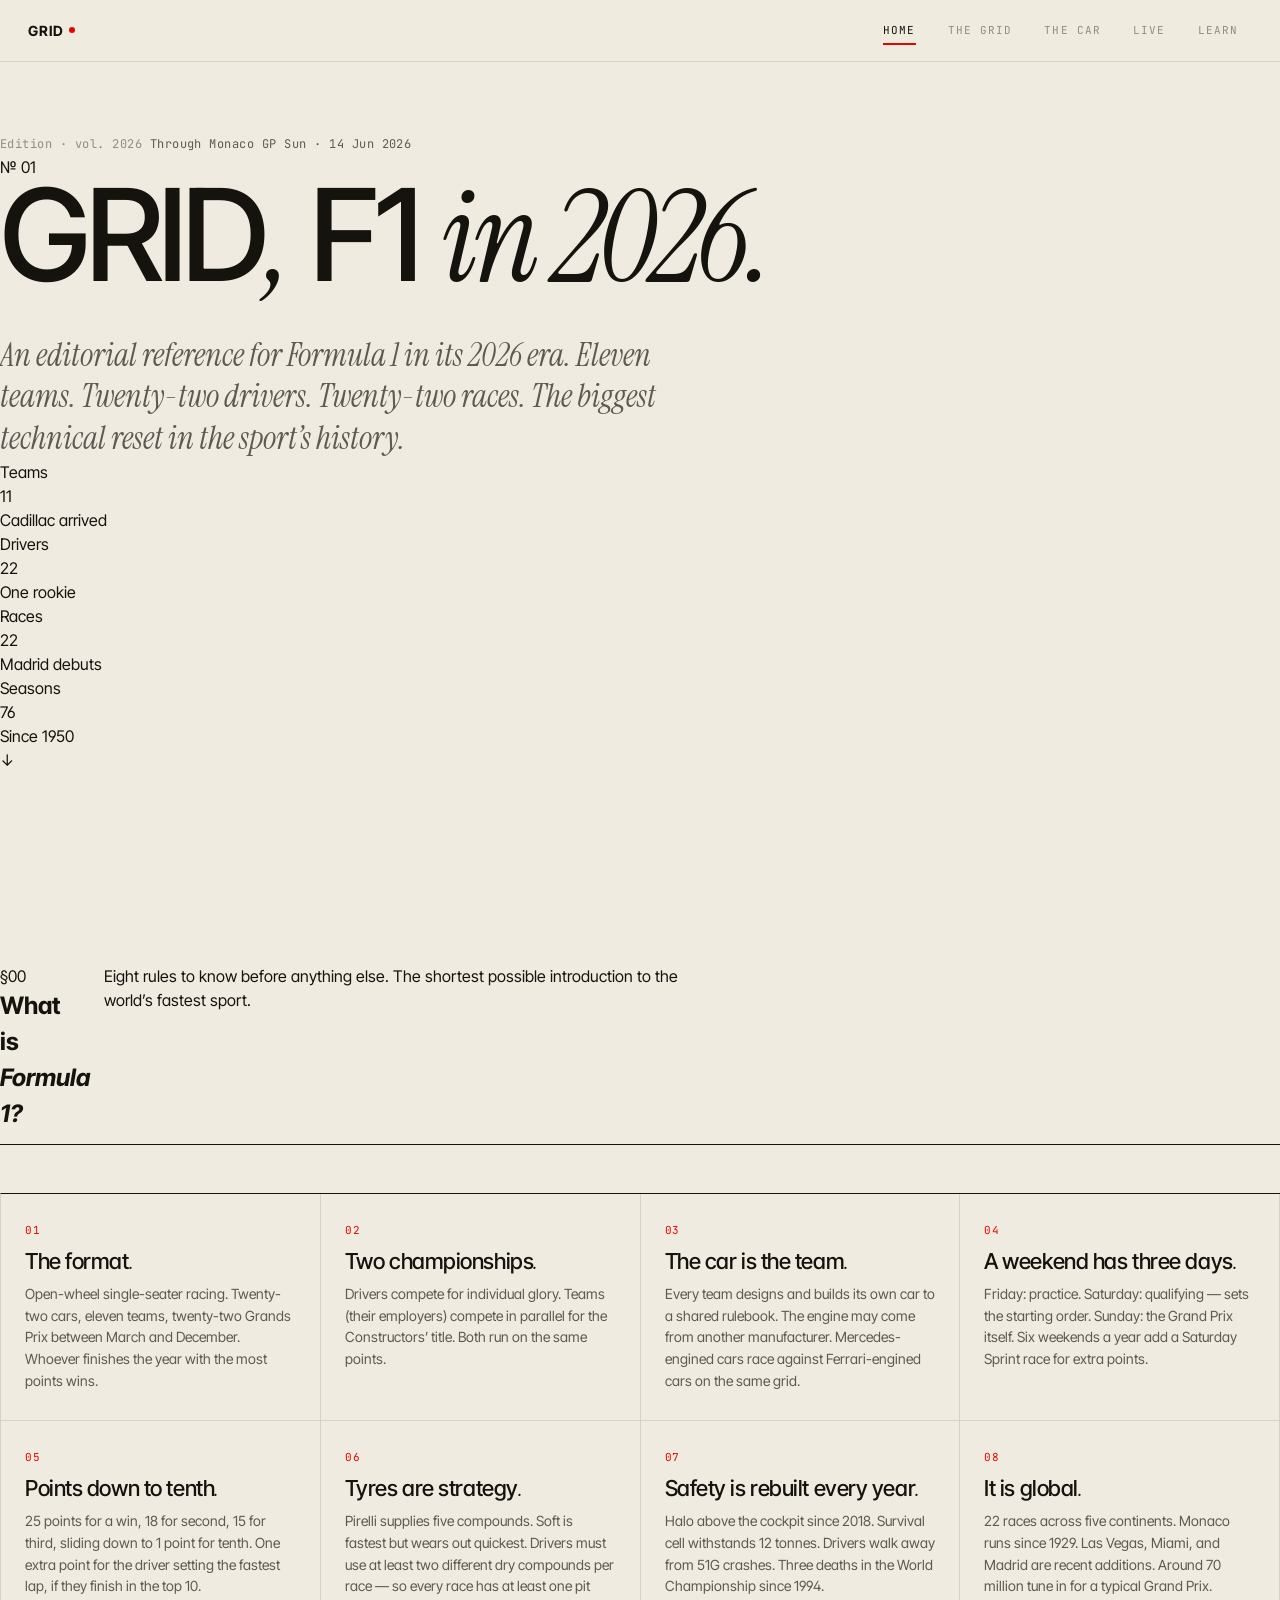
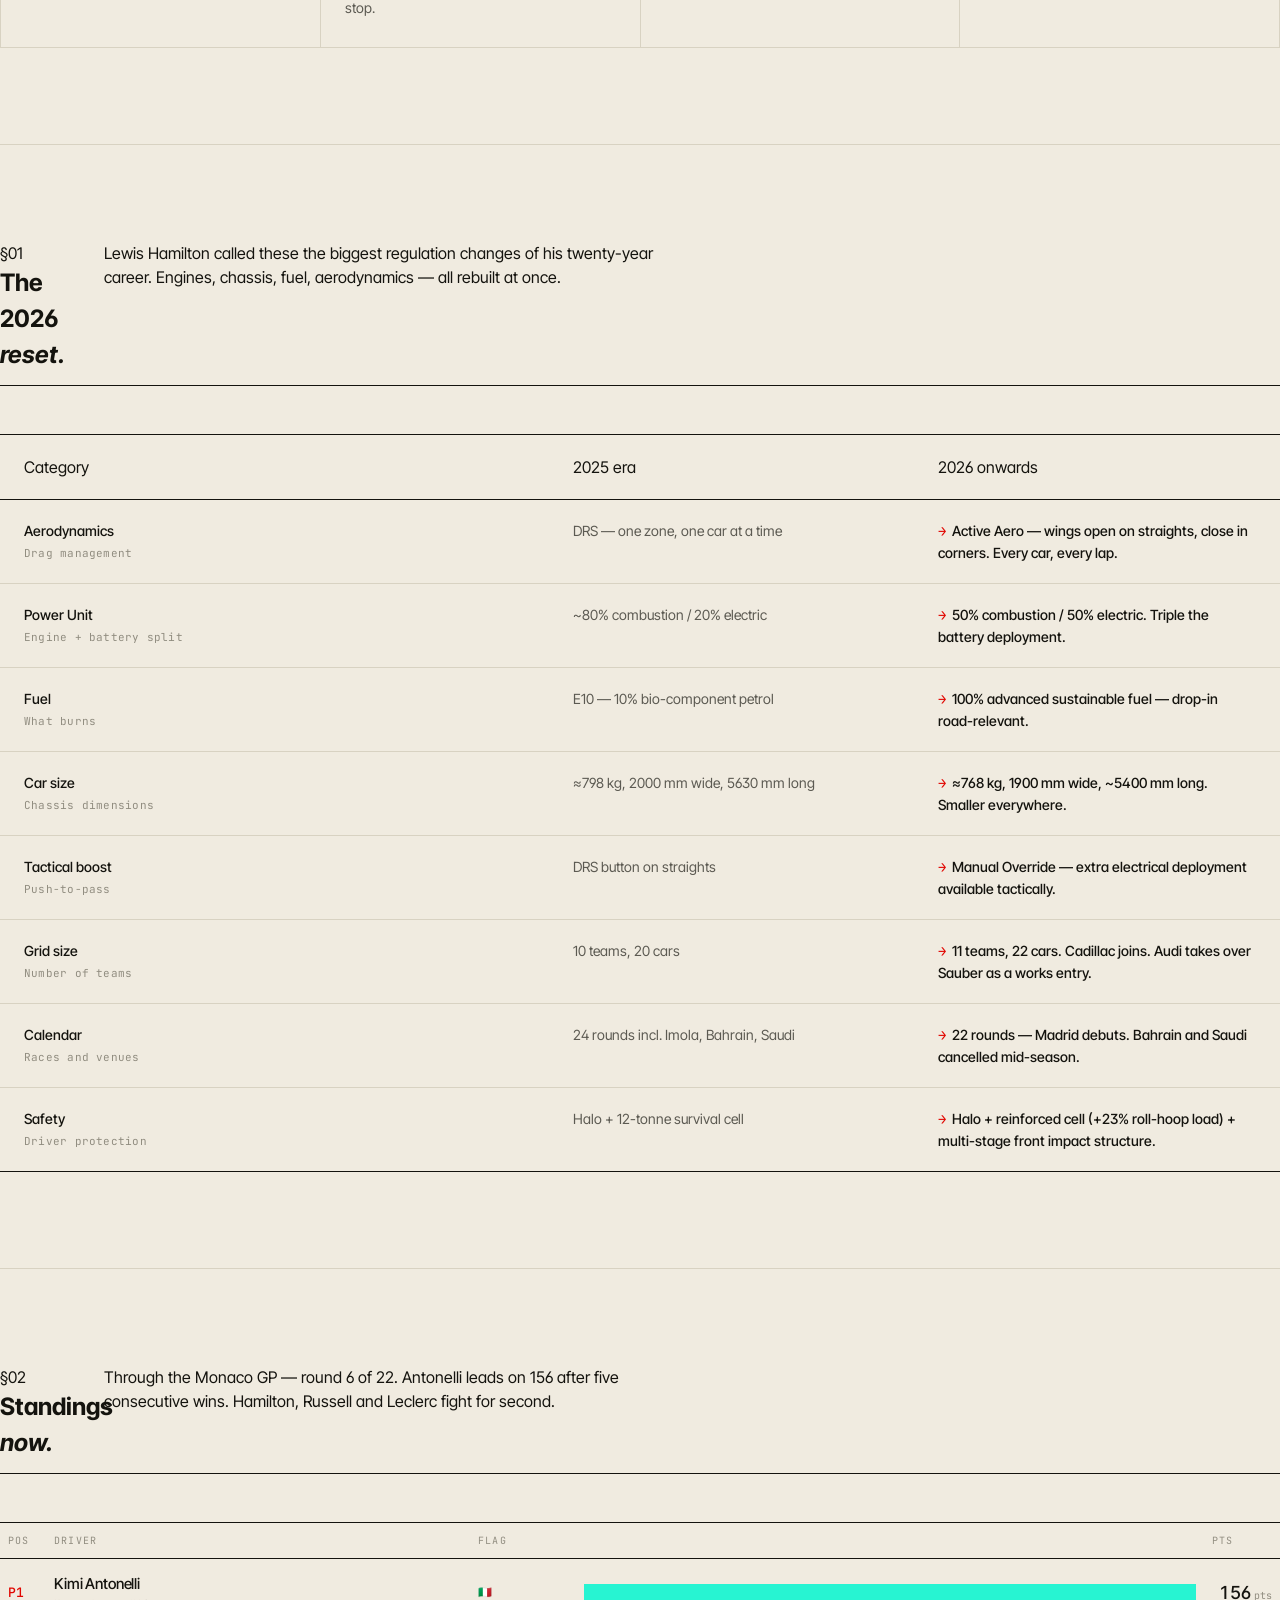
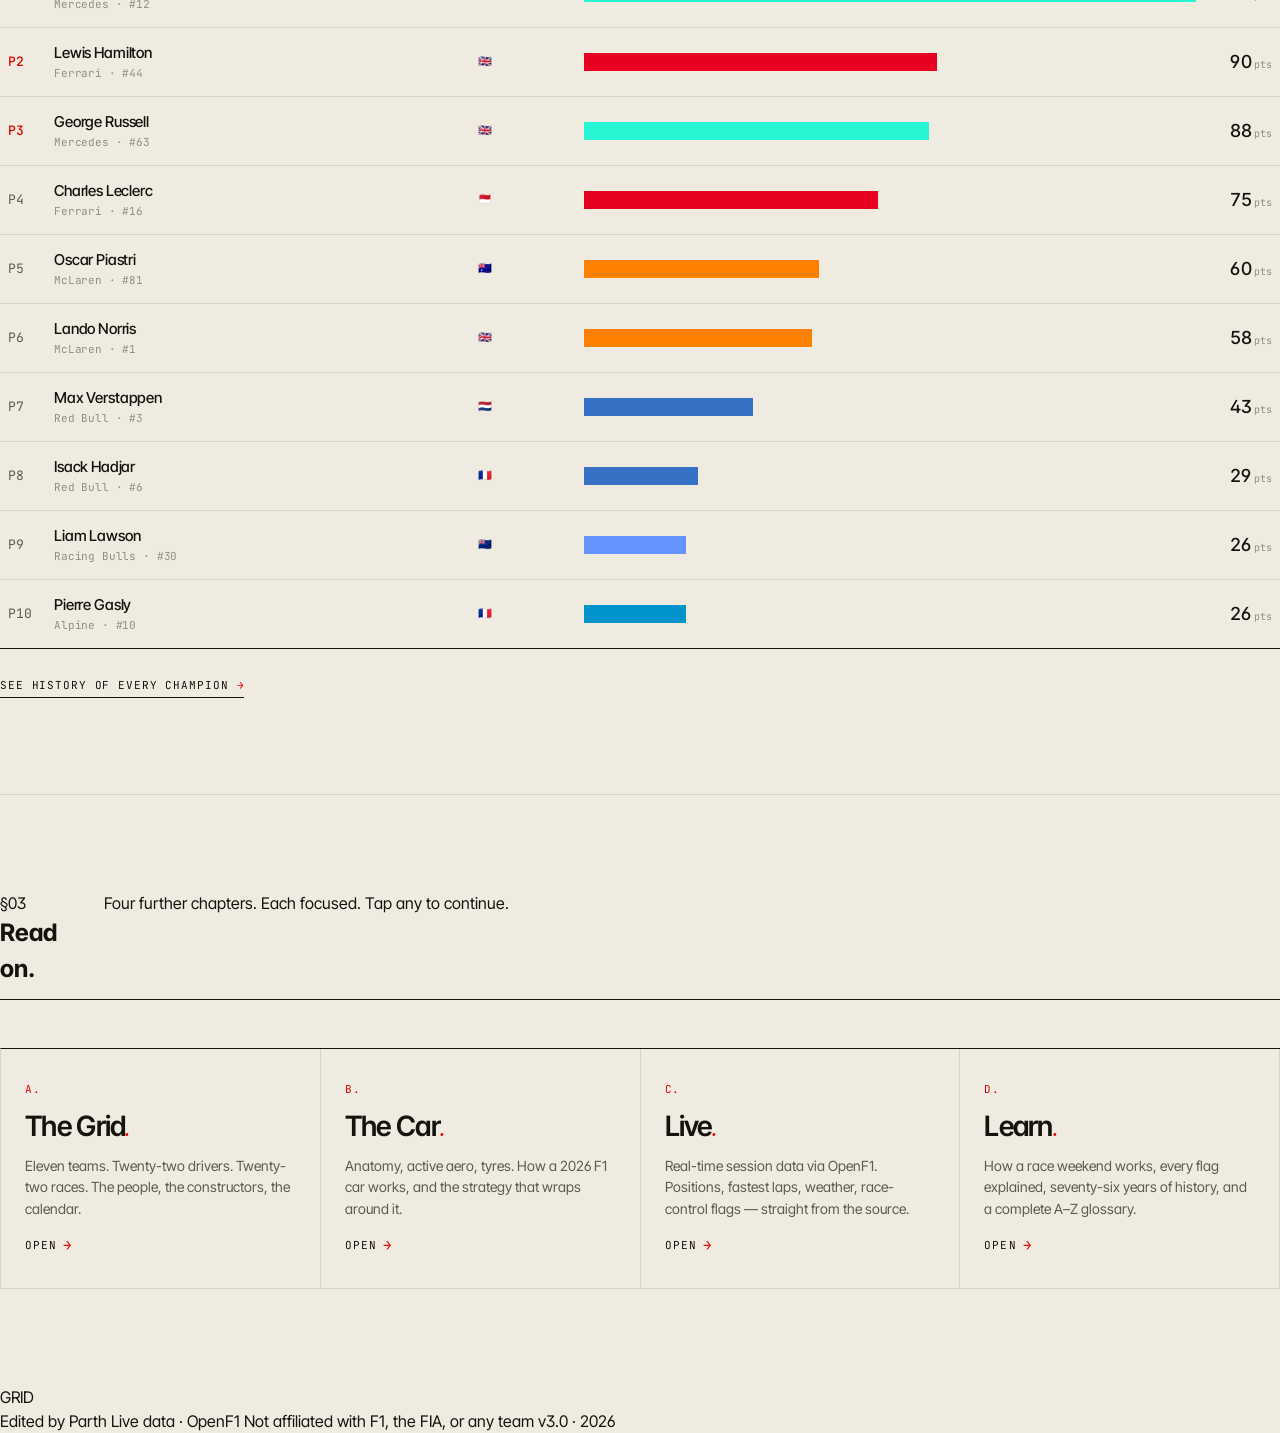
==== commit c95640af: "v3" ====
--- a/index.html
+++ b/index.html
@@ -3,567 +3,174 @@
 <head>
 <meta charset="UTF-8">
 <meta name="viewport" content="width=device-width, initial-scale=1.0">
-<meta name="description" content="GRID — a reference for Formula 1's 2026 era. Eleven teams, twenty-two drivers, twenty-two tracks. Compressed and explained.">
+<meta name="description" content="GRID — Formula 1 in 2026. An editorial reference. Eleven teams, twenty-two drivers, the biggest technical reset in F1 history.">
 <meta name="theme-color" content="#F0EBE0">
-<title>GRID — F1 2026 reference</title>
-
+<title>GRID · F1 2026</title>
 <link rel="preconnect" href="https://fonts.googleapis.com">
 <link rel="preconnect" href="https://fonts.gstatic.com" crossorigin>
-<link href="https://fonts.googleapis.com/css2?family=Inter+Tight:ital,wght@0,400;0,500;0,600;1,400&family=Instrument+Serif:ital@0;1&family=JetBrains+Mono:wght@400;500&display=swap" rel="stylesheet">
+<link href="https://fonts.googleapis.com/css2?family=Inter+Tight:wght@400;500;600;700&family=Instrument+Serif:ital@0;1&family=JetBrains+Mono:wght@400;500&display=swap" rel="stylesheet">
 <link rel="stylesheet" href="css/styles.css">
-<link rel="icon" type="image/svg+xml" href="data:image/svg+xml,%3Csvg xmlns='http://www.w3.org/2000/svg' viewBox='0 0 32 32'%3E%3Crect width='32' height='32' fill='%23F0EBE0'/%3E%3Ccircle cx='16' cy='16' r='5' fill='%23E10600'/%3E%3C/svg%3E">
+<link rel="icon" type="image/svg+xml" href="data:image/svg+xml,%3Csvg xmlns='http://www.w3.org/2000/svg' viewBox='0 0 32 32'%3E%3Crect width='32' height='32' fill='%23F0EBE0'/%3E%3Ccircle cx='16' cy='16' r='6' fill='%23E10600'/%3E%3C/svg%3E">
 </head>
-<body>
+<body data-page="home">
 
-<nav class="nav">
-  <div class="nav-inner">
-    <a href="#top" class="nav-mark">
-      <span class="red"></span>
-      <span>GRID</span>
-      <span class="year">↗ 2026 reference</span>
-    </a>
-    <div class="nav-links" id="navLinks">
-      <a href="#changes">01 Reset</a>
-      <a href="#anatomy">02 Car</a>
-      <a href="#teams">03 Teams</a>
-      <a href="#drivers">04 Drivers</a>
-      <a href="#calendar">05 Calendar</a>
-      <a href="#weekend">06 Weekend</a>
-      <a href="#aero">07 Aero</a>
-      <a href="#tyres">08 Tyres</a>
-      <a href="#strategy">09 Strategy</a>
-      <a href="#pitstop">10 Pit stop</a>
-      <a href="#standings">12 Standings</a>
-      <a href="#history">13 History</a>
-      <a href="#glossary">14 A-Z</a>
-    </div>
-    <div class="nav-right">
-      <span class="nav-clock"><span class="nav-clock-text">Through Monaco GP · Round 06</span></span>
-      <button class="nav-toggle" id="navToggle" aria-label="Menu"><span></span><span></span><span></span></button>
-    </div>
+<nav class="page-nav">
+  <a href="./" class="nav-mark"><span>GRID</span><em class="dot"></em></a>
+  <div class="nav-links" id="navLinks">
+    <a href="./" class="active">Home</a>
+    <a href="the-grid/">The Grid</a>
+    <a href="the-car/">The Car</a>
+    <a href="live/">Live</a>
+    <a href="learn/">Learn</a>
   </div>
+  <button class="nav-toggle" id="navToggle" aria-label="Menu"><span></span><span></span><span></span></button>
 </nav>
 
-<!-- ============================================
+<!-- ============================================================
      COVER
-     ============================================ -->
-<section class="cover wrap" id="top">
-  <div class="cover-top">
-    <div>
-      <div class="label">A reference</div>
-      <h1 class="cover-title">GRID<span class="red-dot"></span><br><em>F1, 2026.</em></h1>
+     ============================================================ -->
+<header class="cover">
+  <div class="cover-grid">
+    <div class="cover-meta">
+      <span>Edition · vol. 2026</span>
+      <span>Through Monaco GP</span>
+      <span>Sun · 14 Jun 2026</span>
     </div>
-    <div class="cover-meta">
-      <div><span>Issue</span><span>01 — June 2026</span></div>
-      <div><span>Edition</span><span>Public · open access</span></div>
-      <div><span>Subject</span><span>Formula 1, the 2026 reset</span></div>
-      <div><span>For</span><span>The curious, the new, the obsessed</span></div>
-    </div>
+    <div class="cover-issue">№ 01</div>
   </div>
 
+  <h1 class="cover-title">
+    <span class="line">GRID<em>,</em></span>
+    <span class="line">F1 <em class="serif">in 2026.</em></span>
+  </h1>
+
   <p class="cover-sub">
-    Compressed and explained. Every team, every driver, every track on the 2026 calendar — and the wholesale technical reset that arrived in March.
+    An editorial reference for Formula 1 in its 2026 era. Eleven teams. Twenty-two drivers. Twenty-two races. The biggest technical reset in the sport&rsquo;s history.
   </p>
 
-  <div class="cover-bottom">
-    <div class="cover-stat">
-      <div class="label">Teams</div>
-      <div class="v">11</div>
-      <div class="sub">↑ from 10 · Cadillac in</div>
+  <div class="cover-stats">
+    <div><div class="k">Teams</div><div class="v">11</div><div class="d">Cadillac arrived</div></div>
+    <div><div class="k">Drivers</div><div class="v">22</div><div class="d">One rookie</div></div>
+    <div><div class="k">Races</div><div class="v">22</div><div class="d">Madrid debuts</div></div>
+    <div><div class="k">Seasons</div><div class="v">76</div><div class="d">Since 1950</div></div>
+  </div>
+
+  <div class="cover-divider"><span class="rule"></span><span class="caret">↓</span></div>
+</header>
+
+<!-- ============================================================
+     §00 — WHAT IS FORMULA 1
+     ============================================================ -->
+<section class="section-block" id="primer">
+  <div class="sec-head">
+    <div class="sec-left">
+      <div class="sec-num">§00</div>
+      <h2 class="sec-title">What is <em>Formula 1?</em></h2>
     </div>
-    <div class="cover-stat">
-      <div class="label">Drivers</div>
-      <div class="v">22</div>
-      <div class="sub">7 world champions · 1 rookie</div>
+    <p class="sec-lede">
+      Eight rules to know before anything else. The shortest possible introduction to the world&rsquo;s fastest sport.
+    </p>
+  </div>
+  <div class="primer-grid" id="primerGrid"></div>
+</section>
+
+<!-- ============================================================
+     §01 — THE 2026 RESET
+     ============================================================ -->
+<section class="section-block" id="changes">
+  <div class="sec-head">
+    <div class="sec-left">
+      <div class="sec-num">§01</div>
+      <h2 class="sec-title">The 2026 <em>reset.</em></h2>
     </div>
-    <div class="cover-stat">
-      <div class="label">Rounds</div>
-      <div class="v">22</div>
-      <div class="sub">↓ from 24 · Madrid debuts</div>
-    </div>
-    <div class="cover-stat">
-      <div class="label">Power split</div>
-      <div class="v">50 / 50</div>
-      <div class="sub">Combustion / electric</div>
-    </div>
+    <p class="sec-lede">
+      Lewis Hamilton called these the biggest regulation changes of his twenty-year career. Engines, chassis, fuel, aerodynamics — all rebuilt at once.
+    </p>
+  </div>
+
+  <div class="compare">
+    <div class="compare-head k">Category</div>
+    <div class="compare-head o">2025 era</div>
+    <div class="compare-head n">2026 onwards</div>
   </div>
 </section>
 
-<!-- ============================================
-     §01 — 2026 RESET
-     ============================================ -->
-<section class="section-block" id="changes">
-  <div class="wrap">
-    <header class="sec-head">
-      <div class="num">§01</div>
-      <h2 class="title">What <em>just changed.</em></h2>
-      <p class="desc">Lewis Hamilton called these the biggest regulation changes of his entire 20-year career. Side by side, here is the delta from 2025 to 2026.</p>
-    </header>
+<!-- ============================================================
+     STANDINGS PREVIEW
+     ============================================================ -->
+<section class="section-block" id="standings-preview">
+  <div class="sec-head">
+    <div class="sec-left">
+      <div class="sec-num">§02</div>
+      <h2 class="sec-title">Standings <em>now.</em></h2>
+    </div>
+    <p class="sec-lede">
+      Through the Monaco GP — round 6 of 22. Antonelli leads on 156 after five consecutive wins. Hamilton, Russell and Leclerc fight for second.
+    </p>
+  </div>
+  <div class="standings-list" id="standingsList"></div>
+  <a href="learn/#history" class="read-more">See history of every champion <span class="arrow">→</span></a>
+</section>
 
-    <div class="compare">
-      <div class="compare-col-label">Category</div>
-      <div class="compare-col-label">2025</div>
-      <div class="compare-col-label">2026 →</div>
-      <!-- Rows injected by JS -->
+<!-- ============================================================
+     ROUTE — cards to other pages
+     ============================================================ -->
+<section class="section-block" id="route">
+  <div class="sec-head">
+    <div class="sec-left">
+      <div class="sec-num">§03</div>
+      <h2 class="sec-title">Read on.</h2>
     </div>
+    <p class="sec-lede">
+      Four further chapters. Each focused. Tap any to continue.
+    </p>
+  </div>
+
+  <div class="route-grid">
+    <a href="the-grid/" class="route-card">
+      <div class="route-num">A.</div>
+      <h3>The Grid<em>.</em></h3>
+      <p>Eleven teams. Twenty-two drivers. Twenty-two races. The people, the constructors, the calendar.</p>
+      <span class="route-cta">Open <span class="arrow">→</span></span>
+    </a>
+    <a href="the-car/" class="route-card">
+      <div class="route-num">B.</div>
+      <h3>The Car<em>.</em></h3>
+      <p>Anatomy, active aero, tyres. How a 2026 F1 car works, and the strategy that wraps around it.</p>
+      <span class="route-cta">Open <span class="arrow">→</span></span>
+    </a>
+    <a href="live/" class="route-card">
+      <div class="route-num">C.</div>
+      <h3>Live<em>.</em></h3>
+      <p>Real-time session data via OpenF1. Positions, fastest laps, weather, race-control flags — straight from the source.</p>
+      <span class="route-cta">Open <span class="arrow">→</span></span>
+    </a>
+    <a href="learn/" class="route-card">
+      <div class="route-num">D.</div>
+      <h3>Learn<em>.</em></h3>
+      <p>How a race weekend works, every flag explained, seventy-six years of history, and a complete A&ndash;Z glossary.</p>
+      <span class="route-cta">Open <span class="arrow">→</span></span>
+    </a>
   </div>
 </section>
 
-<!-- ============================================
-     §02 — ANATOMY OF A CAR
-     ============================================ -->
-<section class="section-block" id="anatomy">
-  <div class="wrap">
-    <header class="sec-head">
-      <div class="num">§02</div>
-      <h2 class="title">Anatomy of <em>a car.</em></h2>
-      <p class="desc">A 2026 Formula 1 car weighs around 768 kg, including driver. Roughly 1,000 hp combined. Click any number on the diagram to see what it does.</p>
-    </header>
-
-    <div class="anatomy-wrap">
-      <svg class="anatomy-svg" viewBox="0 0 800 280" id="anatomySvg" xmlns="http://www.w3.org/2000/svg" aria-label="Top-down technical diagram of a 2026 F1 car">
-        <!-- Centerline -->
-        <line x1="60" y1="140" x2="760" y2="140" stroke="#D8D2C2" stroke-width="0.5" stroke-dasharray="2 4"/>
-
-        <!-- Floor / outline (top-down, the simplest possible architectural rendering) -->
-        <!-- Front wing -->
-        <rect x="80" y="80" width="100" height="120" fill="none" stroke="#14130E" stroke-width="1.2"/>
-        <!-- Front wing endplates lines -->
-        <line x1="80" y1="100" x2="180" y2="100" stroke="#14130E" stroke-width="0.6"/>
-        <line x1="80" y1="180" x2="180" y2="180" stroke="#14130E" stroke-width="0.6"/>
-
-        <!-- Nose -->
-        <path d="M 180 110 L 240 130 L 240 150 L 180 170 Z" fill="none" stroke="#14130E" stroke-width="1.2"/>
-
-        <!-- Front wheels -->
-        <rect x="220" y="60" width="50" height="22" fill="none" stroke="#14130E" stroke-width="1"/>
-        <rect x="220" y="198" width="50" height="22" fill="none" stroke="#14130E" stroke-width="1"/>
-        <!-- Wheel hub circles -->
-        <circle cx="245" cy="71" r="6" fill="none" stroke="#14130E" stroke-width="0.6"/>
-        <circle cx="245" cy="209" r="6" fill="none" stroke="#14130E" stroke-width="0.6"/>
-
-        <!-- Main body / chassis (cockpit area) -->
-        <path d="M 240 110 L 320 105 L 360 110 L 360 170 L 320 175 L 240 170 Z" fill="none" stroke="#14130E" stroke-width="1.2"/>
-
-        <!-- Halo -->
-        <ellipse cx="295" cy="140" rx="22" ry="14" fill="none" stroke="#14130E" stroke-width="1.2"/>
-        <line x1="295" y1="126" x2="295" y2="154" stroke="#14130E" stroke-width="0.6"/>
-
-        <!-- Sidepods / engine cover (widening to engine bay) -->
-        <path d="M 360 105 L 460 100 L 460 180 L 360 175 Z" fill="none" stroke="#14130E" stroke-width="1.2"/>
-        <!-- Sidepod inlet hints -->
-        <rect x="370" y="115" width="80" height="10" fill="none" stroke="#14130E" stroke-width="0.6"/>
-        <rect x="370" y="155" width="80" height="10" fill="none" stroke="#14130E" stroke-width="0.6"/>
-
-        <!-- Engine bay / floor narrowing toward rear -->
-        <path d="M 460 100 L 600 110 L 600 170 L 460 180 Z" fill="none" stroke="#14130E" stroke-width="1.2"/>
-
-        <!-- Floor / diffuser -->
-        <path d="M 240 170 L 600 170 L 600 175 L 240 180 Z" fill="none" stroke="#14130E" stroke-width="0.6"/>
-
-        <!-- Rear wheels -->
-        <rect x="600" y="55" width="55" height="25" fill="none" stroke="#14130E" stroke-width="1"/>
-        <rect x="600" y="200" width="55" height="25" fill="none" stroke="#14130E" stroke-width="1"/>
-        <circle cx="627" cy="67" r="7" fill="none" stroke="#14130E" stroke-width="0.6"/>
-        <circle cx="627" cy="212" r="7" fill="none" stroke="#14130E" stroke-width="0.6"/>
-
-        <!-- Rear crash structure -->
-        <path d="M 600 110 L 670 120 L 670 160 L 600 170 Z" fill="none" stroke="#14130E" stroke-width="1.2"/>
-
-        <!-- Rear wing -->
-        <rect x="640" y="60" width="80" height="160" fill="none" stroke="#14130E" stroke-width="1.2"/>
-        <line x1="640" y1="100" x2="720" y2="100" stroke="#14130E" stroke-width="0.6"/>
-        <line x1="640" y1="140" x2="720" y2="140" stroke="#14130E" stroke-width="0.6"/>
-        <line x1="640" y1="180" x2="720" y2="180" stroke="#14130E" stroke-width="0.6"/>
-
-        <!-- Dimension lines (architectural feel) -->
-        <line x1="60" y1="40" x2="760" y2="40" stroke="#918D80" stroke-width="0.5"/>
-        <line x1="60" y1="36" x2="60" y2="44" stroke="#918D80" stroke-width="0.5"/>
-        <line x1="760" y1="36" x2="760" y2="44" stroke="#918D80" stroke-width="0.5"/>
-        <text x="410" y="34" text-anchor="middle" fill="#5C5A52" font-family="JetBrains Mono" font-size="10" letter-spacing="0.5">5,400 mm</text>
-
-        <line x1="40" y1="40" x2="40" y2="240" stroke="#918D80" stroke-width="0.5"/>
-        <line x1="36" y1="40" x2="44" y2="40" stroke="#918D80" stroke-width="0.5"/>
-        <line x1="36" y1="240" x2="44" y2="240" stroke="#918D80" stroke-width="0.5"/>
-        <text x="28" y="140" text-anchor="middle" fill="#5C5A52" font-family="JetBrains Mono" font-size="10" letter-spacing="0.5" transform="rotate(-90 28 140)">1,900 mm</text>
-
-        <!-- Callout markers (8) -->
-        <g class="anatomy-marker" data-cid="1"><circle cx="130" cy="140" r="11" fill="#F0EBE0" stroke="#14130E" stroke-width="1.2"/><text x="130" y="144" text-anchor="middle" font-family="JetBrains Mono" font-size="11" fill="#14130E" font-weight="500">1</text></g>
-        <g class="anatomy-marker" data-cid="2"><circle cx="295" cy="140" r="11" fill="#F0EBE0" stroke="#14130E" stroke-width="1.2"/><text x="295" y="144" text-anchor="middle" font-family="JetBrains Mono" font-size="11" fill="#14130E" font-weight="500">2</text></g>
-        <g class="anatomy-marker" data-cid="3"><circle cx="270" cy="190" r="11" fill="#F0EBE0" stroke="#14130E" stroke-width="1.2"/><text x="270" y="194" text-anchor="middle" font-family="JetBrains Mono" font-size="11" fill="#14130E" font-weight="500">3</text></g>
-        <g class="anatomy-marker" data-cid="4"><circle cx="410" cy="105" r="11" fill="#F0EBE0" stroke="#14130E" stroke-width="1.2"/><text x="410" y="109" text-anchor="middle" font-family="JetBrains Mono" font-size="11" fill="#14130E" font-weight="500">4</text></g>
-        <g class="anatomy-marker" data-cid="5"><circle cx="410" cy="175" r="11" fill="#F0EBE0" stroke="#14130E" stroke-width="1.2"/><text x="410" y="179" text-anchor="middle" font-family="JetBrains Mono" font-size="11" fill="#14130E" font-weight="500">5</text></g>
-        <g class="anatomy-marker" data-cid="6"><circle cx="530" cy="155" r="11" fill="#F0EBE0" stroke="#14130E" stroke-width="1.2"/><text x="530" y="159" text-anchor="middle" font-family="JetBrains Mono" font-size="11" fill="#14130E" font-weight="500">6</text></g>
-        <g class="anatomy-marker" data-cid="7"><circle cx="680" cy="140" r="11" fill="#F0EBE0" stroke="#14130E" stroke-width="1.2"/><text x="680" y="144" text-anchor="middle" font-family="JetBrains Mono" font-size="11" fill="#14130E" font-weight="500">7</text></g>
-        <g class="anatomy-marker" data-cid="8"><circle cx="627" cy="68" r="11" fill="#F0EBE0" stroke="#14130E" stroke-width="1.2"/><text x="627" y="72" text-anchor="middle" font-family="JetBrains Mono" font-size="11" fill="#14130E" font-weight="500">8</text></g>
-      </svg>
-
-      <div class="anatomy-callouts" id="anatomyCallouts">
-        <!-- Injected by JS -->
-      </div>
-    </div>
-  </div>
-</section>
-
-<!-- ============================================
-     §03 — TEAMS
-     ============================================ -->
-<section class="section-block" id="teams">
-  <div class="wrap">
-    <header class="sec-head">
-      <div class="num">§03</div>
-      <h2 class="title">The <em>eleven.</em></h2>
-      <p class="desc">Each team builds its own car. Two drivers per team. Points combine for the Constructors&rsquo; Championship — and the prize money. Click any row.</p>
-    </header>
-
-    <div class="teams-table" id="teamsTable">
-      <!-- Injected by JS -->
-    </div>
-  </div>
-</section>
-
-<!-- ============================================
-     §04 — DRIVERS
-     ============================================ -->
-<section class="section-block" id="drivers">
-  <div class="wrap">
-    <header class="sec-head">
-      <div class="num">§04</div>
-      <h2 class="title">The <em>twenty-two.</em></h2>
-      <p class="desc">Seven world champions, nineteen titles between them. The widest age range in F1 history — Lindblad is 18, Alonso is 44.</p>
-    </header>
-
-    <div class="drv-filters" id="drvFilters">
-      <button class="drv-filter active" data-filter="all">All · 22</button>
-      <button class="drv-filter" data-filter="champions">Champions</button>
-      <button class="drv-filter" data-filter="rookies">Young (under 24)</button>
-      <button class="drv-filter" data-filter="veterans">Veterans (30+)</button>
-    </div>
-
-    <div class="drv-table" id="drvTable"></div>
-  </div>
-</section>
-
-<!-- ============================================
-     §05 — CALENDAR
-     ============================================ -->
-<section class="section-block" id="calendar">
-  <div class="wrap">
-    <header class="sec-head">
-      <div class="num">§05</div>
-      <h2 class="title">The <em>calendar.</em></h2>
-      <p class="desc">Twenty-two races across five continents. Bahrain and Saudi Arabia were cancelled mid-season. Madrid replaces Imola.</p>
-    </header>
-
-    <div class="cal-filters" id="calFilters">
-      <button class="cal-filter active" data-region="all">All · 22</button>
-      <button class="cal-filter" data-region="europe">Europe</button>
-      <button class="cal-filter" data-region="americas">Americas</button>
-      <button class="cal-filter" data-region="asia">Asia &amp; ME</button>
-      <button class="cal-filter" data-region="oceania">Oceania</button>
-      <button class="cal-filter" data-region="sprint">Sprint weekends</button>
-    </div>
-
-    <div class="cal-grid" id="calGrid"></div>
-  </div>
-</section>
-
-<!-- ============================================
-     §06 — RACE WEEKEND
-     ============================================ -->
-<section class="section-block" id="weekend">
-  <div class="wrap">
-    <header class="sec-head">
-      <div class="num">§06</div>
-      <h2 class="title">A race <em>weekend.</em></h2>
-      <p class="desc">Three days, one race. Every Grand Prix runs to the same rhythm. Click any session below.</p>
-    </header>
-
-    <div class="weekend" id="weekendBox"></div>
-  </div>
-</section>
-
-<!-- ============================================
-     §07 — ACTIVE AERO
-     ============================================ -->
-<section class="section-block" id="aero">
-  <div class="wrap">
-    <header class="sec-head">
-      <div class="num">§07</div>
-      <h2 class="title">Active <em>aero.</em></h2>
-      <p class="desc">DRS is gone. Replaced by wings that physically open and close on the move. Every driver, every lap.</p>
-    </header>
-
-    <div class="aero-wrap">
-      <div class="aero-display" id="aeroDisplay">
-        <!-- SVG injected -->
-      </div>
-
-      <div>
-        <div class="aero-modes">
-          <button class="aero-mode active" data-mode="z">
-            <span class="am-name">Z-Mode</span>
-            <span class="am-sub">In corners</span>
-          </button>
-          <button class="aero-mode" data-mode="x">
-            <span class="am-name">X-Mode</span>
-            <span class="am-sub">On straights</span>
-          </button>
-        </div>
-
-        <div class="aero-info">
-          <h4 id="aeroTitle">Z-Mode <em>— maximum grip.</em></h4>
-          <p id="aeroDesc">In corners, both wing flaps stay closed at their default angle. Maximum downforce, maximum grip. The car can attack the apex without sliding wide.</p>
-
-          <div class="aero-stats">
-            <div>
-              <div class="label">Front flap</div>
-              <div class="v" id="aeroFront">Closed</div>
-            </div>
-            <div>
-              <div class="label">Rear flap</div>
-              <div class="v" id="aeroRear">Closed</div>
-            </div>
-            <div>
-              <div class="label">Top speed</div>
-              <div class="v" id="aeroSpeed">~320 km/h</div>
-              <div class="delta" id="aeroSpeedDelta">Cornering bias</div>
-            </div>
-            <div>
-              <div class="label">Drag</div>
-              <div class="v" id="aeroDrag">High</div>
-              <div class="delta" id="aeroDragDelta">Penalty on straights</div>
-            </div>
-          </div>
-        </div>
-      </div>
-    </div>
-  </div>
-</section>
-
-<!-- ============================================
-     §08 — TYRES
-     ============================================ -->
-<section class="section-block" id="tyres">
-  <div class="wrap">
-    <header class="sec-head">
-      <div class="num">§08</div>
-      <h2 class="title">Five <em>tyres.</em></h2>
-      <p class="desc">Pirelli supplies all of them. Softer = more grip, faster wear. Harder = less grip, lasts longer. The strategic core of every race.</p>
-    </header>
-
-    <div class="tyres-chart">
-      <div class="tyres-chart-head">
-        <div>Compound</div>
-        <div>Pace</div>
-        <div>Life</div>
-        <div>Use</div>
-      </div>
-      <div id="tyresList"></div>
-    </div>
-  </div>
-</section>
-
-<!-- ============================================
-     §09 — STRATEGY SIMULATOR
-     ============================================ -->
-<section class="section-block" id="strategy">
-  <div class="wrap">
-    <header class="sec-head">
-      <div class="num">§09</div>
-      <h2 class="title">Build a <em>strategy.</em></h2>
-      <p class="desc">A 60-lap race. Pick three stints, set their length and compound. The rules: use at least two different dry compounds. Minimise total race time.</p>
-    </header>
-
-    <div class="strat">
-      <div class="strat-stints" id="stratStints"></div>
-      <div class="strat-bar" id="stratBar"></div>
-
-      <div class="strat-result">
-        <div>
-          <div class="label">Total race time</div>
-          <div class="v" id="stratTime">—</div>
-        </div>
-        <div>
-          <div class="label">Pit stops</div>
-          <div class="v" id="stratStops">0</div>
-        </div>
-        <div>
-          <div class="label">Compliance</div>
-          <div class="v" id="stratValid">—</div>
-        </div>
-      </div>
-    </div>
-  </div>
-</section>
-
-<!-- ============================================
-     §10 — PIT STOP
-     ============================================ -->
-<section class="section-block" id="pitstop">
-  <div class="wrap">
-    <header class="sec-head">
-      <div class="num">§10</div>
-      <h2 class="title">Two <em>seconds.</em></h2>
-      <p class="desc">Twenty people change four wheels in less time than it takes you to read this. Try it — tap each wheel as it turns red. The F1 record is 1.82 seconds.</p>
-    </header>
-
-    <div class="pit">
-      <div class="pit-stage">
-        <svg class="pit-car-svg" viewBox="0 0 480 200" xmlns="http://www.w3.org/2000/svg">
-          <!-- Top-down car schematic, no fills -->
-          <line x1="0" y1="100" x2="480" y2="100" stroke="#D8D2C2" stroke-width="0.5" stroke-dasharray="2 4"/>
-          <!-- Front wing -->
-          <rect x="32" y="70" width="48" height="60" fill="none" stroke="#14130E" stroke-width="1"/>
-          <!-- Nose -->
-          <path d="M 80 80 L 130 92 L 130 108 L 80 120 Z" fill="none" stroke="#14130E" stroke-width="1"/>
-          <!-- Cockpit / body -->
-          <path d="M 130 80 L 180 78 L 220 80 L 220 120 L 180 122 L 130 120 Z" fill="none" stroke="#14130E" stroke-width="1"/>
-          <ellipse cx="175" cy="100" rx="14" ry="9" fill="none" stroke="#14130E" stroke-width="1"/>
-          <!-- Sidepods -->
-          <path d="M 220 75 L 320 70 L 320 130 L 220 125 Z" fill="none" stroke="#14130E" stroke-width="1"/>
-          <!-- Engine bay -->
-          <path d="M 320 75 L 400 85 L 400 115 L 320 125 Z" fill="none" stroke="#14130E" stroke-width="1"/>
-          <!-- Rear wing -->
-          <rect x="395" y="55" width="40" height="90" fill="none" stroke="#14130E" stroke-width="1"/>
-          <line x1="395" y1="80" x2="435" y2="80" stroke="#14130E" stroke-width="0.5"/>
-          <line x1="395" y1="120" x2="435" y2="120" stroke="#14130E" stroke-width="0.5"/>
-
-          <!-- Wheels with click targets -->
-          <g class="wheel-target" data-wheel="fl" role="button" aria-label="Front left wheel" tabindex="0">
-            <rect x="125" y="40" width="42" height="22" fill="none" stroke="#14130E" stroke-width="1"/>
-            <circle cx="146" cy="51" r="14" fill="#E8E2D2" stroke="#14130E" stroke-width="0.6"/>
-            <circle cx="146" cy="51" r="7" class="indicator" fill="#B8B1A0"/>
-          </g>
-          <g class="wheel-target" data-wheel="fr" role="button" aria-label="Front right wheel" tabindex="0">
-            <rect x="125" y="138" width="42" height="22" fill="none" stroke="#14130E" stroke-width="1"/>
-            <circle cx="146" cy="149" r="14" fill="#E8E2D2" stroke="#14130E" stroke-width="0.6"/>
-            <circle cx="146" cy="149" r="7" class="indicator" fill="#B8B1A0"/>
-          </g>
-          <g class="wheel-target" data-wheel="rl" role="button" aria-label="Rear left wheel" tabindex="0">
-            <rect x="320" y="38" width="48" height="24" fill="none" stroke="#14130E" stroke-width="1"/>
-            <circle cx="344" cy="50" r="15" fill="#E8E2D2" stroke="#14130E" stroke-width="0.6"/>
-            <circle cx="344" cy="50" r="8" class="indicator" fill="#B8B1A0"/>
-          </g>
-          <g class="wheel-target" data-wheel="rr" role="button" aria-label="Rear right wheel" tabindex="0">
-            <rect x="320" y="138" width="48" height="24" fill="none" stroke="#14130E" stroke-width="1"/>
-            <circle cx="344" cy="150" r="15" fill="#E8E2D2" stroke="#14130E" stroke-width="0.6"/>
-            <circle cx="344" cy="150" r="8" class="indicator" fill="#B8B1A0"/>
-          </g>
-        </svg>
-      </div>
-
-      <div class="pit-side">
-        <h4>Reaction game</h4>
-        <p>Each wheel will light red in a random order. Tap each as it lights. Wrong wheel = +0.5s penalty.</p>
-
-        <div class="pit-meters">
-          <div>
-            <div class="label">Your time</div>
-            <div class="v" id="pitTimer">0.00</div>
-          </div>
-          <div>
-            <div class="label">F1 record</div>
-            <div class="v red">1.82</div>
-          </div>
-          <div>
-            <div class="label">Your best</div>
-            <div class="v" id="pitBest">—</div>
-          </div>
-          <div>
-            <div class="label">Verdict</div>
-            <div class="v" id="pitVerdict" style="font-size: 14px;">Awaiting</div>
-          </div>
-        </div>
-
-        <button class="pit-btn" id="pitStart">Start pit stop</button>
-        <div class="pit-status" id="pitStatus">Press start, then tap each wheel as it goes red.</div>
-      </div>
-    </div>
-  </div>
-</section>
-
-<!-- ============================================
-     §11 — FLAGS
-     ============================================ -->
-<section class="section-block" id="flags">
-  <div class="wrap">
-    <header class="sec-head">
-      <div class="num">§11</div>
-      <h2 class="title">The <em>flags.</em></h2>
-      <p class="desc">Before radios, flags were how drivers were told what was happening on track. Still the official signalling system today.</p>
-    </header>
-
-    <div class="flags-ref" id="flagsRef"></div>
-  </div>
-</section>
-
-<!-- ============================================
-     §12 — STANDINGS
-     ============================================ -->
-<section class="section-block" id="standings">
-  <div class="wrap">
-    <header class="sec-head">
-      <div class="num">§12</div>
-      <h2 class="title">2026 <em>standings.</em></h2>
-      <p class="desc">Through Round 06 — the Monaco Grand Prix. Antonelli&rsquo;s five-race winning streak has him 66 points clear.</p>
-    </header>
-
-    <div class="standings-list" id="standingsList"></div>
-  </div>
-</section>
-
-<!-- ============================================
-     §13 — HISTORY (eras)
-     ============================================ -->
-<section class="section-block" id="history">
-  <div class="wrap">
-    <header class="sec-head">
-      <div class="num">§13</div>
-      <h2 class="title">Seventy-six <em>years.</em></h2>
-      <p class="desc">F1 began in 1950 with seven races. Five eras since, each defined by a technical paradigm and a dominant force.</p>
-    </header>
-
-    <div class="eras" id="erasGrid"></div>
-  </div>
-</section>
-
-<!-- ============================================
-     §14 — GLOSSARY
-     ============================================ -->
-<section class="section-block" id="glossary">
-  <div class="wrap">
-    <header class="sec-head">
-      <div class="num">§14</div>
-      <h2 class="title">A <em>— Z.</em></h2>
-      <p class="desc">Every term you will hear on a broadcast, defined without the jargon. Filter via the search.</p>
-    </header>
-
-    <input type="text" class="gloss-search" id="glossSearch" placeholder="Search · try &ldquo;active aero&rdquo; or &ldquo;undercut&rdquo;">
-    <div class="gloss-list" id="glossList"></div>
-  </div>
-</section>
-
-<!-- ============================================
+<!-- ============================================================
      FOOTER
-     ============================================ -->
-<footer class="footer">
-  <div class="wrap footer-inner">
-    <div class="footer-lock">GRID<span class="red-dot"></span> <em>— 2026 reference.</em></div>
-    <div class="footer-meta">
-      Built by <a href="https://parth8.github.io" target="_blank" rel="noopener">Parth</a> · v1.0 · June 2026<br>
-      Not affiliated with Formula 1, the FIA, or any team<br>
-      An educational reference. F1 marks belong to their owners.
-    </div>
+     ============================================================ -->
+<footer class="page-foot">
+  <div class="foot-mark">GRID</div>
+  <div class="foot-meta">
+    <span>Edited by <a href="https://parth8.github.io" target="_blank" rel="noopener">Parth</a></span>
+    <span>Live data · <a href="https://openf1.org" target="_blank" rel="noopener">OpenF1</a></span>
+    <span>Not affiliated with F1, the FIA, or any team</span>
+    <span>v3.0 · 2026</span>
   </div>
 </footer>
 
-<!-- ============================================
-     MODAL
-     ============================================ -->
-<div class="modal" id="detailModal">
-  <div class="modal-panel" id="detailPanel">
-    <button class="modal-close" id="modalClose" aria-label="Close">×</button>
+<!-- Detail modal -->
+<div class="modal-overlay" id="detailModal">
+  <div class="modal">
+    <button class="modal-close" id="modalClose">×</button>
     <div id="detailBody"></div>
   </div>
 </div>
--- a/css/styles.css
+++ b/css/styles.css
@@ -115,60 +115,54 @@
 }
 
 /* ============================================================
-   NAV
-   ============================================================ */
-.nav {
+   NAV (cross-page)
+   ============================================================ */
+.page-nav {
   position: sticky;
   top: 0;
-  z-index: 50;
-  background: var(--paper);
-  border-bottom: 1px solid var(--rule);
-  backdrop-filter: blur(8px);
-  -webkit-backdrop-filter: blur(8px);
-}
-.nav-inner {
+  z-index: 80;
   display: flex;
   align-items: center;
   justify-content: space-between;
-  padding: 14px 32px;
-  gap: 24px;
+  padding: 14px 28px;
+  background: rgba(240, 235, 224, 0.94);
+  backdrop-filter: blur(12px) saturate(140%);
+  -webkit-backdrop-filter: blur(12px) saturate(140%);
+  border-bottom: 1px solid var(--rule);
 }
 .nav-mark {
   font-family: var(--sans);
-  font-weight: 500;
-  font-size: 17px;
-  letter-spacing: -0.01em;
-  display: flex;
-  align-items: baseline;
-  gap: 10px;
-}
-.nav-mark .red {
-  width: 8px;
-  height: 8px;
+  font-weight: 700;
+  letter-spacing: 0.06em;
+  font-size: 14px;
+  color: var(--ink);
+  text-decoration: none;
+  display: inline-flex;
+  align-items: center;
+  gap: 6px;
+}
+.nav-mark .dot {
+  width: 6px;
+  height: 6px;
+  border-radius: 50%;
   background: var(--red);
   display: inline-block;
-  border-radius: 50%;
-  transform: translateY(-1px);
-}
-.nav-mark .year {
-  font-family: var(--mono);
-  font-size: 12px;
-  color: var(--ink-3);
-  font-weight: 400;
-  letter-spacing: 0.04em;
 }
 .nav-links {
   display: flex;
-  gap: 2px;
-  font-family: var(--mono);
-  font-size: 12px;
-  letter-spacing: 0;
+  gap: 4px;
+  align-items: center;
 }
 .nav-links a {
-  padding: 8px 12px;
-  color: var(--ink-2);
-  border-radius: 2px;
-  transition: color 0.15s var(--ease), background 0.15s var(--ease);
+  font-family: var(--mono);
+  font-size: 11px;
+  letter-spacing: 0.1em;
+  text-transform: uppercase;
+  text-decoration: none;
+  color: var(--ink-3);
+  padding: 8px 14px;
+  border-radius: 1px;
+  transition: color 0.18s var(--ease);
   position: relative;
 }
 .nav-links a:hover { color: var(--ink); }
@@ -176,73 +170,599 @@
 .nav-links a.active::after {
   content: '';
   position: absolute;
-  bottom: -1px;
-  left: 12px;
-  right: 12px;
-  height: 1px;
+  left: 14px;
+  right: 14px;
+  bottom: 2px;
+  height: 2px;
   background: var(--red);
 }
-.nav-right {
-  display: flex;
-  align-items: center;
-  gap: 12px;
-  font-family: var(--mono);
-  font-size: 11px;
-  color: var(--ink-2);
-  letter-spacing: 0.02em;
-}
-.nav-clock {
-  display: inline-flex;
-  align-items: center;
-  gap: 6px;
-}
-.nav-clock::before {
-  content: '';
-  width: 5px;
-  height: 5px;
-  border-radius: 50%;
-  background: var(--red);
-  animation: pulse 2s ease-in-out infinite;
-}
-@keyframes pulse {
-  0%, 100% { opacity: 1; }
-  50% { opacity: 0.3; }
-}
-.nav-toggle { display: none; }
-
-@media (max-width: 960px) {
+
+.nav-toggle { display: none; background: none; border: none; flex-direction: column; gap: 5px; padding: 6px; cursor: pointer; }
+.nav-toggle span { width: 22px; height: 1.5px; background: var(--ink); transition: 0.25s var(--ease); }
+.nav-toggle.open span:nth-child(1) { transform: translateY(7px) rotate(45deg); }
+.nav-toggle.open span:nth-child(2) { opacity: 0; }
+.nav-toggle.open span:nth-child(3) { transform: translateY(-7px) rotate(-45deg); }
+
+@media (max-width: 880px) {
+  .page-nav { padding: 12px 18px; }
   .nav-links {
-    position: absolute;
-    top: 100%;
-    left: 0;
-    right: 0;
+    position: fixed;
+    top: 56px;
+    left: 0; right: 0;
     flex-direction: column;
     background: var(--paper);
     border-bottom: 1px solid var(--rule);
-    padding: 8px 16px 12px;
-    transform: translateY(-150%);
-    transition: transform 0.3s var(--ease);
+    padding: 8px;
     gap: 0;
+    transform: translateY(-130%);
+    transition: transform 0.35s var(--ease);
   }
   .nav-links.open { transform: translateY(0); }
-  .nav-links a { padding: 10px 8px; }
-  .nav-links a.active::after { left: 8px; right: auto; width: 24px; }
-  .nav-toggle {
-    display: inline-flex;
-    flex-direction: column;
-    gap: 4px;
-    padding: 8px;
-  }
-  .nav-toggle span {
-    width: 18px;
-    height: 1.5px;
-    background: var(--ink);
-    transition: transform 0.3s var(--ease), opacity 0.2s var(--ease);
-  }
-  .nav-toggle.open span:nth-child(1) { transform: translateY(5.5px) rotate(45deg); }
-  .nav-toggle.open span:nth-child(2) { opacity: 0; }
-  .nav-toggle.open span:nth-child(3) { transform: translateY(-5.5px) rotate(-45deg); }
-  .nav-right .nav-clock-text { display: none; }
+  .nav-links a { padding: 14px 18px; font-size: 12px; width: 100%; }
+  .nav-toggle { display: flex; }
+}
+
+/* ============================================================
+   PAGE HEAD (for non-home pages)
+   ============================================================ */
+.page-head {
+  max-width: 1280px;
+  margin: 0 auto;
+  padding: 88px 32px 40px;
+}
+.page-head-grid {
+  display: flex;
+  justify-content: space-between;
+  align-items: baseline;
+  font-family: var(--mono);
+  font-size: 11px;
+  letter-spacing: 0.08em;
+  color: var(--ink-3);
+  margin-bottom: 56px;
+}
+.page-head-meta {
+  display: flex;
+  gap: 20px;
+  flex-wrap: wrap;
+}
+.page-head-issue {
+  font-family: var(--mono);
+  font-size: 11px;
+  letter-spacing: 0.08em;
+  color: var(--ink-3);
+}
+.page-head-title {
+  font-family: var(--sans);
+  font-weight: 600;
+  font-size: clamp(56px, 9vw, 124px);
+  line-height: 0.95;
+  letter-spacing: -0.04em;
+  margin-bottom: 24px;
+}
+.page-head-title em {
+  font-family: var(--serif);
+  font-style: italic;
+  font-weight: 400;
+  letter-spacing: -0.02em;
+}
+.page-head-sub {
+  font-family: var(--sans);
+  font-size: 18px;
+  color: var(--ink-2);
+  line-height: 1.5;
+  max-width: 640px;
+}
+@media (max-width: 700px) {
+  .page-head { padding: 60px 20px 24px; }
+}
+
+/* ============================================================
+   PAGE NEXT (bottom-of-page nav link)
+   ============================================================ */
+.page-next {
+  max-width: 1280px;
+  margin: 64px auto 0;
+  padding: 0 32px;
+}
+.next-link {
+  display: block;
+  text-decoration: none;
+  color: inherit;
+  border-top: 1px solid var(--rule);
+  padding: 32px 0;
+  transition: padding 0.25s var(--ease);
+}
+.next-link:hover { padding-left: 12px; }
+.next-label {
+  font-family: var(--mono);
+  font-size: 11px;
+  letter-spacing: 0.08em;
+  color: var(--ink-3);
+  margin-bottom: 8px;
+}
+.next-title {
+  font-family: var(--sans);
+  font-weight: 500;
+  font-size: 44px;
+  letter-spacing: -0.03em;
+  color: var(--ink);
+  display: flex;
+  align-items: baseline;
+  gap: 16px;
+}
+.next-title em {
+  font-family: var(--serif);
+  font-style: italic;
+  font-weight: 400;
+}
+.next-title .arrow {
+  font-family: var(--mono);
+  font-size: 28px;
+  color: var(--red);
+}
+@media (max-width: 700px) { .next-title { font-size: 32px; } }
+
+/* ============================================================
+   ROUTE CARDS (on home page)
+   ============================================================ */
+.route-grid {
+  display: grid;
+  grid-template-columns: repeat(4, 1fr);
+  border-top: 1px solid var(--ink);
+  border-left: 1px solid var(--rule);
+}
+.route-card {
+  border-right: 1px solid var(--rule);
+  border-bottom: 1px solid var(--rule);
+  padding: 32px 24px;
+  text-decoration: none;
+  color: inherit;
+  display: flex;
+  flex-direction: column;
+  gap: 14px;
+  position: relative;
+  transition: background 0.18s var(--ease);
+  min-height: 240px;
+}
+.route-card:hover { background: rgba(20, 19, 14, 0.03); }
+.route-num {
+  font-family: var(--mono);
+  font-size: 11px;
+  letter-spacing: 0.08em;
+  color: var(--red);
+}
+.route-card h3 {
+  font-family: var(--sans);
+  font-weight: 600;
+  font-size: 28px;
+  letter-spacing: -0.025em;
+  line-height: 1;
+}
+.route-card h3 em {
+  font-family: var(--serif);
+  font-style: italic;
+  font-weight: 400;
+  color: var(--red);
+}
+.route-card p {
+  font-family: var(--sans);
+  font-size: 14px;
+  color: var(--ink-2);
+  line-height: 1.55;
+  flex: 1;
+}
+.route-cta {
+  font-family: var(--mono);
+  font-size: 11px;
+  letter-spacing: 0.1em;
+  text-transform: uppercase;
+  color: var(--ink);
+  display: flex;
+  align-items: center;
+  gap: 6px;
+}
+.route-cta .arrow {
+  color: var(--red);
+  font-size: 14px;
+}
+@media (max-width: 1100px) { .route-grid { grid-template-columns: repeat(2, 1fr); } }
+@media (max-width: 600px)  { .route-grid { grid-template-columns: 1fr; } }
+
+.read-more {
+  display: inline-flex;
+  align-items: center;
+  gap: 8px;
+  font-family: var(--mono);
+  font-size: 11px;
+  letter-spacing: 0.08em;
+  text-transform: uppercase;
+  color: var(--ink);
+  text-decoration: none;
+  margin-top: 28px;
+  padding-bottom: 4px;
+  border-bottom: 1px solid var(--ink);
+  transition: gap 0.18s var(--ease);
+}
+.read-more:hover { gap: 14px; }
+.read-more .arrow { color: var(--red); }
+
+/* ============================================================
+   §C — LIVE PAGE (OpenF1)
+   ============================================================ */
+.live-card {
+  border: 1px solid var(--rule);
+  background: var(--paper-tint);
+  padding: 32px;
+  min-height: 200px;
+  display: flex;
+  flex-direction: column;
+}
+.live-card-head {
+  display: grid;
+  grid-template-columns: 1fr auto;
+  align-items: end;
+  gap: 24px;
+  padding-bottom: 20px;
+  border-bottom: 1px solid var(--rule);
+  margin-bottom: 24px;
+}
+.live-card-eyebrow {
+  font-family: var(--mono);
+  font-size: 11px;
+  letter-spacing: 0.08em;
+  color: var(--red);
+  margin-bottom: 8px;
+}
+.live-card-title {
+  font-family: var(--sans);
+  font-weight: 600;
+  font-size: 36px;
+  letter-spacing: -0.025em;
+  line-height: 1;
+}
+.live-card-title em {
+  font-family: var(--serif);
+  font-style: italic;
+  font-weight: 400;
+}
+.live-card-side { text-align: right; }
+.live-card-side .k {
+  font-family: var(--mono);
+  font-size: 10px;
+  letter-spacing: 0.08em;
+  color: var(--ink-3);
+  text-transform: uppercase;
+  margin-bottom: 4px;
+}
+.live-card-side .v {
+  font-family: var(--mono);
+  font-size: 14px;
+  color: var(--ink);
+}
+.live-card-meta {
+  display: grid;
+  grid-template-columns: repeat(4, 1fr);
+  gap: 24px;
+}
+.live-card-meta > div {
+  border-left: 2px solid var(--rule);
+  padding-left: 12px;
+}
+.live-card-meta .k {
+  font-family: var(--mono);
+  font-size: 10px;
+  letter-spacing: 0.08em;
+  color: var(--ink-3);
+  text-transform: uppercase;
+  margin-bottom: 4px;
+}
+.live-card-meta .v {
+  font-family: var(--mono);
+  font-size: 14px;
+  color: var(--ink);
+}
+.live-card-meta .v.large {
+  font-family: var(--sans);
+  font-weight: 600;
+  font-size: 22px;
+  letter-spacing: -0.02em;
+}
+@media (max-width: 800px) {
+  .live-card-meta { grid-template-columns: 1fr 1fr; }
+}
+
+.live-empty {
+  font-family: var(--sans);
+  font-size: 14px;
+  color: var(--ink-3);
+  font-style: italic;
+  padding: 32px 0;
+  text-align: center;
+}
+.live-error {
+  font-family: var(--mono);
+  font-size: 12px;
+  color: var(--red);
+  padding: 16px;
+  border: 1px dashed var(--red);
+  background: rgba(225, 6, 0, 0.04);
+}
+
+.live-loading {
+  display: flex;
+  flex-direction: column;
+  align-items: center;
+  justify-content: center;
+  gap: 16px;
+  padding: 48px;
+  flex: 1;
+}
+.live-pulse {
+  display: flex;
+  gap: 8px;
+}
+.live-pulse span {
+  width: 8px;
+  height: 8px;
+  border-radius: 50%;
+  background: var(--red);
+  animation: livepulse 1.4s ease-in-out infinite;
+}
+.live-pulse span:nth-child(2) { animation-delay: 0.2s; }
+.live-pulse span:nth-child(3) { animation-delay: 0.4s; }
+@keyframes livepulse {
+  0%, 80%, 100% { opacity: 0.2; transform: scale(0.7); }
+  40% { opacity: 1; transform: scale(1); }
+}
+.live-loading-text {
+  font-family: var(--mono);
+  font-size: 11px;
+  letter-spacing: 0.08em;
+  color: var(--ink-3);
+  text-transform: uppercase;
+}
+
+/* Positions */
+.live-positions {
+  border-top: 1px solid var(--ink);
+}
+.live-pos-row {
+  display: grid;
+  grid-template-columns: 48px 36px 1fr auto;
+  align-items: center;
+  gap: 16px;
+  padding: 14px 16px;
+  border-bottom: 1px solid var(--rule);
+  font-family: var(--sans);
+  transition: background 0.15s var(--ease);
+}
+.live-pos-row.head {
+  font-family: var(--mono);
+  font-size: 10px;
+  letter-spacing: 0.1em;
+  color: var(--ink-3);
+  text-transform: uppercase;
+  border-bottom: 1px solid var(--ink);
+}
+.live-pos-row .pos {
+  font-family: var(--sans);
+  font-weight: 500;
+  font-size: 18px;
+  letter-spacing: -0.01em;
+}
+.live-pos-row.head .pos { font-family: var(--mono); font-size: 10px; font-weight: 400; }
+.live-pos-row .num {
+  font-family: var(--mono);
+  font-size: 11px;
+  color: var(--ink-3);
+  text-align: center;
+}
+.live-pos-row .name {
+  font-family: var(--sans);
+  font-weight: 500;
+  font-size: 15px;
+  letter-spacing: -0.01em;
+}
+.live-pos-row .name .team {
+  font-family: var(--mono);
+  font-size: 10px;
+  letter-spacing: 0.08em;
+  text-transform: uppercase;
+  color: var(--ink-3);
+  margin-top: 2px;
+  display: block;
+}
+.live-pos-row .team-dot {
+  display: inline-block;
+  width: 6px;
+  height: 6px;
+  border-radius: 50%;
+  margin-right: 6px;
+  vertical-align: middle;
+}
+.live-pos-row .gap {
+  font-family: var(--mono);
+  font-size: 12px;
+  color: var(--ink-2);
+  text-align: right;
+}
+.live-pos-row.podium-1 { background: rgba(225, 6, 0, 0.04); }
+.live-pos-row.podium-1 .pos { color: var(--red); font-size: 22px; }
+
+/* Fastest lap + Weather (split) */
+.live-split {
+  display: grid;
+  grid-template-columns: 1fr 1fr;
+  gap: 24px;
+}
+.live-fast-card, .live-weather-card {
+  border: 1px solid var(--rule);
+  padding: 24px;
+  background: var(--paper-tint);
+}
+.live-fast-driver {
+  display: flex;
+  align-items: baseline;
+  gap: 12px;
+  margin-bottom: 16px;
+}
+.live-fast-driver .name {
+  font-family: var(--sans);
+  font-weight: 600;
+  font-size: 28px;
+  letter-spacing: -0.025em;
+}
+.live-fast-driver .num {
+  font-family: var(--mono);
+  font-size: 14px;
+  color: var(--ink-3);
+}
+.live-fast-time {
+  font-family: var(--mono);
+  font-size: 36px;
+  color: var(--red);
+  letter-spacing: 0.02em;
+  margin-bottom: 12px;
+}
+.live-fast-detail {
+  display: grid;
+  grid-template-columns: 1fr 1fr;
+  gap: 12px;
+}
+.live-fast-detail .k {
+  font-family: var(--mono);
+  font-size: 10px;
+  letter-spacing: 0.08em;
+  text-transform: uppercase;
+  color: var(--ink-3);
+}
+.live-fast-detail .v {
+  font-family: var(--mono);
+  font-size: 14px;
+  color: var(--ink);
+  margin-top: 2px;
+}
+
+.live-weather-grid {
+  display: grid;
+  grid-template-columns: 1fr 1fr;
+  gap: 16px;
+}
+.live-weather-grid > div {
+  border-left: 2px solid var(--rule);
+  padding-left: 12px;
+}
+.live-weather-grid .k {
+  font-family: var(--mono);
+  font-size: 10px;
+  letter-spacing: 0.08em;
+  text-transform: uppercase;
+  color: var(--ink-3);
+  margin-bottom: 4px;
+}
+.live-weather-grid .v {
+  font-family: var(--mono);
+  font-size: 22px;
+  color: var(--ink);
+}
+.live-weather-grid .d {
+  font-family: var(--mono);
+  font-size: 11px;
+  color: var(--ink-3);
+  margin-top: 2px;
+}
+@media (max-width: 900px) {
+  .live-split { grid-template-columns: 1fr; }
+}
+
+/* Race control */
+.live-control {
+  border: 1px solid var(--rule);
+  background: var(--paper-tint);
+  max-height: 480px;
+  overflow-y: auto;
+}
+.live-control-item {
+  display: grid;
+  grid-template-columns: 100px 80px 1fr;
+  gap: 16px;
+  padding: 14px 20px;
+  border-bottom: 1px solid var(--rule);
+  font-family: var(--mono);
+  font-size: 12px;
+  align-items: baseline;
+}
+.live-control-item:last-child { border-bottom: 0; }
+.live-control-item .time {
+  color: var(--ink-3);
+  font-size: 10px;
+  letter-spacing: 0.06em;
+}
+.live-control-item .flag {
+  font-family: var(--mono);
+  font-size: 10px;
+  letter-spacing: 0.1em;
+  text-transform: uppercase;
+  padding: 2px 6px;
+  text-align: center;
+  align-self: flex-start;
+}
+.live-control-item .flag.green { background: #2A7E2A; color: #fff; }
+.live-control-item .flag.yellow { background: #F4D72E; color: var(--ink); }
+.live-control-item .flag.red { background: var(--red); color: #fff; }
+.live-control-item .flag.blue { background: #1F6FD0; color: #fff; }
+.live-control-item .flag.chequered { background: var(--ink); color: #fff; }
+.live-control-item .flag.other { background: var(--ink-3); color: var(--paper); }
+.live-control-item .msg {
+  font-family: var(--sans);
+  font-size: 14px;
+  color: var(--ink);
+  line-height: 1.5;
+}
+
+/* Meta footer of live page */
+.live-meta-card {
+  border: 1px solid var(--rule);
+  padding: 20px 24px;
+  background: var(--paper-tint);
+}
+.live-meta-row {
+  display: grid;
+  grid-template-columns: 2fr 1fr 1fr auto;
+  align-items: center;
+  gap: 24px;
+}
+.live-meta-row .k {
+  font-family: var(--mono);
+  font-size: 10px;
+  letter-spacing: 0.08em;
+  color: var(--ink-3);
+  text-transform: uppercase;
+  margin-bottom: 2px;
+}
+.live-meta-row .v {
+  font-family: var(--mono);
+  font-size: 12px;
+  color: var(--ink);
+}
+.live-meta-row .v a { color: var(--ink); text-decoration: underline; text-underline-offset: 3px; }
+.live-refresh {
+  font-family: var(--mono);
+  font-size: 11px;
+  letter-spacing: 0.08em;
+  text-transform: uppercase;
+  background: var(--ink);
+  color: var(--paper);
+  border: none;
+  padding: 12px 20px;
+  cursor: pointer;
+  transition: background 0.18s var(--ease);
+}
+.live-refresh:hover { background: var(--red); }
+.live-refresh:disabled { opacity: 0.4; cursor: not-allowed; }
+@media (max-width: 800px) {
+  .live-meta-row { grid-template-columns: 1fr 1fr; }
+  .live-refresh { grid-column: span 2; }
 }
 
 /* ============================================================
@@ -548,6 +1068,8 @@
   text-transform: uppercase;
   color: var(--ink-3);
 }
+/* Right-align the numeric header to match its right-aligned data cell */
+.tt-row.head > div:nth-child(7) { text-align: right; }
 .tt-pos {
   font-family: var(--mono);
   font-size: 12px;
@@ -671,6 +1193,10 @@
   text-transform: uppercase;
   color: var(--ink-3);
 }
+/* Right-align the numeric headers (Titles, Wins, Age) to match data alignment */
+.drv-row.head > div:nth-child(5),
+.drv-row.head > div:nth-child(6),
+.drv-row.head > div:nth-child(7) { text-align: right; }
 .drv-num {
   font-family: var(--mono);
   font-size: 12px;
@@ -1536,8 +2062,54 @@
   letter-spacing: 0.02em;
 }
 .era-stat .k { color: var(--ink-3); display: block; font-size: 10px; margin-bottom: 2px; }
-@media (max-width: 900px) { .eras { grid-template-columns: repeat(2, 1fr); } }
-@media (max-width: 480px) { .eras { grid-template-columns: 1fr; } }
+@media (max-width: 1100px) { .eras { grid-template-columns: repeat(3, 1fr); } }
+@media (max-width: 720px)  { .eras { grid-template-columns: repeat(2, 1fr); } }
+@media (max-width: 480px)  { .eras { grid-template-columns: 1fr; } }
+
+/* ============================================================
+   §00 — WHAT IS FORMULA 1 (primer)
+   ============================================================ */
+.primer-grid {
+  display: grid;
+  grid-template-columns: repeat(4, 1fr);
+  border-top: 1px solid var(--ink);
+  border-left: 1px solid var(--rule);
+}
+.primer-cell {
+  border-right: 1px solid var(--rule);
+  border-bottom: 1px solid var(--rule);
+  padding: 28px 24px;
+  position: relative;
+}
+.primer-cell .num {
+  font-family: var(--mono);
+  font-size: 11px;
+  letter-spacing: 0.08em;
+  color: var(--red);
+  margin-bottom: 12px;
+}
+.primer-cell h3 {
+  font-family: var(--sans);
+  font-weight: 500;
+  font-size: 22px;
+  letter-spacing: -0.02em;
+  line-height: 1.05;
+  margin-bottom: 10px;
+}
+.primer-cell h3 em {
+  font-family: var(--serif);
+  font-style: italic;
+  font-weight: 400;
+  letter-spacing: -0.02em;
+}
+.primer-cell p {
+  font-family: var(--sans);
+  font-size: 14px;
+  color: var(--ink-2);
+  line-height: 1.55;
+}
+@media (max-width: 1100px) { .primer-grid { grid-template-columns: repeat(2, 1fr); } }
+@media (max-width: 600px)  { .primer-grid { grid-template-columns: 1fr; } }
 
 /* ============================================================
    §14 — GLOSSARY
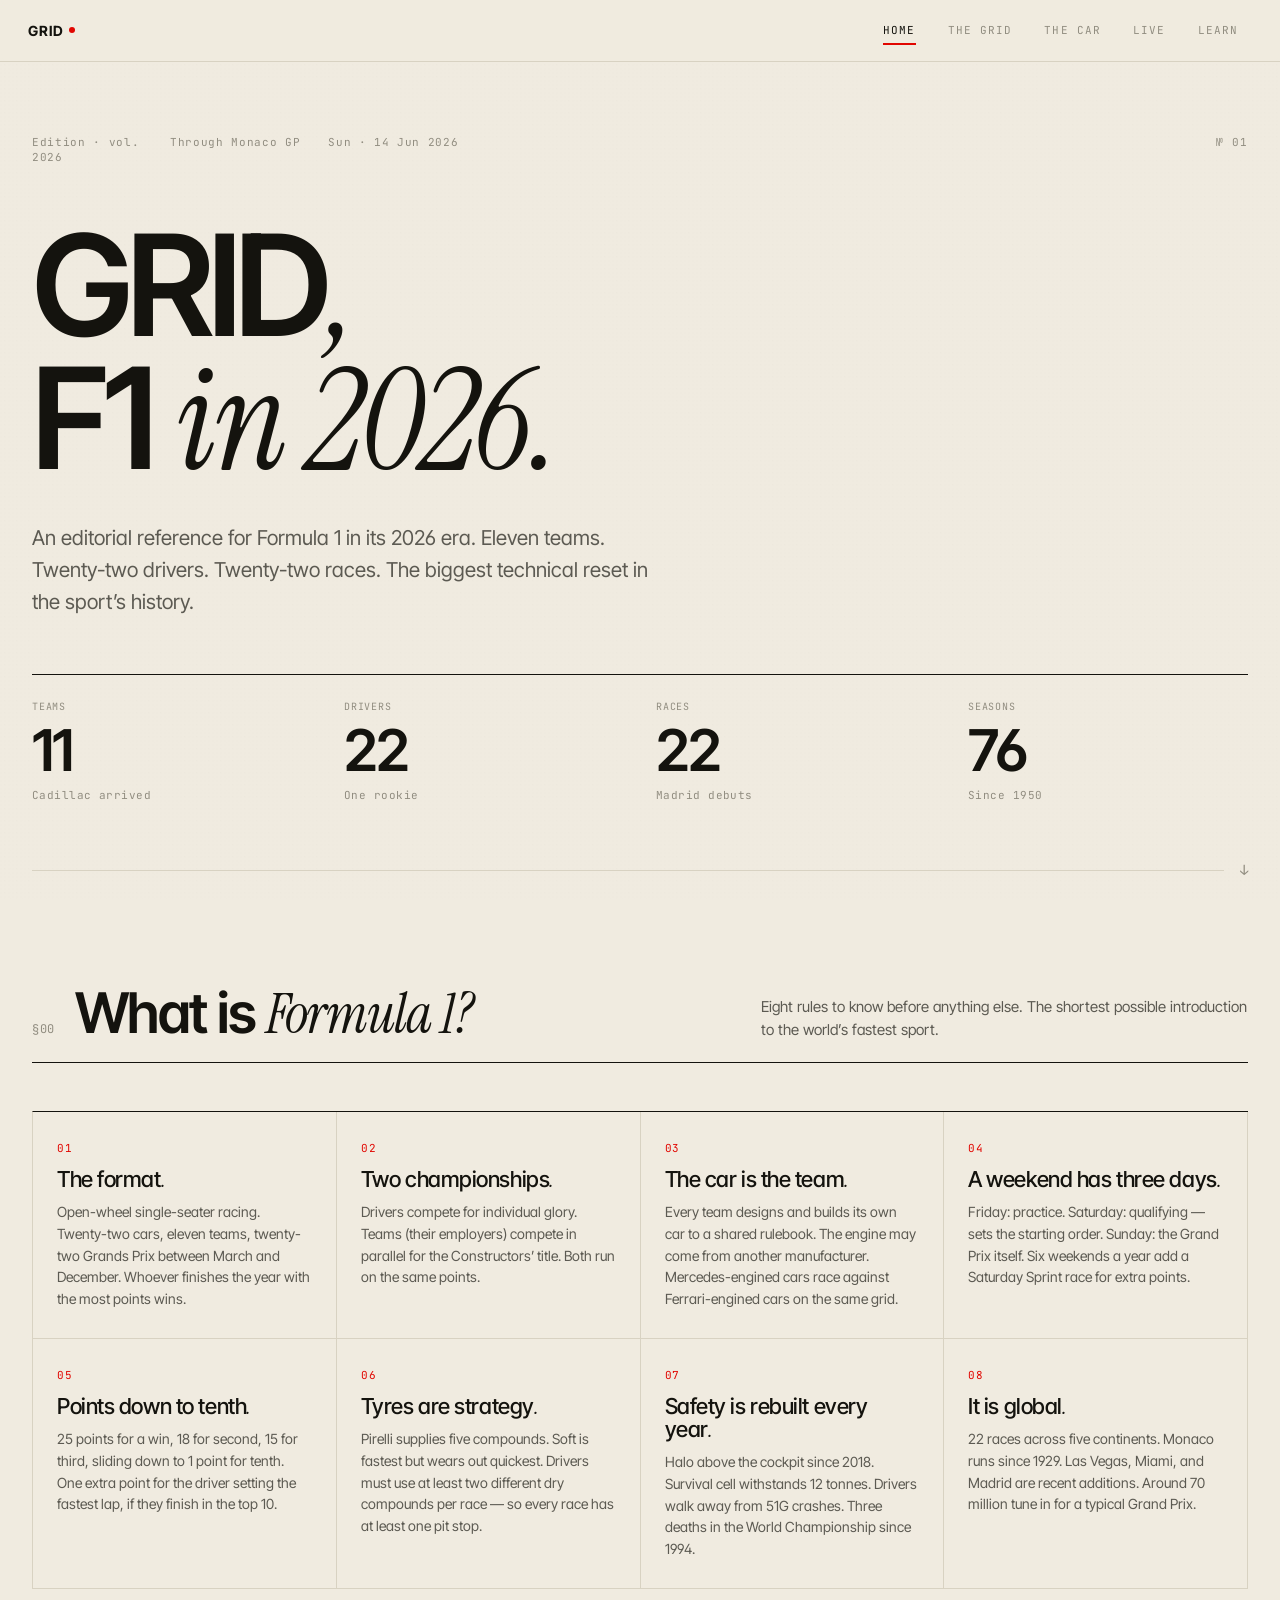
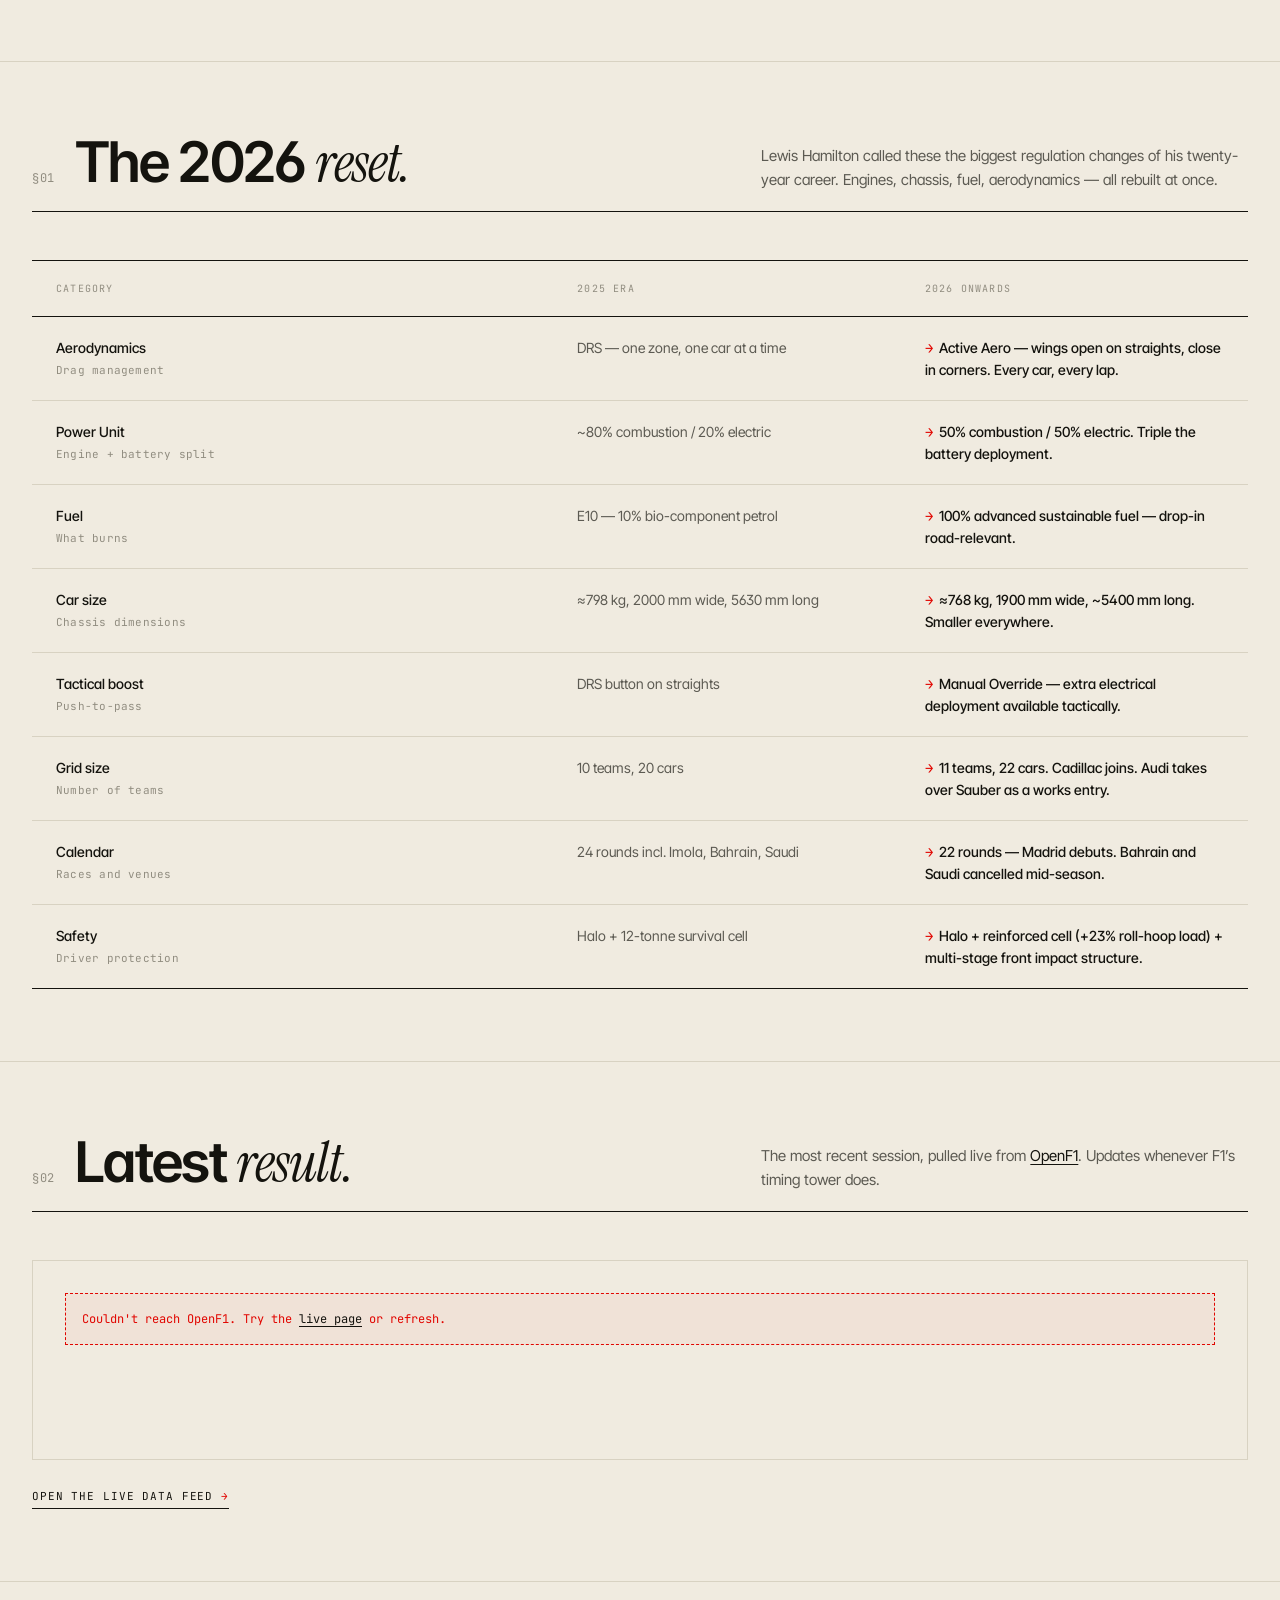
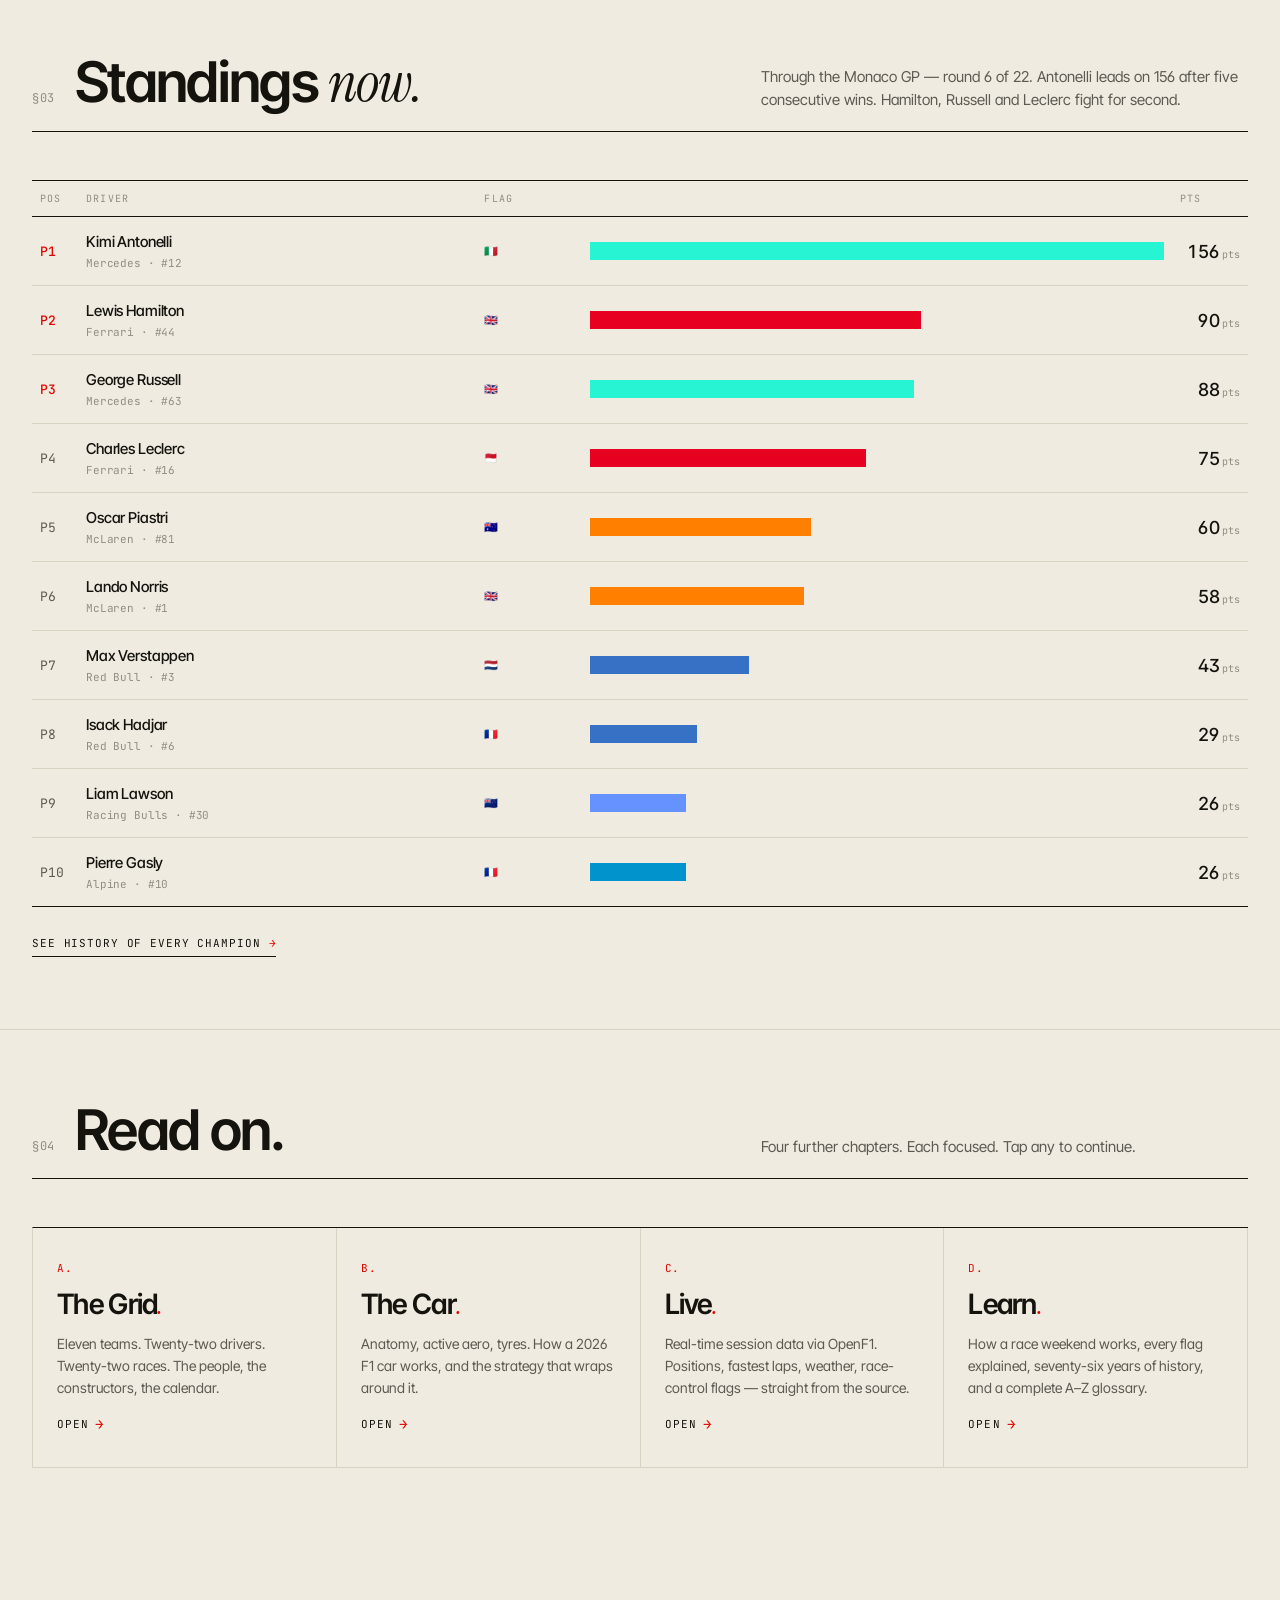
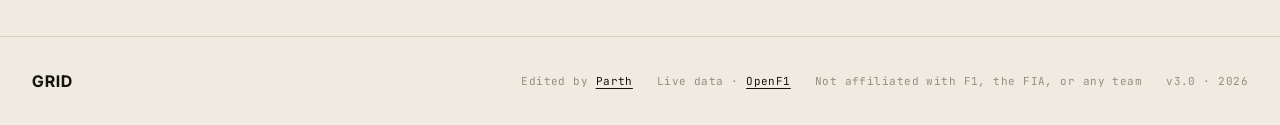
==== commit 82dc890b: "v4" ====
--- a/index.html
+++ b/index.html
@@ -96,12 +96,34 @@
 </section>
 
 <!-- ============================================================
+     §02 — LATEST RESULT (OpenF1)
+     ============================================================ -->
+<section class="section-block" id="latest-result">
+  <div class="sec-head">
+    <div class="sec-left">
+      <div class="sec-num">§02</div>
+      <h2 class="sec-title">Latest <em>result.</em></h2>
+    </div>
+    <p class="sec-lede">
+      The most recent session, pulled live from <a href="https://openf1.org" target="_blank" rel="noopener" style="color:var(--ink); text-decoration: underline; text-underline-offset: 3px;">OpenF1</a>. Updates whenever F1&rsquo;s timing tower does.
+    </p>
+  </div>
+  <div class="latest-card" id="latestCard">
+    <div class="live-loading">
+      <div class="live-pulse"><span></span><span></span><span></span></div>
+      <div class="live-loading-text">Reaching OpenF1…</div>
+    </div>
+  </div>
+  <a href="live/" class="read-more">Open the live data feed <span class="arrow">→</span></a>
+</section>
+
+<!-- ============================================================
      STANDINGS PREVIEW
      ============================================================ -->
 <section class="section-block" id="standings-preview">
   <div class="sec-head">
     <div class="sec-left">
-      <div class="sec-num">§02</div>
+      <div class="sec-num">§03</div>
       <h2 class="sec-title">Standings <em>now.</em></h2>
     </div>
     <p class="sec-lede">
@@ -109,7 +131,7 @@
     </p>
   </div>
   <div class="standings-list" id="standingsList"></div>
-  <a href="learn/#history" class="read-more">See history of every champion <span class="arrow">→</span></a>
+  <a href="learn/" class="read-more">See history of every champion <span class="arrow">→</span></a>
 </section>
 
 <!-- ============================================================
@@ -118,7 +140,7 @@
 <section class="section-block" id="route">
   <div class="sec-head">
     <div class="sec-left">
-      <div class="sec-num">§03</div>
+      <div class="sec-num">§04</div>
       <h2 class="sec-title">Read on.</h2>
     </div>
     <p class="sec-lede">
--- a/css/styles.css
+++ b/css/styles.css
@@ -2386,3 +2386,604 @@
     transition-duration: 0.01ms !important;
   }
 }
+
+/* ============================================================
+   v3 LAYOUT FIX — class names introduced in multi-page rewrite.
+   Appended last so these win over earlier conflicting rules.
+   ============================================================ */
+
+/* Self-contained sections — max-width + horizontal padding built in */
+.section-block {
+  max-width: 1280px;
+  margin: 0 auto;
+  padding: 72px 32px;
+  border-top: 0;
+}
+.section-block + .section-block { border-top: 1px solid var(--rule); }
+@media (max-width: 720px) {
+  .section-block { padding: 48px 20px; }
+}
+
+/* ===== COVER (home) ===== */
+.cover {
+  max-width: 1280px;
+  margin: 0 auto;
+  padding: 72px 32px 32px;
+}
+.cover-grid {
+  display: flex;
+  justify-content: space-between;
+  align-items: baseline;
+  margin-bottom: 56px;
+}
+.cover-meta {
+  display: flex;
+  gap: 28px;
+  flex-wrap: wrap;
+  font-family: var(--mono);
+  font-size: 11px;
+  letter-spacing: 0.06em;
+  color: var(--ink-3);
+  line-height: 1.4;
+}
+.cover-meta span { width: auto; color: var(--ink-3); }
+.cover-issue {
+  font-family: var(--mono);
+  font-size: 11px;
+  letter-spacing: 0.08em;
+  color: var(--ink-3);
+}
+.cover-title {
+  font-family: var(--sans);
+  font-weight: 600;
+  font-size: clamp(64px, 11vw, 144px);
+  line-height: 0.92;
+  letter-spacing: -0.04em;
+  margin: 0 0 36px 0;
+}
+.cover-title .line { display: block; }
+.cover-title em {
+  font-family: var(--serif);
+  font-style: italic;
+  font-weight: 400;
+  letter-spacing: -0.02em;
+  color: var(--ink);
+}
+.cover-sub {
+  font-family: var(--sans);
+  font-style: normal;
+  font-weight: 400;
+  font-size: clamp(17px, 1.6vw, 21px);
+  line-height: 1.55;
+  color: var(--ink-2);
+  max-width: 640px;
+  margin: 0 0 56px 0;
+}
+.cover-stats {
+  display: grid;
+  grid-template-columns: repeat(4, 1fr);
+  gap: 32px;
+  border-top: 1px solid var(--ink);
+  padding-top: 24px;
+}
+.cover-stats > div { display: flex; flex-direction: column; }
+.cover-stats .k {
+  font-family: var(--mono);
+  font-size: 10px;
+  letter-spacing: 0.08em;
+  color: var(--ink-3);
+  text-transform: uppercase;
+  margin-bottom: 8px;
+}
+.cover-stats .v {
+  font-family: var(--sans);
+  font-weight: 600;
+  font-size: clamp(36px, 4.5vw, 60px);
+  line-height: 1;
+  letter-spacing: -0.03em;
+  color: var(--ink);
+}
+.cover-stats .d {
+  font-family: var(--mono);
+  font-size: 11px;
+  letter-spacing: 0.04em;
+  color: var(--ink-3);
+  margin-top: 8px;
+}
+@media (max-width: 800px) {
+  .cover-stats { grid-template-columns: repeat(2, 1fr); gap: 24px; }
+}
+.cover-divider {
+  display: flex;
+  align-items: center;
+  gap: 16px;
+  margin-top: 56px;
+}
+.cover-divider .rule {
+  flex: 1;
+  height: 1px;
+  background: var(--rule);
+  border: 0;
+}
+.cover-divider .caret {
+  font-family: var(--mono);
+  font-size: 14px;
+  color: var(--ink-3);
+}
+
+/* ===== SECTION HEADER (the new layout) ===== */
+.sec-head {
+  display: grid;
+  grid-template-columns: 1.4fr 1fr;
+  gap: 48px;
+  margin-bottom: 48px;
+  padding-bottom: 20px;
+  border-bottom: 1px solid var(--ink);
+  align-items: end;
+}
+.sec-left {
+  display: flex;
+  align-items: baseline;
+  gap: 20px;
+  flex-wrap: wrap;
+}
+.sec-num {
+  font-family: var(--mono);
+  font-size: 12px;
+  color: var(--ink-3);
+  letter-spacing: 0.06em;
+  white-space: nowrap;
+}
+.sec-title {
+  font-family: var(--sans);
+  font-weight: 600;
+  font-size: clamp(34px, 4.5vw, 56px);
+  line-height: 1;
+  letter-spacing: -0.03em;
+  margin: 0;
+}
+.sec-title em {
+  font-family: var(--serif);
+  font-style: italic;
+  font-weight: 400;
+  letter-spacing: -0.02em;
+}
+.sec-lede {
+  font-family: var(--sans);
+  font-size: 15px;
+  line-height: 1.55;
+  color: var(--ink-2);
+  max-width: 500px;
+  margin: 0;
+}
+@media (max-width: 880px) {
+  .sec-head {
+    grid-template-columns: 1fr;
+    gap: 16px;
+  }
+}
+
+/* ===== FOOTER ===== */
+.page-foot {
+  max-width: 1280px;
+  margin: 96px auto 0;
+  padding: 32px;
+  display: flex;
+  justify-content: space-between;
+  align-items: center;
+  border-top: 1px solid var(--rule);
+  gap: 24px;
+}
+.foot-mark {
+  font-family: var(--sans);
+  font-weight: 700;
+  letter-spacing: 0.06em;
+  font-size: 16px;
+  color: var(--ink);
+}
+.foot-meta {
+  display: flex;
+  gap: 24px;
+  font-family: var(--mono);
+  font-size: 11px;
+  letter-spacing: 0.04em;
+  color: var(--ink-3);
+  flex-wrap: wrap;
+  justify-content: flex-end;
+}
+.foot-meta a { color: var(--ink); text-decoration: underline; text-underline-offset: 3px; }
+@media (max-width: 760px) {
+  .page-foot {
+    flex-direction: column;
+    align-items: flex-start;
+    padding: 24px 20px;
+  }
+  .foot-meta { justify-content: flex-start; gap: 16px; }
+}
+
+/* ===== COMPARE TABLE HEAD ===== */
+.compare-head {
+  font-family: var(--mono);
+  font-size: 10px;
+  letter-spacing: 0.12em;
+  text-transform: uppercase;
+  color: var(--ink-3);
+  padding: 14px 24px;
+  border-bottom: 1px solid var(--ink);
+}
+
+/* ===== ANATOMY (the-car) ===== */
+.anatomy-card {
+  background: var(--paper-tint);
+  border: 1px solid var(--rule);
+  padding: 32px;
+}
+.anatomy-svg-wrap > svg { width: 100%; height: auto; display: block; }
+.anatomy-svg-wrap { margin-bottom: 24px; }
+.anatomy-callouts {
+  display: grid;
+  grid-template-columns: repeat(4, 1fr);
+  gap: 24px;
+  border-top: 1px solid var(--rule);
+  padding-top: 24px;
+}
+.callout {
+  display: flex;
+  gap: 12px;
+  padding: 8px;
+  border-radius: 2px;
+  cursor: pointer;
+  transition: background 0.15s var(--ease);
+}
+.callout:hover, .callout.active { background: rgba(225, 6, 0, 0.05); }
+.callout-num {
+  font-family: var(--mono);
+  font-size: 12px;
+  color: var(--ink-3);
+  background: var(--paper);
+  border: 1px solid var(--rule);
+  border-radius: 50%;
+  width: 24px;
+  height: 24px;
+  display: flex;
+  align-items: center;
+  justify-content: center;
+  flex-shrink: 0;
+}
+.callout.active .callout-num { background: var(--red); color: var(--paper); border-color: var(--red); }
+.callout-text .name {
+  font-family: var(--sans);
+  font-weight: 500;
+  font-size: 14px;
+  margin-bottom: 2px;
+}
+.callout-text .desc {
+  font-family: var(--sans);
+  font-size: 12px;
+  color: var(--ink-2);
+  line-height: 1.45;
+}
+@media (max-width: 880px) { .anatomy-callouts { grid-template-columns: repeat(2, 1fr); } }
+@media (max-width: 520px) { .anatomy-callouts { grid-template-columns: 1fr; } }
+
+/* ===== ACTIVE AERO ===== */
+.aero-explain {
+  display: grid;
+  grid-template-columns: 1.4fr 1fr;
+  gap: 32px;
+  align-items: start;
+}
+.aero-display {
+  background: var(--paper-tint);
+  border: 1px solid var(--rule);
+  padding: 24px;
+}
+.aero-display > svg { width: 100%; height: auto; display: block; }
+.aero-side { display: flex; flex-direction: column; gap: 20px; }
+.aero-modes { display: flex; gap: 8px; }
+.aero-mode {
+  flex: 1;
+  background: var(--paper);
+  border: 1px solid var(--rule);
+  padding: 12px 14px;
+  font-family: var(--mono);
+  font-size: 12px;
+  letter-spacing: 0.06em;
+  text-transform: uppercase;
+  cursor: pointer;
+  text-align: left;
+  color: var(--ink-2);
+  transition: all 0.18s var(--ease);
+  border-radius: 0;
+}
+.aero-mode span {
+  display: block;
+  font-size: 10px;
+  color: var(--ink-3);
+  margin-top: 4px;
+  text-transform: none;
+  letter-spacing: 0.04em;
+}
+.aero-mode:hover { color: var(--ink); }
+.aero-mode.active {
+  background: var(--ink);
+  color: var(--paper);
+  border-color: var(--ink);
+}
+.aero-mode.active span { color: rgba(240, 235, 224, 0.6); }
+.aero-title {
+  font-family: var(--sans);
+  font-weight: 600;
+  font-size: 26px;
+  letter-spacing: -0.02em;
+  line-height: 1.1;
+  margin: 0;
+}
+.aero-title em {
+  font-family: var(--serif);
+  font-style: italic;
+  font-weight: 400;
+}
+.aero-desc {
+  font-family: var(--sans);
+  font-size: 14px;
+  color: var(--ink-2);
+  line-height: 1.55;
+  margin: 0;
+}
+.aero-specs {
+  display: grid;
+  grid-template-columns: 1fr 1fr;
+  gap: 16px;
+  border-top: 1px solid var(--rule);
+  padding-top: 16px;
+}
+.aero-specs > div { border-left: 2px solid var(--rule); padding-left: 12px; }
+.aero-specs .k {
+  font-family: var(--mono);
+  font-size: 10px;
+  letter-spacing: 0.08em;
+  text-transform: uppercase;
+  color: var(--ink-3);
+  margin-bottom: 4px;
+}
+.aero-specs .v {
+  font-family: var(--mono);
+  font-size: 16px;
+  color: var(--ink);
+}
+.aero-specs .d {
+  font-family: var(--mono);
+  font-size: 11px;
+  color: var(--ink-3);
+  margin-top: 4px;
+}
+.aero-specs .d.gain { color: var(--red); }
+@media (max-width: 960px) {
+  .aero-explain { grid-template-columns: 1fr; }
+}
+
+/* ===== STRATEGY ===== */
+.strat-wrap {
+  display: flex;
+  flex-direction: column;
+  gap: 24px;
+}
+.strat-out {
+  display: grid;
+  grid-template-columns: repeat(3, 1fr);
+  gap: 24px;
+  border-top: 1px solid var(--rule);
+  padding-top: 20px;
+}
+.strat-out > div {
+  border-left: 2px solid var(--rule);
+  padding-left: 12px;
+}
+.strat-out .k {
+  font-family: var(--mono);
+  font-size: 10px;
+  letter-spacing: 0.08em;
+  text-transform: uppercase;
+  color: var(--ink-3);
+  margin-bottom: 4px;
+}
+.strat-out .v {
+  font-family: var(--sans);
+  font-weight: 500;
+  font-size: 26px;
+  letter-spacing: -0.02em;
+  color: var(--ink);
+}
+.strat-out .v.warning { color: var(--red); }
+
+/* ===== PIT STOP ===== */
+.pit-arena {
+  display: grid;
+  grid-template-columns: 1.5fr 1fr;
+  gap: 32px;
+  align-items: start;
+}
+.pit-car {
+  background: var(--paper-tint);
+  border: 1px solid var(--rule);
+  padding: 24px;
+}
+.pit-car-svg { width: 100%; height: auto; display: block; }
+.pit-info {
+  display: flex;
+  flex-direction: column;
+  gap: 20px;
+}
+.pit-display {
+  display: grid;
+  grid-template-columns: repeat(3, 1fr);
+  gap: 12px;
+}
+.pit-display > div {
+  border-left: 2px solid var(--rule);
+  padding-left: 12px;
+}
+.pit-display .k {
+  font-family: var(--mono);
+  font-size: 10px;
+  letter-spacing: 0.08em;
+  text-transform: uppercase;
+  color: var(--ink-3);
+  margin-bottom: 4px;
+}
+.pit-display .v {
+  font-family: var(--mono);
+  font-size: 22px;
+  color: var(--ink);
+}
+.pit-display .v.red { color: var(--red); }
+.pit-verdict {
+  font-family: var(--serif);
+  font-style: italic;
+  font-size: 22px;
+  color: var(--ink);
+  padding: 16px 0;
+  border-top: 1px solid var(--rule);
+  border-bottom: 1px solid var(--rule);
+}
+
+/* Pit stop wheel target — make rects red when ready, green when done */
+.wheel-target { cursor: pointer; }
+.wheel-target rect { transition: fill 0.2s var(--ease); }
+.wheel-target.ready rect { fill: var(--red); }
+.wheel-target.done rect { fill: #2A7E2A; }
+.wheel-target:not(.ready):not(.done):hover rect { fill: #2A2520; }
+@media (max-width: 880px) {
+  .pit-arena { grid-template-columns: 1fr; }
+}
+
+/* ============================================================
+   §02 — LATEST RESULT (home page, OpenF1-powered)
+   ============================================================ */
+.latest-card {
+  border: 1px solid var(--rule);
+  background: var(--paper-tint);
+  padding: 32px;
+  min-height: 200px;
+}
+.latest-head {
+  display: grid;
+  grid-template-columns: 1fr auto;
+  align-items: end;
+  gap: 24px;
+  padding-bottom: 20px;
+  border-bottom: 1px solid var(--rule);
+  margin-bottom: 28px;
+}
+.latest-session {
+  font-family: var(--sans);
+  font-weight: 600;
+  font-size: 28px;
+  letter-spacing: -0.02em;
+  line-height: 1.05;
+}
+.latest-session em {
+  font-family: var(--serif);
+  font-style: italic;
+  font-weight: 400;
+}
+.latest-session .eyebrow {
+  display: block;
+  font-family: var(--mono);
+  font-size: 11px;
+  letter-spacing: 0.08em;
+  color: var(--red);
+  text-transform: uppercase;
+  font-weight: 400;
+  margin-bottom: 6px;
+}
+.latest-circuit {
+  text-align: right;
+  font-family: var(--mono);
+  font-size: 12px;
+  color: var(--ink-2);
+}
+.latest-circuit .k {
+  font-size: 10px;
+  letter-spacing: 0.08em;
+  color: var(--ink-3);
+  text-transform: uppercase;
+  margin-bottom: 4px;
+}
+.latest-podium {
+  display: grid;
+  grid-template-columns: repeat(3, 1fr);
+  gap: 16px;
+}
+.podium-cell {
+  border-left: 3px solid var(--ink-3);
+  padding: 12px 18px;
+  background: var(--paper);
+  border-radius: 0;
+  display: flex;
+  flex-direction: column;
+  gap: 8px;
+  transition: transform 0.2s var(--ease);
+}
+.podium-cell:hover { transform: translateY(-2px); }
+.podium-cell.p1 {
+  border-left-width: 5px;
+  background: linear-gradient(to right, rgba(225, 6, 0, 0.05), var(--paper) 60%);
+}
+.podium-pos {
+  font-family: var(--mono);
+  font-size: 11px;
+  letter-spacing: 0.08em;
+  color: var(--ink-3);
+  display: flex;
+  align-items: baseline;
+  gap: 8px;
+}
+.podium-pos .big {
+  font-family: var(--sans);
+  font-weight: 600;
+  font-size: 32px;
+  letter-spacing: -0.02em;
+  color: var(--ink);
+  line-height: 1;
+}
+.podium-cell.p1 .podium-pos .big { color: var(--red); font-size: 40px; }
+.podium-name {
+  font-family: var(--sans);
+  font-weight: 600;
+  font-size: 17px;
+  letter-spacing: -0.01em;
+  line-height: 1.15;
+}
+.podium-team {
+  font-family: var(--mono);
+  font-size: 10px;
+  letter-spacing: 0.08em;
+  color: var(--ink-3);
+  text-transform: uppercase;
+}
+.latest-meta {
+  margin-top: 24px;
+  padding-top: 16px;
+  border-top: 1px solid var(--rule);
+  display: flex;
+  justify-content: space-between;
+  align-items: center;
+  gap: 16px;
+  flex-wrap: wrap;
+  font-family: var(--mono);
+  font-size: 11px;
+  color: var(--ink-3);
+  letter-spacing: 0.04em;
+}
+.latest-meta a {
+  color: var(--ink);
+  text-decoration: underline;
+  text-underline-offset: 3px;
+}
+@media (max-width: 800px) {
+  .latest-head { grid-template-columns: 1fr; align-items: start; }
+  .latest-circuit { text-align: left; }
+  .latest-podium { grid-template-columns: 1fr; }
+}
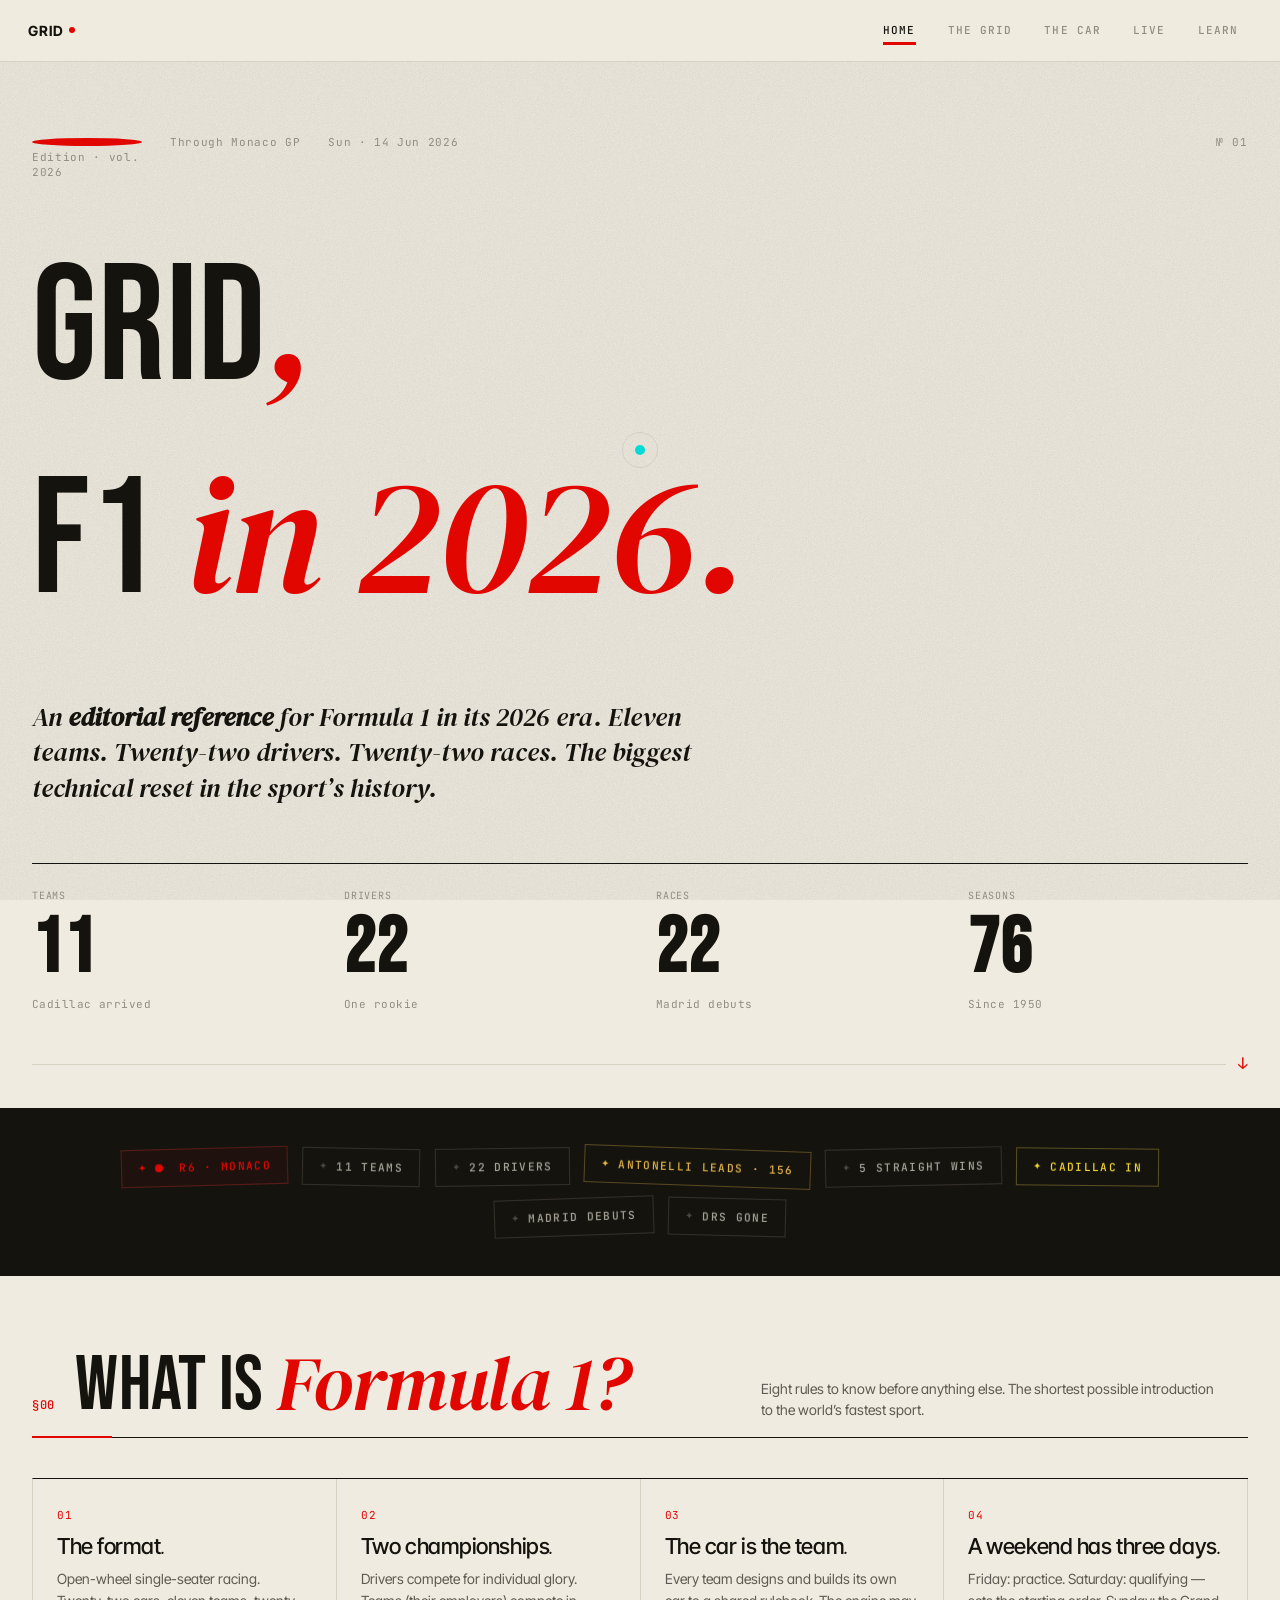
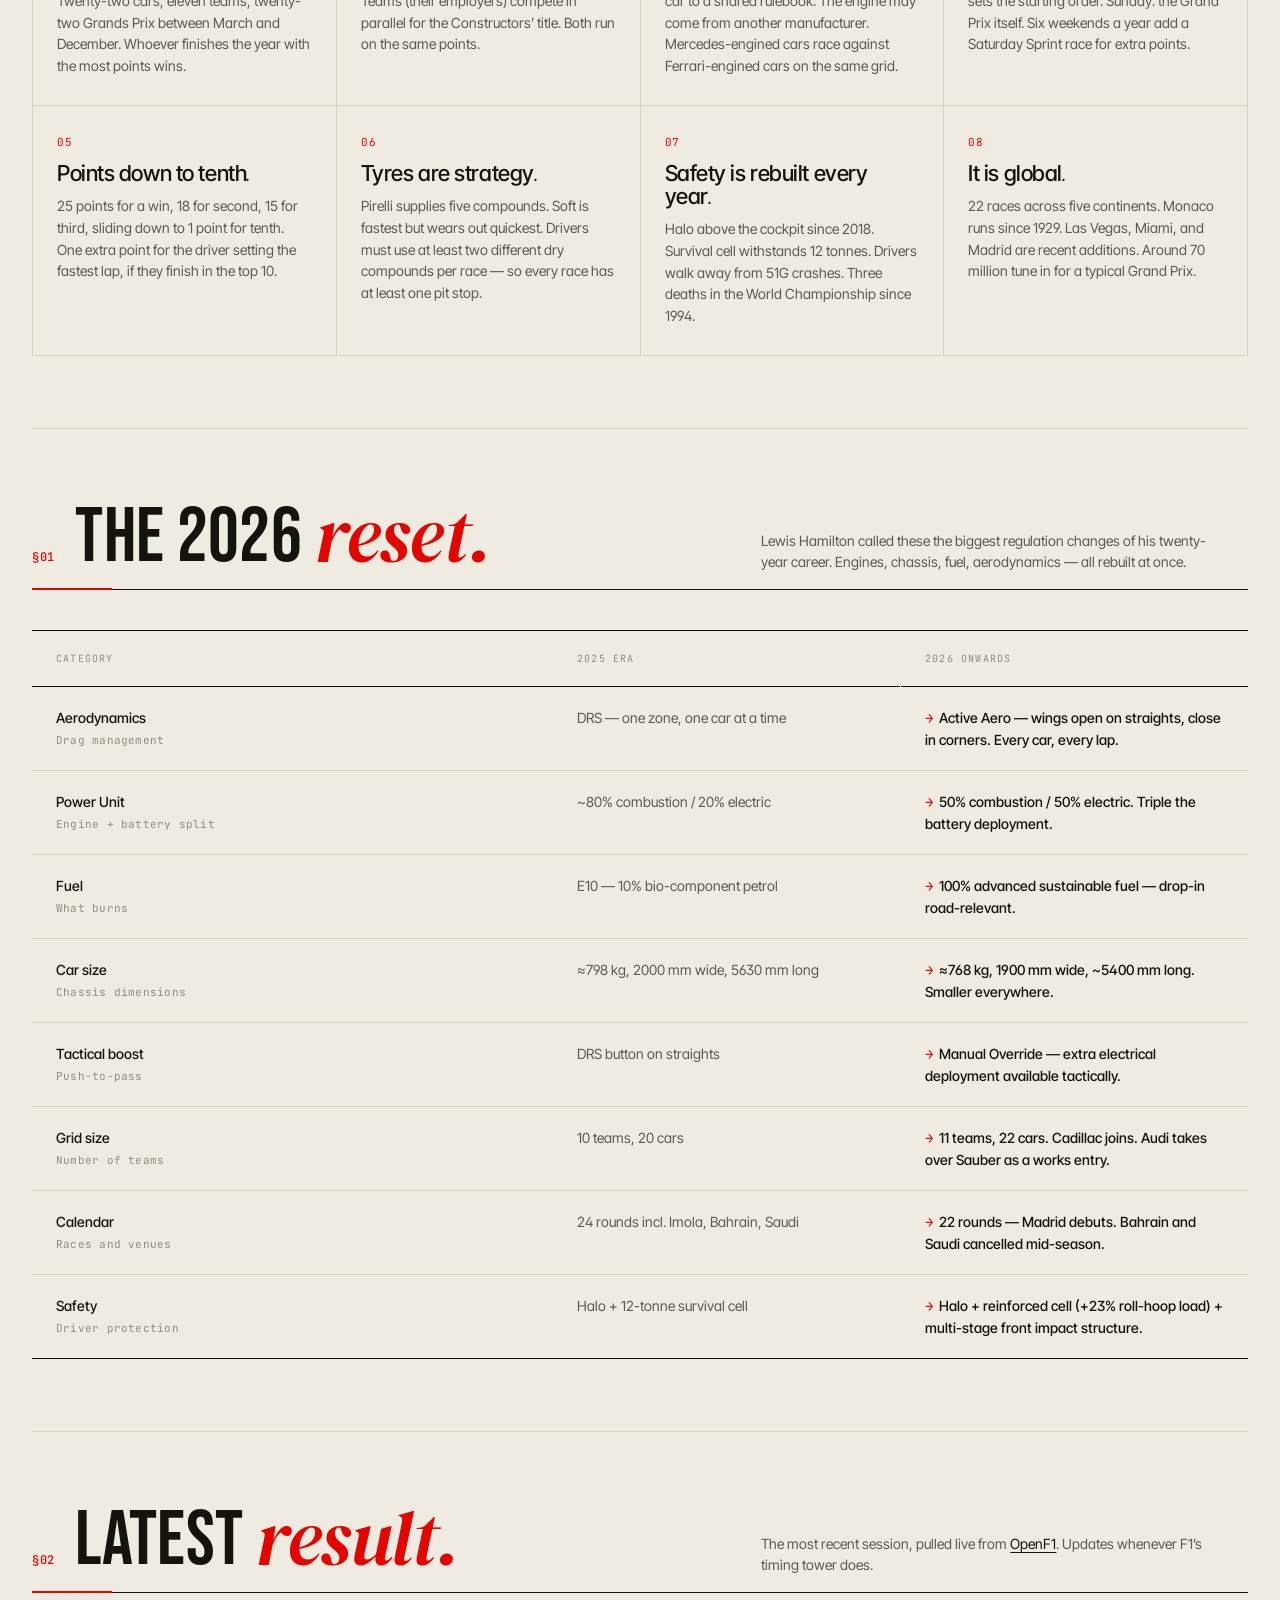
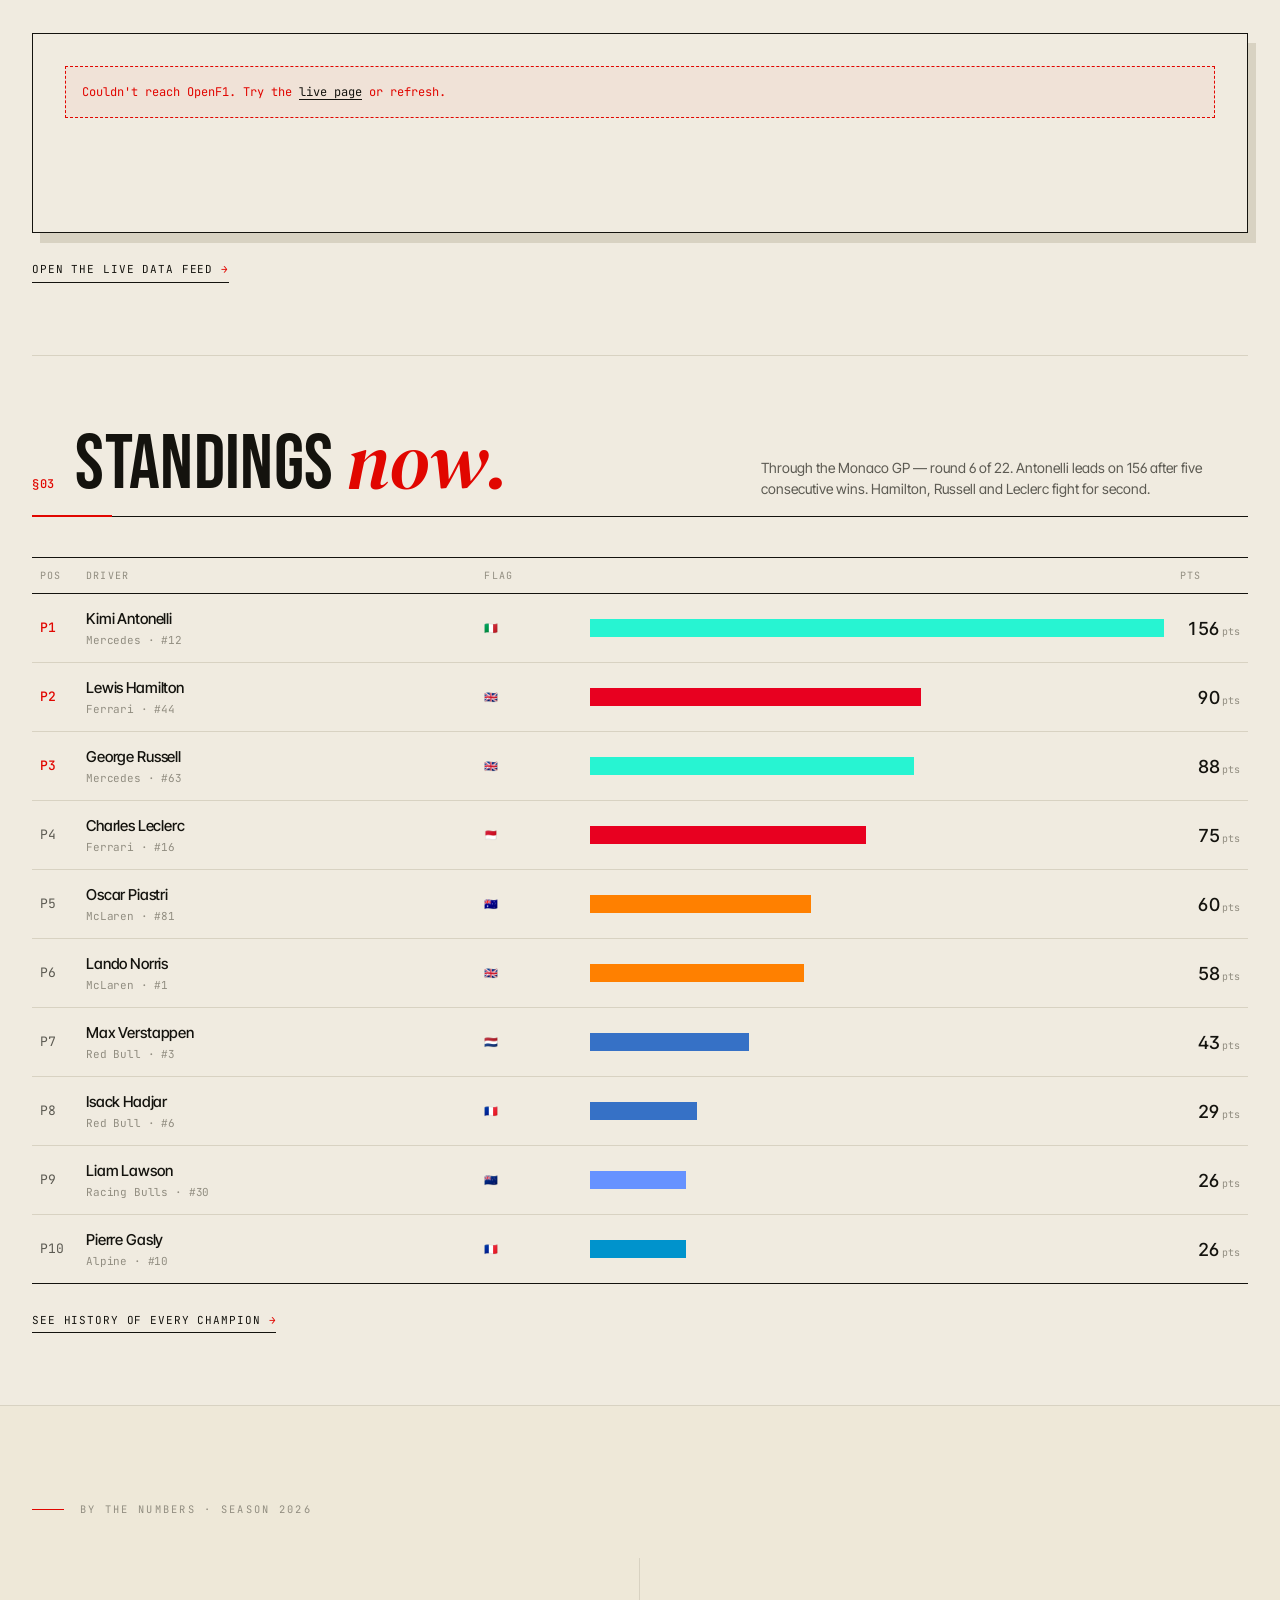
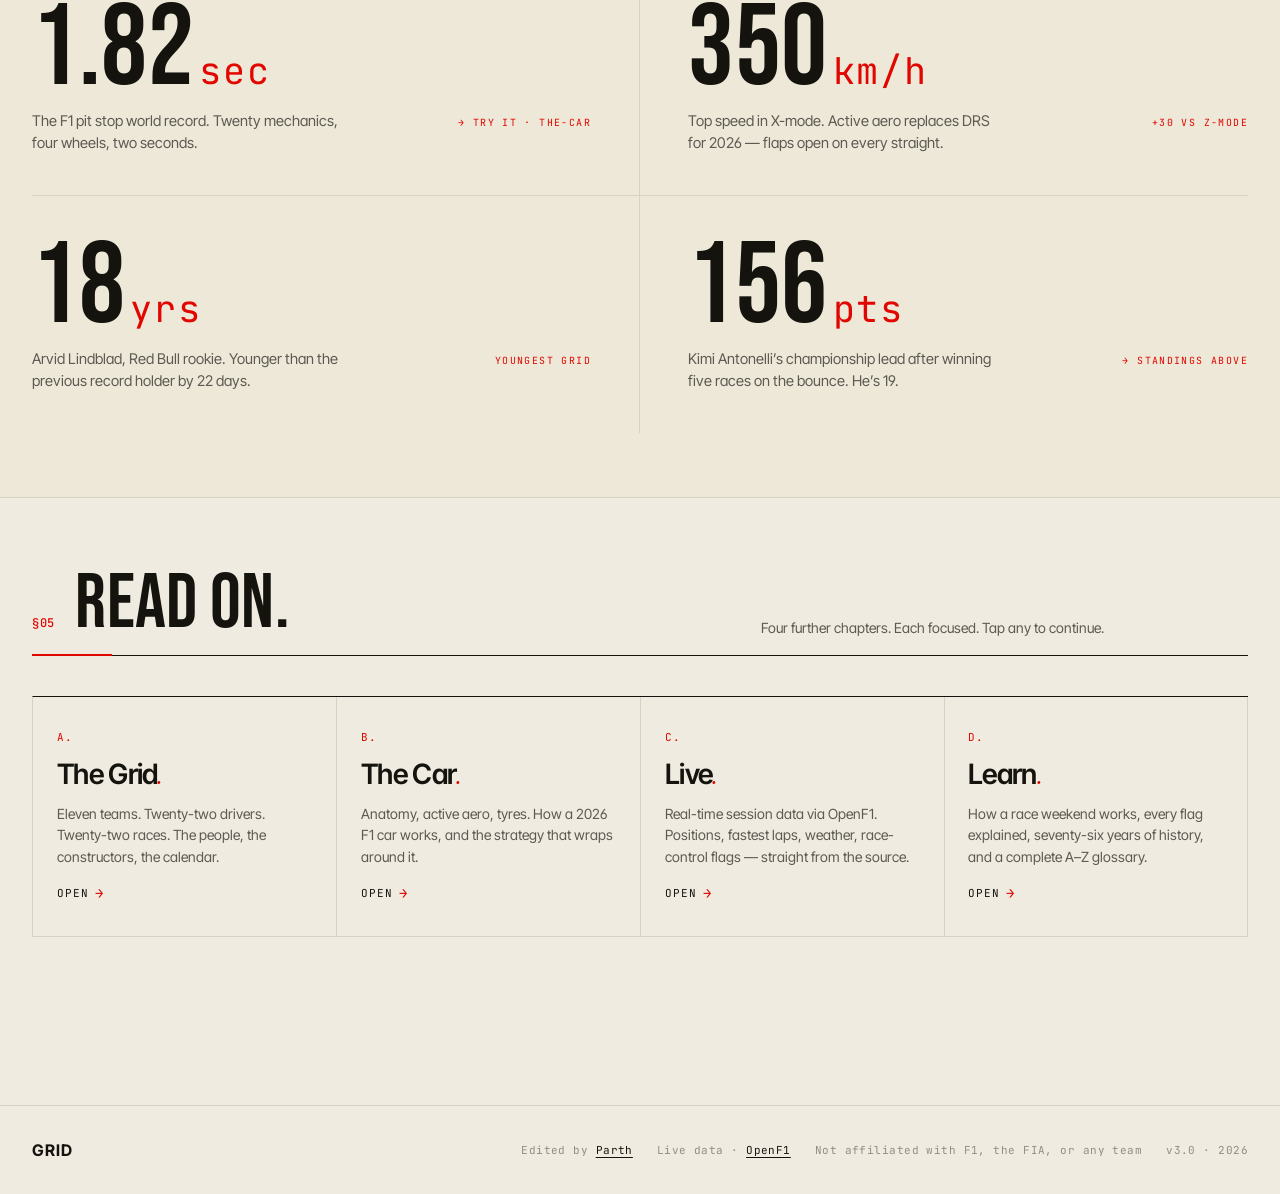
==== commit d9768923: "v5" ====
--- a/index.html
+++ b/index.html
@@ -8,7 +8,7 @@
 <title>GRID · F1 2026</title>
 <link rel="preconnect" href="https://fonts.googleapis.com">
 <link rel="preconnect" href="https://fonts.gstatic.com" crossorigin>
-<link href="https://fonts.googleapis.com/css2?family=Inter+Tight:wght@400;500;600;700&family=Instrument+Serif:ital@0;1&family=JetBrains+Mono:wght@400;500&display=swap" rel="stylesheet">
+<link href="https://fonts.googleapis.com/css2?family=Inter+Tight:wght@400;500;600;700&family=Instrument+Serif:ital@0;1&family=JetBrains+Mono:wght@400;500&family=Bebas+Neue&family=Caveat:wght@600;700&family=DM+Serif+Display:ital@0;1&family=DM+Mono:wght@400;500&display=swap" rel="stylesheet">
 <link rel="stylesheet" href="css/styles.css">
 <link rel="icon" type="image/svg+xml" href="data:image/svg+xml,%3Csvg xmlns='http://www.w3.org/2000/svg' viewBox='0 0 32 32'%3E%3Crect width='32' height='32' fill='%23F0EBE0'/%3E%3Ccircle cx='16' cy='16' r='6' fill='%23E10600'/%3E%3C/svg%3E">
 </head>
@@ -32,7 +32,7 @@
 <header class="cover">
   <div class="cover-grid">
     <div class="cover-meta">
-      <span>Edition · vol. 2026</span>
+      <span><span class="live-dot"></span>Edition · vol. 2026</span>
       <span>Through Monaco GP</span>
       <span>Sun · 14 Jun 2026</span>
     </div>
@@ -40,12 +40,12 @@
   </div>
 
   <h1 class="cover-title">
-    <span class="line">GRID<em>,</em></span>
-    <span class="line">F1 <em class="serif">in 2026.</em></span>
+    <span class="line"><span class="word-reveal d1"><span>GRID<em>,</em></span></span></span>
+    <span class="line"><span class="word-reveal d2"><span>F1 <em>in 2026.</em></span></span></span>
   </h1>
 
   <p class="cover-sub">
-    An editorial reference for Formula 1 in its 2026 era. Eleven teams. Twenty-two drivers. Twenty-two races. The biggest technical reset in the sport&rsquo;s history.
+    An <span class="mark">editorial reference</span> for Formula 1 in its 2026 era. Eleven teams. Twenty-two drivers. Twenty-two races. The biggest technical reset in the sport&rsquo;s history.
   </p>
 
   <div class="cover-stats">
@@ -59,6 +59,20 @@
 </header>
 
 <!-- ============================================================
+     STAMPS STRIP — season at a glance, tilted
+     ============================================================ -->
+<div class="stamps">
+  <span class="stamp hot"><span class="live-dot"></span>R6 · Monaco</span>
+  <span class="stamp">11 teams</span>
+  <span class="stamp">22 drivers</span>
+  <span class="stamp gold">Antonelli leads · 156</span>
+  <span class="stamp">5 straight wins</span>
+  <span class="stamp yellow">Cadillac in</span>
+  <span class="stamp">Madrid debuts</span>
+  <span class="stamp">DRS gone</span>
+</div>
+
+<!-- ============================================================
      §00 — WHAT IS FORMULA 1
      ============================================================ -->
 <section class="section-block" id="primer">
@@ -135,12 +149,49 @@
 </section>
 
 <!-- ============================================================
+     §04 — BY THE NUMBERS — punchy single-fact stats
+     ============================================================ -->
+<section class="big-numbers" id="by-the-numbers">
+  <div class="bn-label">By the numbers · season 2026</div>
+  <div class="bn-grid">
+    <div class="bn-cell">
+      <div class="bn-num">1.82<span class="sup">sec</span></div>
+      <div class="bn-caption">
+        <div class="bn-desc">The F1 pit stop world record. Twenty mechanics, four wheels, two seconds.</div>
+        <div class="bn-tag">→ try it · the-car</div>
+      </div>
+    </div>
+    <div class="bn-cell">
+      <div class="bn-num">350<span class="sup">km/h</span></div>
+      <div class="bn-caption">
+        <div class="bn-desc">Top speed in X-mode. Active aero replaces DRS for 2026 — flaps open on every straight.</div>
+        <div class="bn-tag">+30 vs Z-mode</div>
+      </div>
+    </div>
+    <div class="bn-cell">
+      <div class="bn-num">18<span class="sup">yrs</span></div>
+      <div class="bn-caption">
+        <div class="bn-desc">Arvid Lindblad, Red Bull rookie. Younger than the previous record holder by 22 days.</div>
+        <div class="bn-tag">youngest grid</div>
+      </div>
+    </div>
+    <div class="bn-cell">
+      <div class="bn-num">156<span class="sup">pts</span></div>
+      <div class="bn-caption">
+        <div class="bn-desc">Kimi Antonelli&rsquo;s championship lead after winning five races on the bounce. He&rsquo;s 19.</div>
+        <div class="bn-tag">→ standings above</div>
+      </div>
+    </div>
+  </div>
+</section>
+
+<!-- ============================================================
      ROUTE — cards to other pages
      ============================================================ -->
 <section class="section-block" id="route">
   <div class="sec-head">
     <div class="sec-left">
-      <div class="sec-num">§04</div>
+      <div class="sec-num">§05</div>
       <h2 class="sec-title">Read on.</h2>
     </div>
     <p class="sec-lede">
--- a/css/styles.css
+++ b/css/styles.css
@@ -2160,47 +2160,58 @@
 /* ============================================================
    MODAL
    ============================================================ */
-.modal {
+.modal-overlay {
   position: fixed;
   inset: 0;
-  z-index: 100;
-  background: rgba(20, 19, 14, 0.7);
+  z-index: 200;
+  background: rgba(20, 19, 14, 0.78);
   backdrop-filter: blur(6px);
-  display: flex;
+  -webkit-backdrop-filter: blur(6px);
+  display: none;
   align-items: center;
   justify-content: center;
   padding: 20px;
   opacity: 0;
-  pointer-events: none;
-  transition: opacity 0.2s var(--ease);
-}
-.modal.open { opacity: 1; pointer-events: auto; }
-.modal-panel {
+  transition: opacity 0.25s var(--ease);
+}
+.modal-overlay.open {
+  display: flex;
+  opacity: 1;
+}
+.modal {
   background: var(--paper);
-  border: 1px solid var(--ink);
-  max-width: 720px;
+  border: 1.5px solid var(--ink);
+  max-width: 760px;
   width: 100%;
   max-height: 90vh;
   overflow-y: auto;
-  padding: 32px 36px;
+  padding: 36px 40px;
   position: relative;
-}
+  box-shadow: 10px 12px 0 var(--ink);
+  transform: translateY(20px) scale(0.98);
+  transition: transform 0.35s cubic-bezier(0.22, 1, 0.36, 1);
+}
+.modal-overlay.open .modal { transform: translateY(0) scale(1); }
 .modal-close {
   position: absolute;
-  top: 14px;
-  right: 14px;
-  font-family: var(--mono);
-  font-size: 18px;
-  color: var(--ink-2);
+  top: 16px;
+  right: 16px;
+  font-family: var(--mono);
+  font-size: 22px;
+  font-weight: 500;
+  color: var(--ink);
   background: var(--paper);
-  border: 1px solid var(--rule);
-  width: 32px;
-  height: 32px;
+  border: 1.5px solid var(--ink);
+  width: 36px;
+  height: 36px;
   display: flex;
   align-items: center;
   justify-content: center;
-}
-.modal-close:hover { color: var(--red); border-color: var(--red); }
+  cursor: pointer;
+  transition: all 0.2s var(--ease);
+  line-height: 1;
+}
+.modal-close:hover { background: var(--red); color: var(--paper); border-color: var(--red); transform: rotate(90deg); }
 
 .detail-head {
   display: grid;
@@ -2987,3 +2998,597 @@
   .latest-circuit { text-align: left; }
   .latest-podium { grid-template-columns: 1fr; }
 }
+
+/* ============================================================
+   v4 CHARACTER PASS — zine-meets-indie-studio energy
+   ============================================================ */
+
+/* New design tokens layered onto the existing palette */
+:root {
+  --yellow: #F4D72E;
+  --yellow-deep: #C9A800;
+  --track-blue: #1F6FD0;
+  --gold: #E6B547;
+  --eggshell-warm: #EEE8D8;
+  --eggshell-deep: #E6DFC9;
+  --ink-warm: #15130F;
+  --shadow-color: #D8D2C2;
+}
+
+/* CUSTOM CURSOR (desktop only) */
+@media (pointer: fine) and (hover: hover) {
+  html, body, a, button, input, textarea, select, [role="button"], .clickable { cursor: none !important; }
+  #v4-cursor {
+    width: 10px; height: 10px;
+    background: var(--red);
+    border-radius: 50%;
+    position: fixed; top: 0; left: 0;
+    pointer-events: none; z-index: 9999;
+    transform: translate(-50%, -50%);
+    transition: width 0.35s cubic-bezier(0.22,1,0.36,1),
+                height 0.35s cubic-bezier(0.22,1,0.36,1),
+                background 0.3s,
+                opacity 0.3s;
+    mix-blend-mode: difference;
+    will-change: transform;
+  }
+  #v4-cursor-ring {
+    width: 36px; height: 36px;
+    border: 1.5px solid var(--ink);
+    border-radius: 50%;
+    position: fixed; top: 0; left: 0;
+    pointer-events: none; z-index: 9998;
+    transform: translate(-50%, -50%);
+    transition: width 0.45s cubic-bezier(0.22,1,0.36,1),
+                height 0.45s cubic-bezier(0.22,1,0.36,1),
+                border-color 0.35s, opacity 0.35s;
+    mix-blend-mode: difference;
+    will-change: transform;
+  }
+  #v4-cursor.hover { width: 48px; height: 48px; }
+  #v4-cursor-ring.hover { width: 12px; height: 12px; border-color: transparent; opacity: 0; }
+}
+
+/* PAPER GRAIN OVERLAY */
+body::before {
+  content: '';
+  position: fixed; inset: 0;
+  z-index: 1;
+  pointer-events: none;
+  background-image: url("data:image/svg+xml,%3Csvg viewBox='0 0 300 300' xmlns='http://www.w3.org/2000/svg'%3E%3Cfilter id='n'%3E%3CfeTurbulence type='fractalNoise' baseFrequency='0.85' numOctaves='3' stitchTiles='stitch'/%3E%3CfeColorMatrix values='0 0 0 0 0 0 0 0 0 0 0 0 0 0 0 0 0 0 0.10 0'/%3E%3C/filter%3E%3Crect width='100%25' height='100%25' filter='url(%23n)'/%3E%3C/svg%3E");
+  background-size: 220px 220px;
+  mix-blend-mode: multiply;
+  opacity: 0.85;
+}
+
+/* SCROLL PROGRESS BAR — vertical hairline on left */
+#v4-scroll-progress {
+  position: fixed;
+  top: 0; bottom: 0; left: 0;
+  width: 2px;
+  background: transparent;
+  z-index: 90;
+  pointer-events: none;
+}
+#v4-scroll-fill {
+  width: 100%;
+  height: 0%;
+  background: linear-gradient(180deg, var(--red) 0%, var(--yellow) 100%);
+  transition: height 0.08s linear;
+  box-shadow: 0 0 8px rgba(225, 6, 0, 0.4);
+}
+
+/* TYPE OVERRIDES — Bebas Neue display, DM Serif italics, Caveat handwritten */
+.cover-title,
+.page-head-title,
+.sec-title,
+.bh-title,
+.wh-title,
+.next-title {
+  font-family: 'Bebas Neue', var(--sans), sans-serif !important;
+  font-weight: 400 !important;
+  letter-spacing: 0.005em !important;
+  line-height: 0.9 !important;
+}
+.cover-title { font-size: clamp(72px, 13vw, 184px) !important; }
+.page-head-title { font-size: clamp(64px, 11vw, 144px) !important; }
+.sec-title { font-size: clamp(44px, 6vw, 84px) !important; }
+
+.cover-title em,
+.page-head-title em,
+.sec-title em,
+.next-title em {
+  font-family: 'DM Serif Display', var(--serif), serif !important;
+  font-style: italic !important;
+  font-weight: 400 !important;
+  letter-spacing: -0.01em !important;
+  color: var(--red) !important;
+}
+
+/* Tighten section heads — they were too airy */
+.sec-head { padding-bottom: 16px; margin-bottom: 40px; }
+.sec-lede { font-size: 14px; max-width: 460px; }
+.sec-num { color: var(--red); font-weight: 500; }
+
+/* HANDWRITTEN ANNOTATION — Caveat */
+.handwritten {
+  font-family: 'Caveat', cursive;
+  font-weight: 600;
+  font-size: 1.2rem;
+  color: var(--track-blue);
+  transform: rotate(-2deg);
+  display: inline-block;
+}
+
+/* MARKER HIGHLIGHT — yellow swipe behind text */
+.mark {
+  position: relative;
+  display: inline-block;
+  z-index: 0;
+  font-weight: 600;
+}
+.mark::before {
+  content: '';
+  position: absolute;
+  left: -3%; right: -3%; bottom: 0.08em;
+  height: 0.55em;
+  background: var(--yellow);
+  z-index: -1;
+  transform: scaleX(0);
+  transform-origin: left;
+  transition: transform 0.55s cubic-bezier(0.22,1,0.36,1);
+}
+.in-view .mark::before,
+.mark.in-view::before { transform: scaleX(1); }
+
+/* INK CHIP — for emphasized phrases */
+.ink-chip {
+  font-family: var(--sans);
+  font-weight: 600;
+  background: var(--ink);
+  color: var(--paper);
+  padding: 0.06em 0.4em;
+  display: inline-block;
+  transform: rotate(-1.5deg);
+  box-shadow: 2px 3px 0 var(--shadow-color);
+  transition: transform 0.3s cubic-bezier(0.22,1,0.36,1), background 0.3s;
+}
+.ink-chip:hover { transform: rotate(0) scale(1.04); background: var(--red); }
+
+/* POST-IT — handwritten note style */
+.postit {
+  display: inline-block;
+  background: #FFF4A8;
+  color: #4a3b00;
+  font-family: 'Caveat', cursive;
+  font-weight: 600;
+  font-size: 1.1rem;
+  padding: 0.5rem 0.9rem 0.6rem;
+  transform: rotate(-2.5deg);
+  box-shadow: 3px 4px 8px rgba(0,0,0,0.10);
+  line-height: 1.2;
+  position: relative;
+  transition: transform 0.3s cubic-bezier(0.22,1,0.36,1);
+}
+.postit::before {
+  content: '';
+  position: absolute;
+  top: -6px; left: 50%;
+  width: 38px; height: 12px;
+  background: rgba(255, 220, 100, 0.55);
+  transform: translateX(-50%) rotate(-3deg);
+  border: 1px solid rgba(0,0,0,0.04);
+}
+.postit:hover { transform: rotate(0) scale(1.06); }
+
+/* TILT CARD — solid color shadow that shifts on hover */
+.tilt-card {
+  background: var(--paper);
+  border: 1.5px solid var(--ink);
+  box-shadow: 6px 8px 0 var(--shadow-color);
+  transition: transform 0.35s cubic-bezier(0.22,1,0.36,1),
+              box-shadow 0.35s cubic-bezier(0.22,1,0.36,1);
+}
+.tilt-card:hover {
+  transform: translate(-3px, -3px) rotate(-0.4deg);
+  box-shadow: 10px 14px 0 var(--red);
+}
+
+/* SCROLL REVEAL */
+.reveal {
+  opacity: 0;
+  transform: translateY(32px);
+  transition: opacity 0.85s cubic-bezier(0.22,1,0.36,1),
+              transform 0.85s cubic-bezier(0.22,1,0.36,1);
+  will-change: opacity, transform;
+}
+.reveal.in-view { opacity: 1; transform: translateY(0); }
+
+/* WORD REVEAL — for hero text */
+.word-reveal { display: inline-block; overflow: hidden; padding: 0.06em 0 0.12em; }
+.word-reveal > span {
+  display: inline-block;
+  transform: translateY(110%);
+  animation: wordUp 0.9s cubic-bezier(0.22,1,0.36,1) forwards;
+}
+.word-reveal.d1 > span { animation-delay: 0.10s; }
+.word-reveal.d2 > span { animation-delay: 0.22s; }
+.word-reveal.d3 > span { animation-delay: 0.34s; }
+.word-reveal.d4 > span { animation-delay: 0.46s; }
+.word-reveal.d5 > span { animation-delay: 0.58s; }
+@keyframes wordUp { to { transform: translateY(0); } }
+
+/* PULSING LIVE DOT */
+.live-dot {
+  display: inline-block;
+  width: 8px; height: 8px;
+  border-radius: 50%;
+  background: var(--red);
+  margin-right: 8px;
+  vertical-align: middle;
+  animation: pulseLive 1.6s ease-in-out infinite;
+}
+@keyframes pulseLive {
+  0%, 100% { opacity: 1; transform: scale(1); box-shadow: 0 0 0 0 rgba(225, 6, 0, 0.5); }
+  50% { opacity: 0.5; transform: scale(1.15); box-shadow: 0 0 0 6px rgba(225, 6, 0, 0); }
+}
+
+/* STAMPS — tilted, flickering ID badges */
+.stamps {
+  display: flex;
+  flex-wrap: wrap;
+  align-items: center;
+  justify-content: center;
+  gap: 0.7rem 0.9rem;
+  background: var(--ink);
+  padding: 2.5rem 2.5rem;
+  position: relative;
+}
+.stamps::before, .stamps::after {
+  content: '';
+  position: absolute;
+  left: 0; right: 0;
+  height: 2px;
+  background-image: linear-gradient(to right, var(--ink) 0 4px, transparent 4px 8px);
+  background-size: 8px 2px;
+}
+.stamps::before { top: 0; }
+.stamps::after { bottom: 0; }
+.stamp {
+  font-family: var(--mono);
+  font-size: 0.7rem;
+  font-weight: 500;
+  letter-spacing: 0.12em;
+  text-transform: uppercase;
+  padding: 0.6rem 1rem;
+  border: 1px solid #343028;
+  color: #a8a499;
+  background: transparent;
+  display: inline-flex;
+  align-items: center;
+  gap: 0.5rem;
+  transition: all 0.3s var(--ease);
+}
+.stamp::before { content: '✦'; color: #4a4740; font-size: 0.6rem; }
+.stamp.hot { color: var(--red); border-color: #5a1a18; background: rgba(225, 6, 0, 0.05); }
+.stamp.hot::before { color: var(--red); }
+.stamp.gold { color: var(--gold); border-color: #5a4820; }
+.stamp.gold::before { color: var(--gold); }
+.stamp.yellow { color: var(--yellow); border-color: #5a5020; }
+.stamp.yellow::before { color: var(--yellow); }
+.stamp:nth-child(1) { transform: rotate(-1.6deg); }
+.stamp:nth-child(2) { transform: rotate(1.2deg); }
+.stamp:nth-child(3) { transform: rotate(-0.8deg); }
+.stamp:nth-child(4) { transform: rotate(2deg); }
+.stamp:nth-child(5) { transform: rotate(-1.2deg); }
+.stamp:nth-child(6) { transform: rotate(0.6deg); }
+.stamp:nth-child(7) { transform: rotate(-2deg); }
+.stamp:nth-child(8) { transform: rotate(1.4deg); }
+.stamp:hover { transform: rotate(0) scale(1.08); color: var(--paper); border-color: var(--red); background: var(--red); }
+
+/* BIG NUMBERS — like portfolio's stat blocks */
+.big-numbers {
+  padding: 6rem 0 4rem;
+  background: var(--eggshell-warm);
+  border-top: 1px solid var(--rule);
+  border-bottom: 1px solid var(--rule);
+}
+.bn-label {
+  font-family: var(--mono);
+  font-size: 0.65rem; letter-spacing: 0.22em; text-transform: uppercase;
+  color: var(--ink-3);
+  margin-bottom: 2.5rem;
+  padding: 0 32px;
+  display: flex; align-items: center; gap: 1rem;
+  max-width: 1280px;
+  margin-left: auto; margin-right: auto;
+}
+.bn-label::before { content: ''; width: 32px; height: 1px; background: var(--red); }
+.bn-grid {
+  display: grid;
+  grid-template-columns: 1fr 1fr;
+  max-width: 1280px;
+  margin: 0 auto;
+  padding: 0 32px;
+}
+.bn-cell {
+  padding: 2.5rem 0;
+  border-bottom: 1px solid var(--rule);
+  position: relative;
+  transition: padding-left 0.4s cubic-bezier(0.76,0,0.24,1);
+}
+.bn-cell:hover { padding-left: 1.5rem; }
+.bn-cell::before {
+  content: '';
+  position: absolute;
+  left: 0; top: 50%;
+  width: 0; height: 1px;
+  background: var(--red);
+  transition: width 0.4s cubic-bezier(0.76,0,0.24,1);
+}
+.bn-cell:hover::before { width: 1rem; }
+.bn-cell:nth-child(odd) { padding-right: 3rem; border-right: 1px solid var(--rule); }
+.bn-cell:nth-child(even) { padding-left: 3rem; }
+.bn-cell:nth-child(even):hover { padding-left: 4.5rem; }
+.bn-cell:nth-last-child(-n+2) { border-bottom: 0; }
+.bn-num {
+  font-family: 'Bebas Neue', sans-serif;
+  font-size: clamp(4rem, 9vw, 9rem);
+  line-height: 0.9;
+  letter-spacing: 0.005em;
+  color: var(--ink);
+  display: flex; align-items: baseline; gap: 0.3rem;
+}
+.bn-num .sup {
+  font-size: 0.32em;
+  color: var(--red);
+  font-family: var(--mono);
+  letter-spacing: 0.05em;
+}
+.bn-caption {
+  display: flex; justify-content: space-between; align-items: baseline;
+  margin-top: 0.5rem;
+  gap: 1.5rem;
+}
+.bn-desc { font-size: 0.92rem; line-height: 1.55; color: var(--ink-2); max-width: 320px; }
+.bn-tag {
+  font-family: var(--mono);
+  font-size: 0.62rem;
+  letter-spacing: 0.14em;
+  text-transform: uppercase;
+  color: var(--red);
+  white-space: nowrap;
+}
+@media (max-width: 720px) {
+  .bn-grid { grid-template-columns: 1fr; }
+  .bn-cell:nth-child(odd) { padding-right: 0; border-right: 0; }
+  .bn-cell:nth-child(even) { padding-left: 0; }
+}
+
+/* ROUTE CARDS — give them tilt + solid shadow */
+.route-card {
+  position: relative;
+  transition: transform 0.4s cubic-bezier(0.22,1,0.36,1),
+              box-shadow 0.4s cubic-bezier(0.22,1,0.36,1);
+}
+.route-card:hover {
+  transform: translate(-3px, -3px) rotate(-0.3deg);
+  background: var(--paper);
+  box-shadow: 12px 14px 0 var(--red);
+  z-index: 2;
+}
+
+/* TEAM ROW + DRIVER ROW — add hover lift */
+.tt-row, .drv-row {
+  transition: transform 0.3s cubic-bezier(0.22,1,0.36,1), background 0.2s;
+}
+.tt-row[data-team]:hover, .drv-row[data-driver]:hover {
+  transform: translateX(6px);
+  background: rgba(225, 6, 0, 0.04);
+  cursor: pointer;
+}
+.tt-row[data-team]:hover .tt-arrow,
+.drv-row[data-driver]:hover .drv-arrow {
+  transform: translate(6px, -2px);
+  color: var(--red);
+}
+.tt-arrow, .drv-arrow { transition: transform 0.3s cubic-bezier(0.22,1,0.36,1), color 0.2s; }
+
+/* CALENDAR CELLS — tilt + shadow */
+.cal-cell {
+  transition: transform 0.4s cubic-bezier(0.22,1,0.36,1),
+              box-shadow 0.4s cubic-bezier(0.22,1,0.36,1);
+}
+.cal-cell:hover {
+  transform: translate(-2px, -3px) rotate(-0.5deg);
+  box-shadow: 8px 10px 0 var(--red);
+  z-index: 2;
+}
+
+/* PRIMER CELLS — tilt + shadow */
+.primer-cell {
+  background: var(--paper);
+  transition: transform 0.4s cubic-bezier(0.22,1,0.36,1),
+              box-shadow 0.4s cubic-bezier(0.22,1,0.36,1);
+}
+.primer-cell:hover {
+  transform: translate(-2px, -3px) rotate(-0.3deg);
+  box-shadow: 8px 10px 0 var(--yellow);
+  z-index: 2;
+}
+
+/* PODIUM CELLS on home — make them actually celebrate */
+.podium-cell {
+  background: var(--paper);
+  border: 1.5px solid var(--ink);
+  border-left: 4px solid var(--ink-3);
+  box-shadow: 4px 6px 0 var(--shadow-color);
+  transition: transform 0.4s cubic-bezier(0.22,1,0.36,1),
+              box-shadow 0.4s cubic-bezier(0.22,1,0.36,1);
+}
+.podium-cell:hover { transform: translate(-2px, -3px) rotate(-0.5deg); box-shadow: 8px 10px 0 var(--ink); }
+.podium-cell.p1 {
+  border-left-width: 6px;
+  background: linear-gradient(115deg, rgba(244, 215, 46, 0.18) 0%, var(--paper) 60%);
+  box-shadow: 6px 8px 0 var(--yellow);
+}
+.podium-cell.p1:hover { box-shadow: 10px 12px 0 var(--red); }
+.podium-cell.p2 { box-shadow: 4px 6px 0 #C8C4B5; }
+.podium-cell.p3 { box-shadow: 4px 6px 0 #D4B292; }
+
+/* SEC-HEAD — when in-view, slide in the divider */
+.sec-head {
+  position: relative;
+}
+.sec-head::after {
+  content: '';
+  position: absolute;
+  left: 0; bottom: -1px;
+  width: 0; height: 2px;
+  background: var(--red);
+  transition: width 1.2s cubic-bezier(0.22,1,0.36,1);
+}
+.sec-head.in-view::after { width: 80px; }
+
+/* COVER STATS — add Bebas Neue feel */
+.cover-stats .v {
+  font-family: 'Bebas Neue', sans-serif !important;
+  font-size: clamp(48px, 6vw, 84px) !important;
+  letter-spacing: 0.01em !important;
+  color: var(--ink) !important;
+}
+
+/* COVER SUB — make it more confident */
+.cover-sub {
+  font-family: 'DM Serif Display', serif !important;
+  font-style: italic !important;
+  font-size: clamp(20px, 2vw, 26px) !important;
+  line-height: 1.4 !important;
+  color: var(--ink) !important;
+  max-width: 720px !important;
+}
+
+/* FILTER BUTTONS — punchier */
+.drv-filter, .cal-filter {
+  cursor: pointer;
+  border: 1.5px solid var(--ink) !important;
+  background: var(--paper) !important;
+  font-family: var(--mono) !important;
+  font-size: 11px !important;
+  letter-spacing: 0.1em !important;
+  text-transform: uppercase !important;
+  padding: 9px 16px !important;
+  transition: all 0.25s var(--ease) !important;
+  color: var(--ink-2) !important;
+}
+.drv-filter:hover, .cal-filter:hover {
+  transform: translateY(-2px);
+  background: var(--yellow) !important;
+  color: var(--ink) !important;
+}
+.drv-filter.active, .cal-filter.active {
+  background: var(--ink) !important;
+  color: var(--paper) !important;
+  border-color: var(--ink) !important;
+}
+
+/* NAV LINKS — bolder when active */
+.nav-links a {
+  font-family: var(--mono);
+  font-weight: 500;
+}
+.nav-links a.active::after {
+  height: 3px !important;
+  background: var(--red) !important;
+}
+
+/* AERO MODE BUTTONS — make them feel like switches */
+.aero-mode {
+  border: 1.5px solid var(--ink) !important;
+}
+.aero-mode:hover { transform: translateY(-2px); background: var(--yellow) !important; color: var(--ink) !important; }
+.aero-mode.active { background: var(--ink) !important; color: var(--paper) !important; }
+
+/* CALLOUTS on anatomy — yellow active highlight */
+.callout.active { background: rgba(244, 215, 46, 0.18) !important; }
+.callout.active .callout-num { background: var(--red) !important; color: var(--paper) !important; border-color: var(--red) !important; }
+
+/* PIT BUTTON — chunky */
+.pit-btn {
+  width: 100%;
+  background: var(--ink);
+  color: var(--paper);
+  border: 1.5px solid var(--ink);
+  font-family: var(--mono);
+  font-size: 13px;
+  letter-spacing: 0.12em;
+  text-transform: uppercase;
+  padding: 16px 24px;
+  cursor: pointer;
+  transition: all 0.25s var(--ease);
+  font-weight: 500;
+}
+.pit-btn:hover:not(:disabled) {
+  background: var(--red);
+  border-color: var(--red);
+  transform: translate(-2px, -2px);
+  box-shadow: 4px 4px 0 var(--ink);
+}
+.pit-btn:disabled { opacity: 0.45; cursor: not-allowed; }
+
+/* SECTION DIVIDERS — animated rule */
+.section-block + .section-block { border-top: 0; position: relative; }
+.section-block + .section-block::before {
+  content: '';
+  position: absolute;
+  top: 0; left: 32px; right: 32px;
+  height: 1px;
+  background: var(--rule);
+}
+
+/* PAGE-HEAD layout improvement — give it more breath */
+.page-head { padding: 64px 32px 24px !important; }
+.page-head-meta { gap: 24px !important; }
+.page-head-sub {
+  font-family: 'DM Serif Display', serif !important;
+  font-style: italic !important;
+  font-size: clamp(18px, 1.8vw, 22px) !important;
+  color: var(--ink) !important;
+  max-width: 640px !important;
+}
+
+/* COVER DIVIDER — make it feel like a film strip transition */
+.cover-divider { gap: 12px !important; margin-top: 40px !important; }
+.cover-divider .caret { color: var(--red) !important; font-size: 16px !important; animation: caretBounce 1.8s ease-in-out infinite; }
+@keyframes caretBounce {
+  0%, 100% { transform: translateY(0); }
+  50% { transform: translateY(4px); }
+}
+
+/* LATEST CARD on home — give it presence */
+.latest-card {
+  border: 1.5px solid var(--ink) !important;
+  background: var(--paper) !important;
+  box-shadow: 8px 10px 0 var(--shadow-color);
+}
+.latest-session { font-family: 'Bebas Neue', sans-serif !important; font-size: 36px !important; letter-spacing: 0.005em !important; }
+.latest-session em { font-family: 'DM Serif Display', serif !important; color: var(--red) !important; }
+
+/* PAGE NEXT LINK — visual lift on hover */
+.next-link { transition: padding 0.35s cubic-bezier(0.22,1,0.36,1), background 0.3s; padding: 32px 24px !important; }
+.next-link:hover { background: var(--ink); color: var(--paper); padding-left: 36px !important; }
+.next-link:hover .next-label, .next-link:hover .next-title { color: var(--paper); }
+.next-link:hover .arrow { color: var(--yellow) !important; }
+
+/* MODAL CONTENT TYPOGRAPHY */
+.detail-title { font-family: 'Bebas Neue', sans-serif !important; font-size: 56px !important; letter-spacing: 0.005em !important; }
+.detail-title em { font-family: 'DM Serif Display', serif !important; color: var(--red) !important; }
+.detail-eyebrow { color: var(--red) !important; }
+.detail-badge { font-family: 'Bebas Neue', sans-serif !important; font-size: 64px !important; line-height: 1 !important; }
+
+/* RESPECT REDUCED MOTION */
+@media (prefers-reduced-motion: reduce) {
+  *, *::before, *::after { animation-duration: 0.01ms !important; transition-duration: 0.01ms !important; }
+  .word-reveal > span { transform: translateY(0); }
+  .reveal { opacity: 1; transform: none; }
+}
